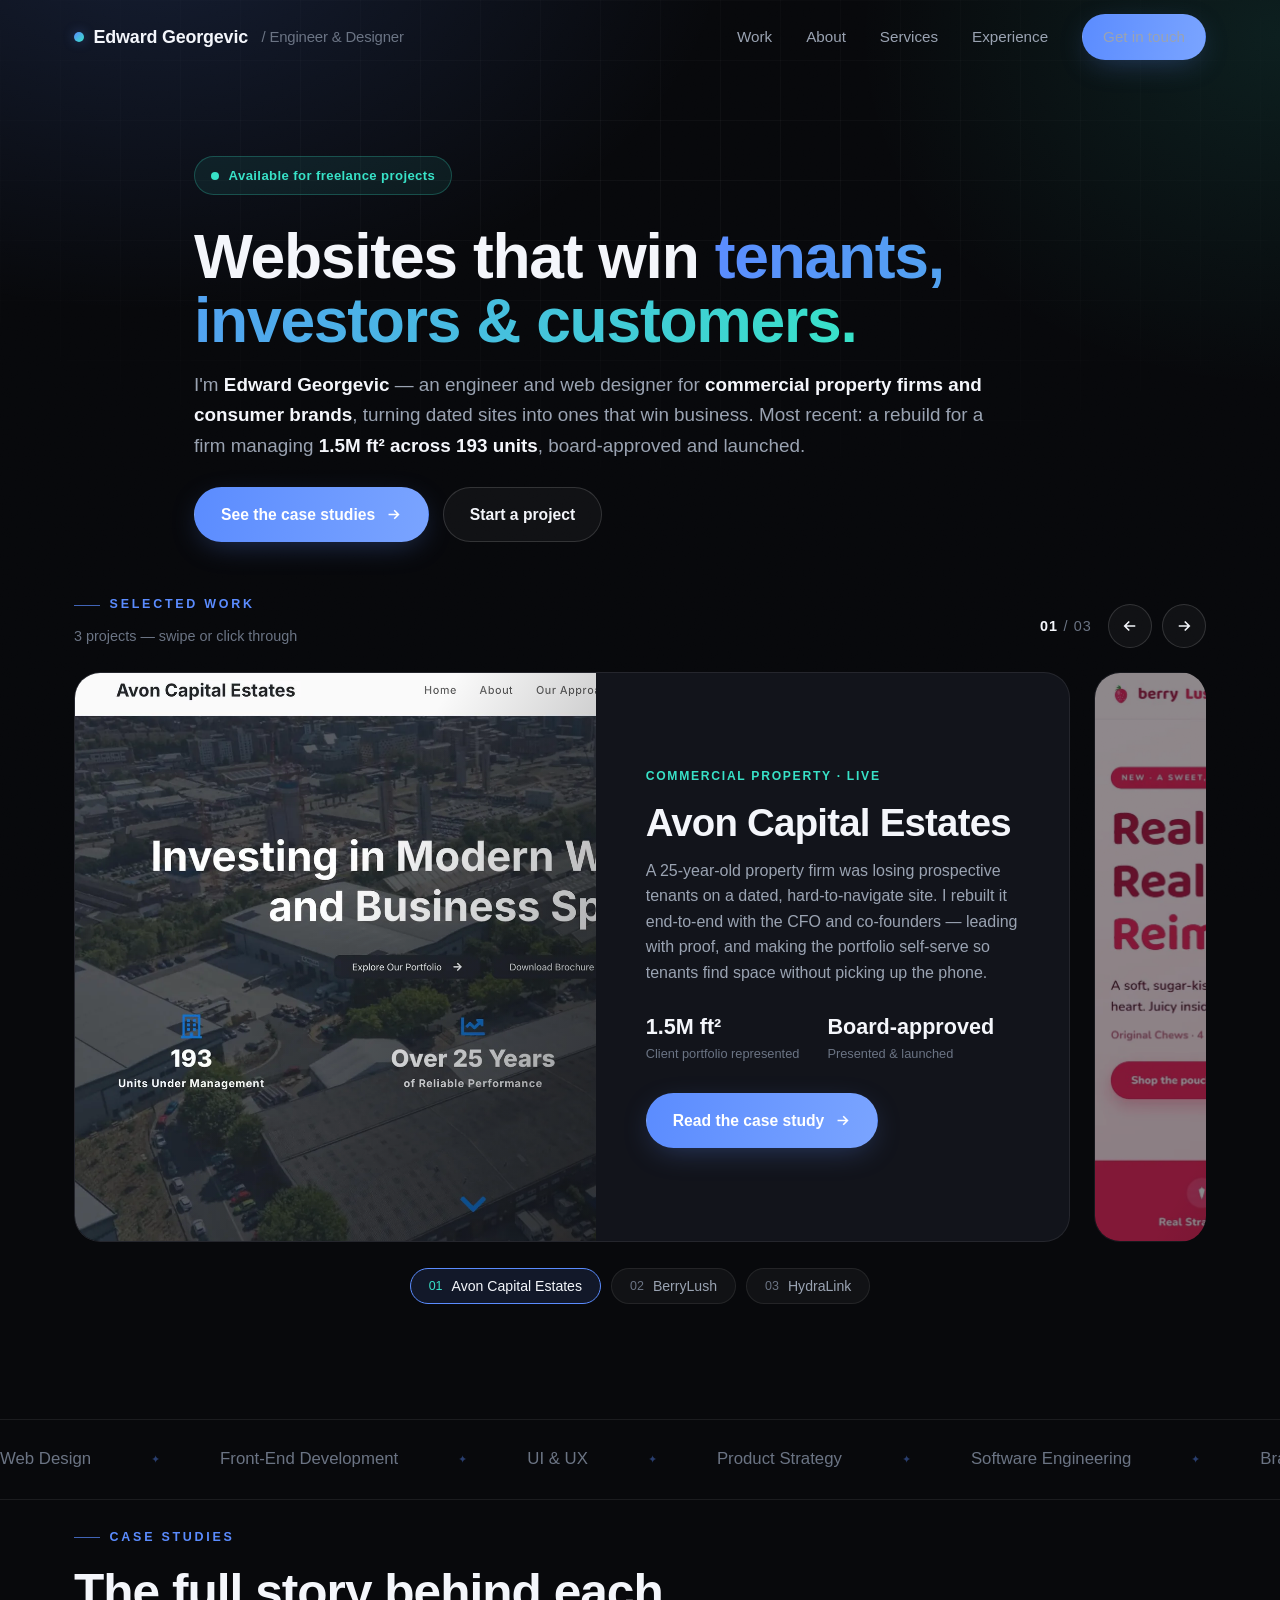
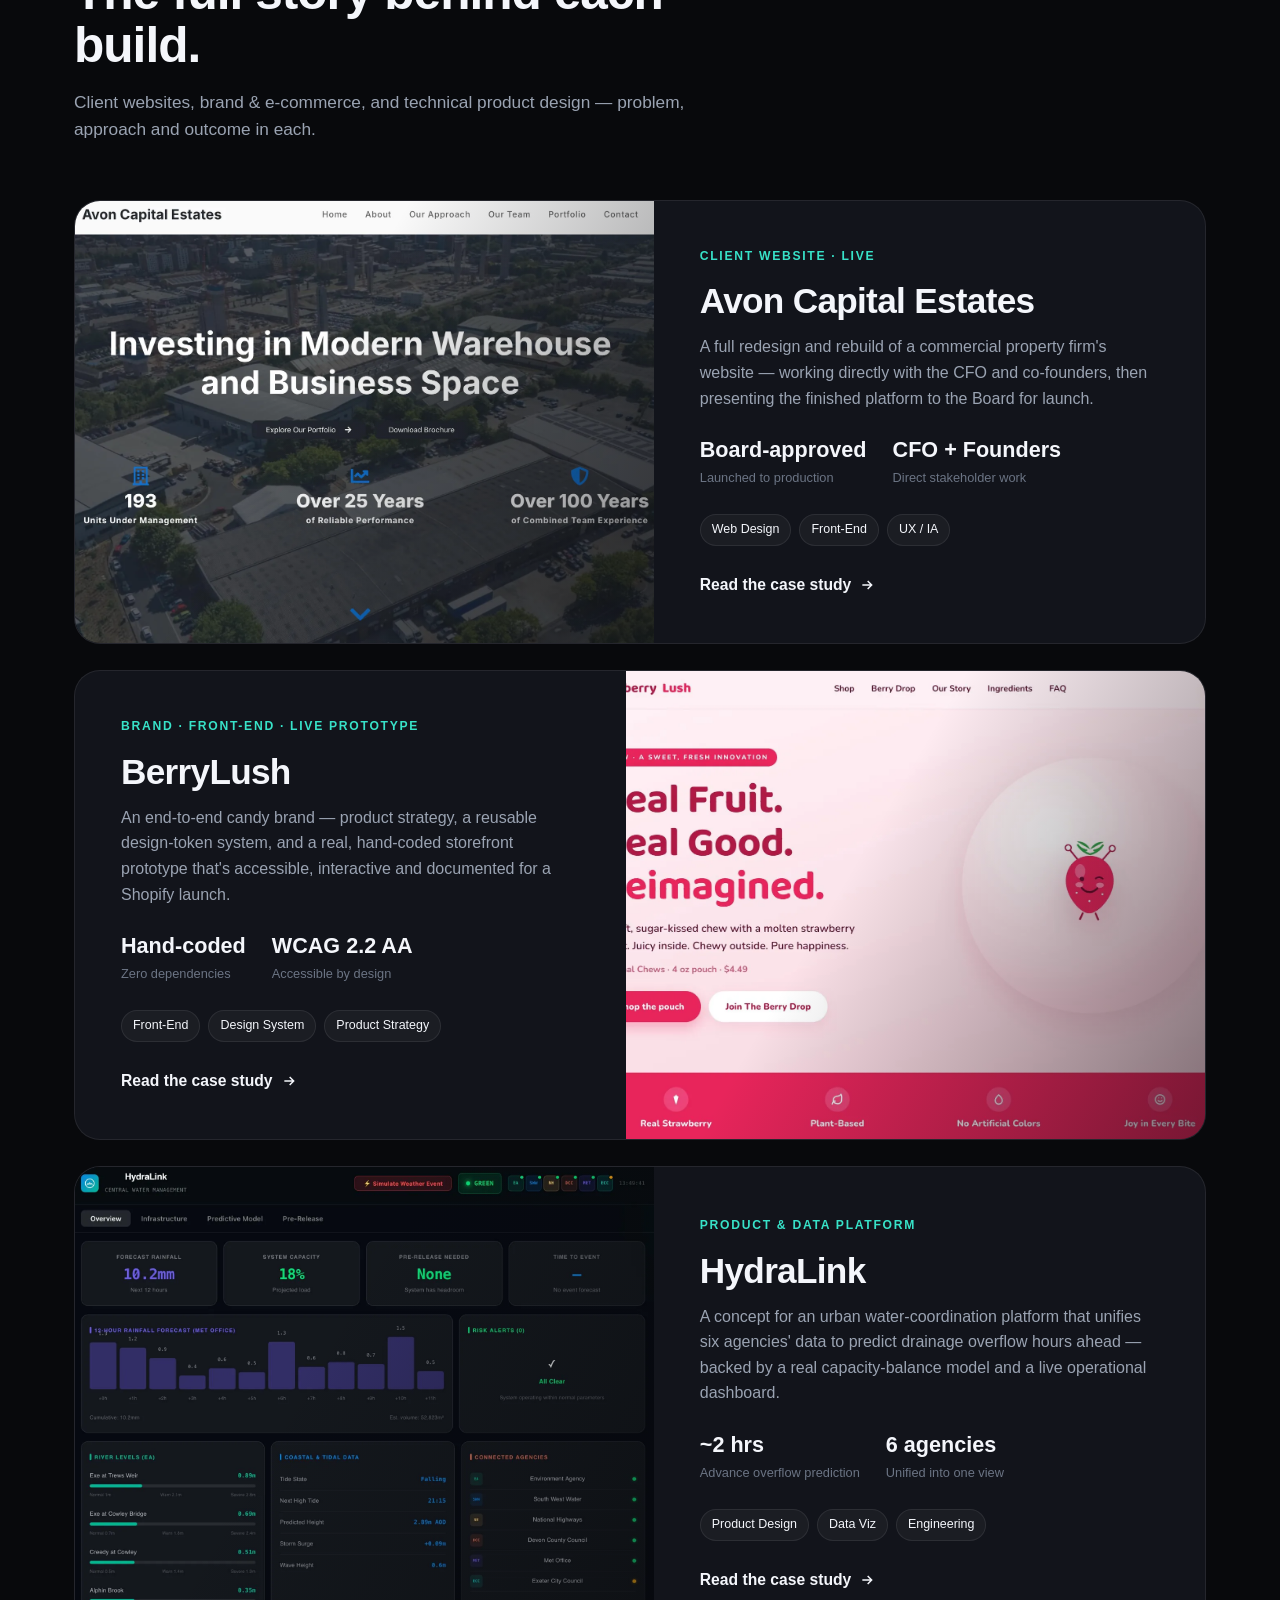
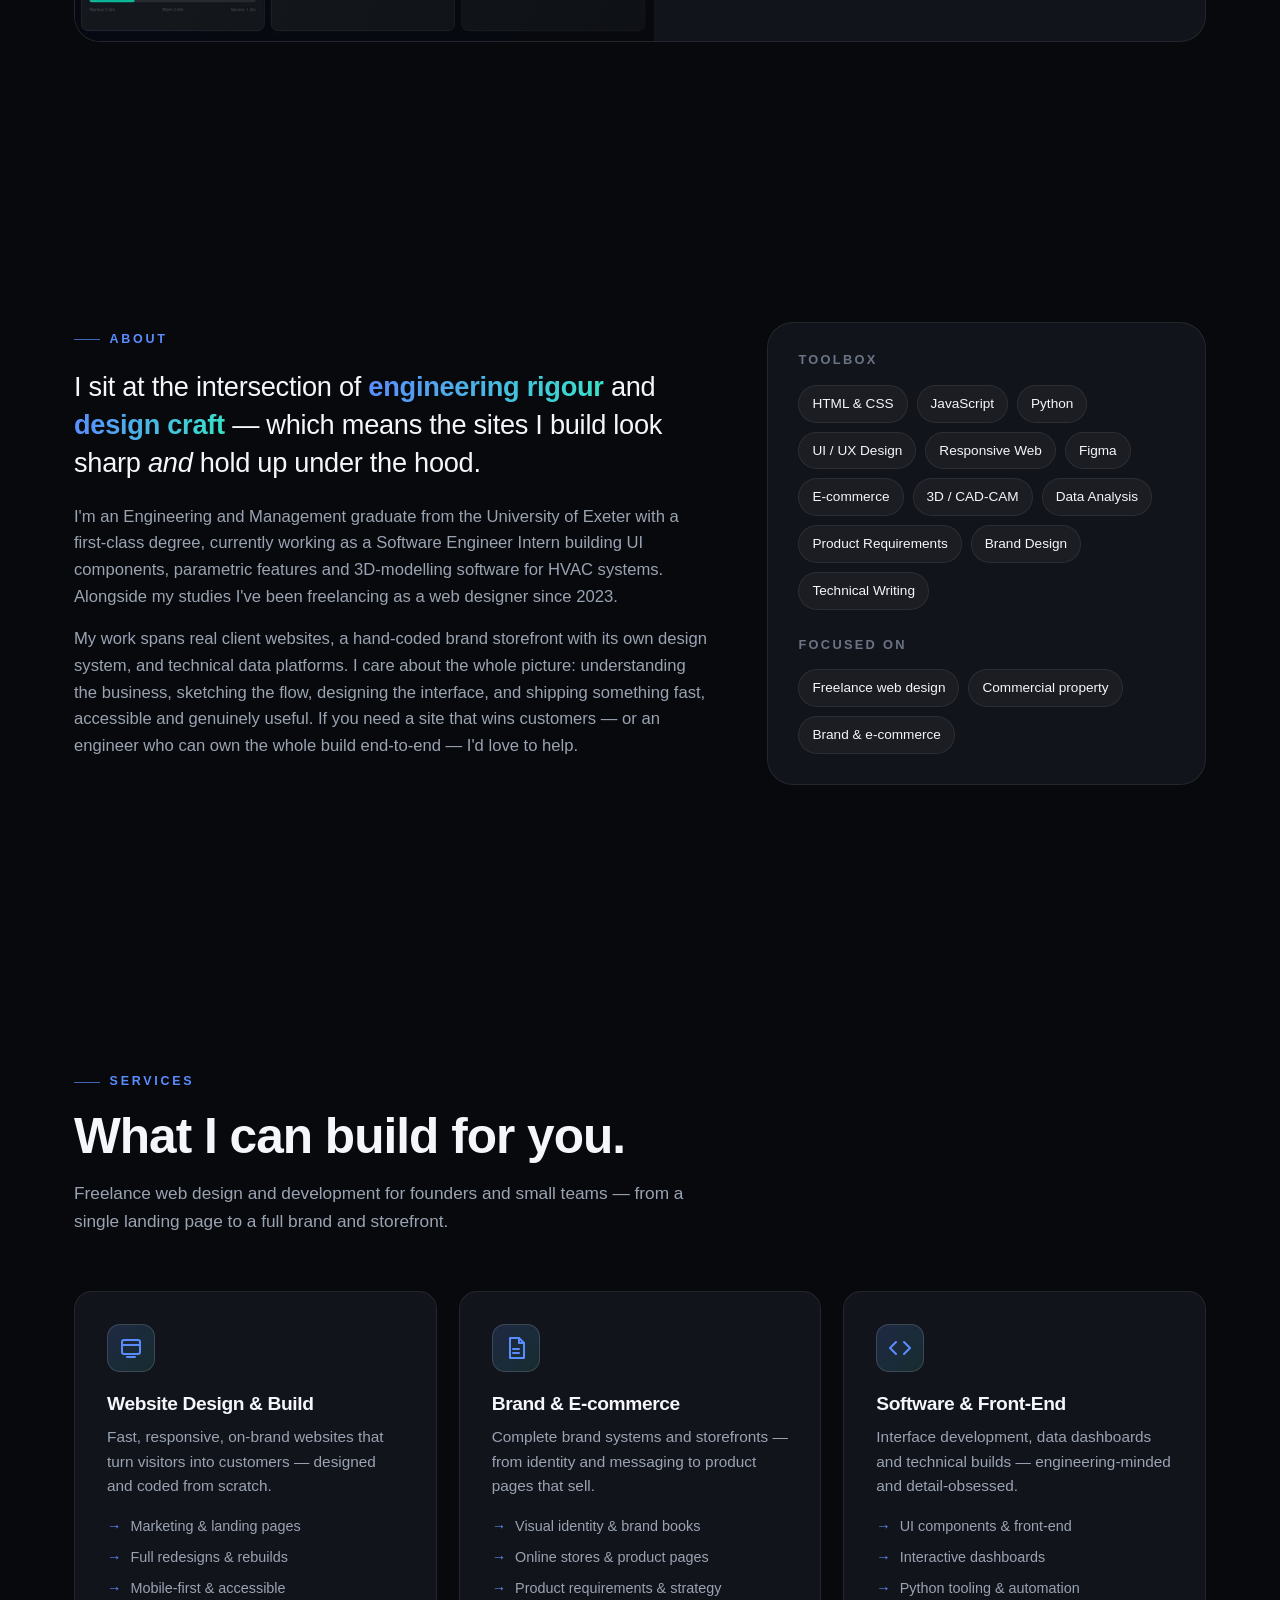
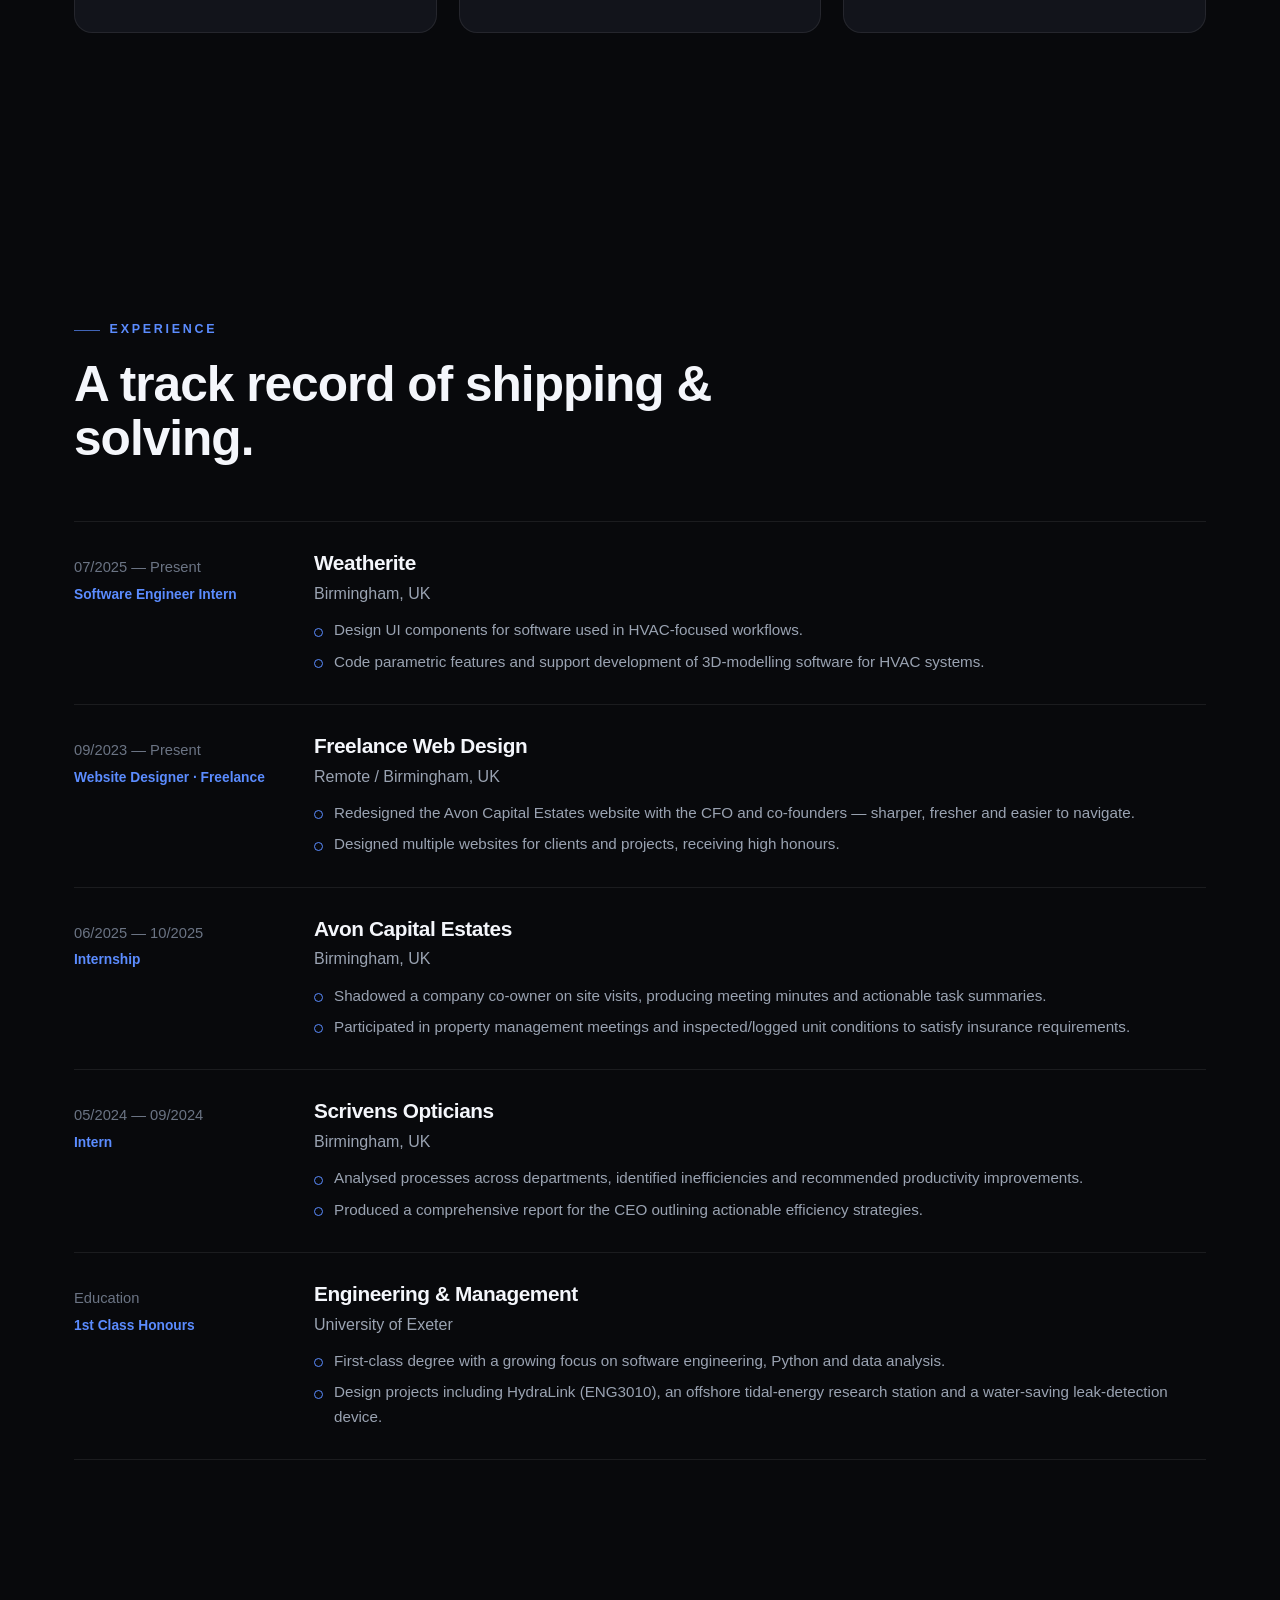
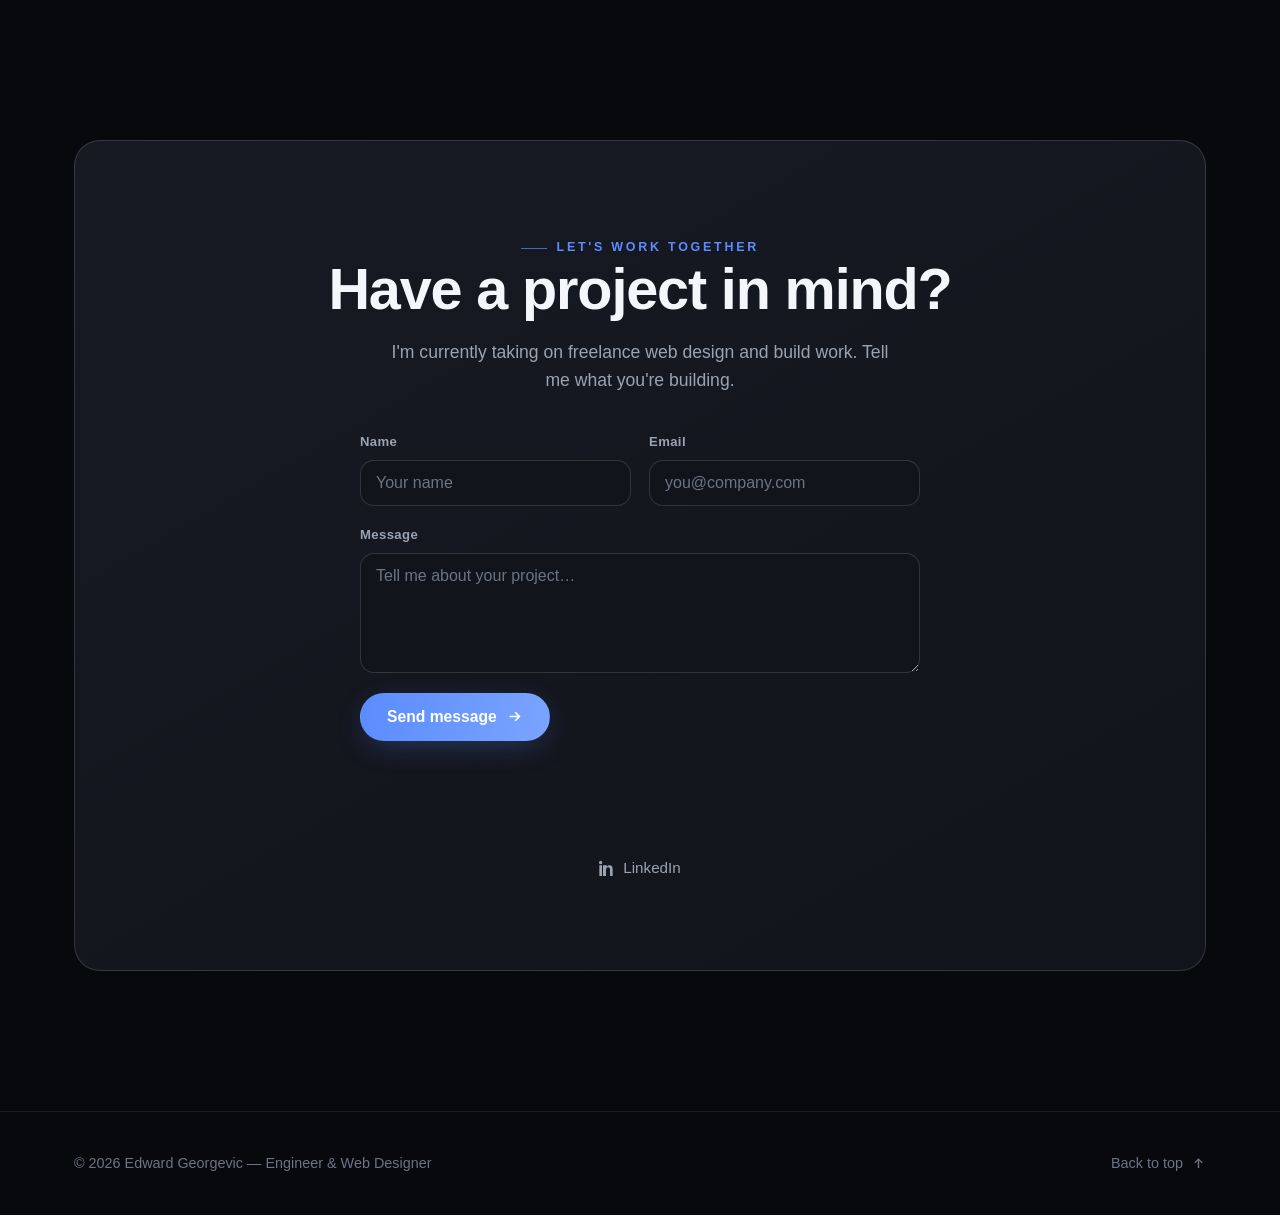
==== index.html @ cfc0affe "Harden the site: strict CSP, self-hosted fonts, security headers The site had no Content-Security-Po" ====
<!DOCTYPE html>
<html lang="en">
<head>
<meta charset="UTF-8">
<meta name="viewport" content="width=device-width, initial-scale=1.0">
<title>Edward Georgevic — Engineer & Web Designer</title>
<meta name="description" content="Edward Georgevic — engineer and web designer for commercial property firms and consumer brands. I rebuild dated, hard-to-navigate sites into ones that win tenants, investors and customers. Recent work includes a board-approved rebuild for a firm managing 1.5M ft² across 193 units.">
<meta name="author" content="Edward Georgevic">
<link rel="canonical" href="https://shlub.org/">
<meta name="theme-color" content="#08090c">
<meta property="og:site_name" content="Edward Georgevic">
<meta property="og:title" content="Edward Georgevic — Engineer & Web Designer">
<meta property="og:description" content="Engineer and web designer for commercial property firms and consumer brands — sites that win tenants, investors and customers.">
<meta property="og:type" content="website">
<meta property="og:url" content="https://shlub.org/">
<meta property="og:image" content="https://shlub.org/assets/og-card.png">
<meta property="og:image:width" content="1200">
<meta property="og:image:height" content="630">
<meta name="twitter:card" content="summary_large_image">
<meta name="twitter:title" content="Edward Georgevic — Engineer & Web Designer">
<meta name="twitter:description" content="Engineer and web designer for commercial property firms and consumer brands — sites that win tenants, investors and customers.">
<meta name="twitter:image" content="https://shlub.org/assets/og-card.png">
<link rel="icon" href="favicon.svg" type="image/svg+xml">
<link rel="apple-touch-icon" href="favicon.svg">
<link rel="stylesheet" href="assets/fonts/fonts.css">
<link rel="stylesheet" href="style.css">
</head>
<body>
<a class="skip-link" href="#work">Skip to content</a>

<!-- NAV -->
<header class="nav">
  <div class="wrap nav-inner">
    <a href="#top" class="brand"><span class="dot"></span>Edward Georgevic <small>&nbsp;/ Engineer &amp; Designer</small></a>
    <nav class="nav-links" aria-label="Primary">
      <a href="#work">Work</a>
      <a href="#about">About</a>
      <a href="#services">Services</a>
      <a href="#experience">Experience</a>
      <a href="#contact" class="btn btn-primary nav-cta">Get in touch</a>
    </nav>
    <button class="nav-toggle" aria-label="Menu" aria-expanded="false"><span></span><span></span><span></span></button>
  </div>
</header>

<!-- HERO — compact: one line on what I do, then straight into the work -->
<section class="hero hero-compact" id="top">
  <div class="hero-grid"></div>
  <div class="wrap hero-inner">
    <span class="avail reveal"><span class="pulse"></span>Available for freelance projects</span>
    <h1 class="reveal d1">Websites that win <span class="gradient-text">tenants, investors&nbsp;&amp; customers.</span></h1>
    <!--
      ONE-LINER: what I do · who for · the problem · why it matters commercially.
      If you get hard numbers from a client (enquiries/month, conversion lift, deals closed),
      swap them into the last sentence — real figures beat adjectives every time.
    -->
    <p class="lead reveal d2">I'm <strong>Edward Georgevic</strong> — an engineer and web designer for <strong>commercial property firms and consumer brands</strong>, turning dated sites into ones that win business. Most recent: a rebuild for a firm managing <strong>1.5M ft² across 193 units</strong>, board-approved and launched.</p>
    <div class="hero-cta reveal d2">
      <a href="#case-studies" class="btn btn-primary">See the case studies
        <svg viewBox="0 0 24 24" fill="none" stroke="currentColor" stroke-width="2.2"><path d="M5 12h14M13 6l6 6-6 6"/></svg>
      </a>
      <a href="#contact" class="btn btn-ghost">Start a project</a>
    </div>
  </div>
</section>

<!-- SHOWCASE — clickable slideshow of the work, first thing after the one-liner -->
<section class="showcase" id="work" aria-roledescription="carousel" aria-label="Selected client work">
  <div class="wrap">
    <div class="sc-head reveal">
      <div class="sc-head-left">
        <span class="eyebrow">Selected work</span>
        <p class="sc-hint">3 projects — swipe or click through</p>
      </div>
      <div class="sc-controls">
        <span class="sc-count" data-sc-count aria-hidden="true"></span>
        <button class="sc-btn" type="button" data-sc-prev aria-label="Previous project">
          <svg viewBox="0 0 24 24" fill="none" stroke="currentColor" stroke-width="2.2"><path d="M19 12H5M11 18l-6-6 6-6"/></svg>
        </button>
        <button class="sc-btn" type="button" data-sc-next aria-label="Next project">
          <svg viewBox="0 0 24 24" fill="none" stroke="currentColor" stroke-width="2.2"><path d="M5 12h14M13 6l6 6-6 6"/></svg>
        </button>
      </div>
    </div>

    <div class="sc-viewport reveal d1" data-sc-viewport tabindex="0" aria-label="Project slides, use arrow keys to browse">

      <!-- SLIDE 1 — Avon Capital Estates -->
      <article class="sc-slide" role="group" aria-roledescription="slide" aria-label="1 of 3 — Avon Capital Estates">
        <a class="sc-media" href="work/avon-capital-estates.html" tabindex="-1" aria-hidden="true">
          <picture><source srcset="assets/ace/ACE1.webp" type="image/webp"><img src="assets/ace/ACE1.jpeg" alt="" loading="eager" decoding="async"></picture>
        </a>
        <div class="sc-info">
          <span class="wc-tag">Commercial property · Live</span>
          <h2>Avon Capital Estates</h2>
          <p>A 25-year-old property firm was losing prospective tenants on a dated, hard-to-navigate site. I rebuilt it end-to-end with the CFO and co-founders — leading with proof, and making the portfolio self-serve so tenants find space without picking up the phone.</p>
          <div class="sc-metrics">
            <div class="m"><div class="n">1.5M ft²</div><div class="t">Client portfolio represented</div></div>
            <div class="m"><div class="n">Board-approved</div><div class="t">Presented &amp; launched</div></div>
          </div>
          <div class="sc-actions">
            <!--
              LIVE SITE: once you have the public URL, swap the href below and delete this comment.
              Deliberately left pointing at the case study so there's no dead link in the meantime.
            -->
            <a class="btn btn-primary" href="work/avon-capital-estates.html">Read the case study
              <svg viewBox="0 0 24 24" fill="none" stroke="currentColor" stroke-width="2.2"><path d="M5 12h14M13 6l6 6-6 6"/></svg>
            </a>
          </div>
        </div>
      </article>

      <!-- SLIDE 2 — BerryLush -->
      <article class="sc-slide" role="group" aria-roledescription="slide" aria-label="2 of 3 — BerryLush">
        <a class="sc-media" href="work/berrylush.html" tabindex="-1" aria-hidden="true">
          <picture><source srcset="assets/berry/Berry1.webp" type="image/webp"><img src="assets/berry/Berry1.jpeg" alt="" loading="lazy" decoding="async"></picture>
        </a>
        <div class="sc-info">
          <span class="wc-tag">Consumer brand &amp; e-commerce · Live prototype</span>
          <h2>BerryLush</h2>
          <p>A consumer brand with nothing to sell against — no identity, no product story, no storefront. I built the lot: brand system, reusable design tokens, and a hand-coded, accessible storefront prototype documented and ready for a Shopify launch.</p>
          <div class="sc-metrics">
            <div class="m"><div class="n">Shopify-ready</div><div class="t">Documented for handover</div></div>
            <div class="m"><div class="n">WCAG 2.2 AA</div><div class="t">Accessible by design</div></div>
          </div>
          <div class="sc-actions">
            <a class="btn btn-primary" href="live/berrylush/index.html">Open the live storefront
              <svg viewBox="0 0 24 24" fill="none" stroke="currentColor" stroke-width="2.2"><path d="M5 12h14M13 6l6 6-6 6"/></svg>
            </a>
            <a class="btn btn-ghost" href="work/berrylush.html">Case study</a>
          </div>
        </div>
      </article>

      <!-- SLIDE 3 — HydraLink -->
      <article class="sc-slide" role="group" aria-roledescription="slide" aria-label="3 of 3 — HydraLink">
        <a class="sc-media" href="work/hydralink.html" tabindex="-1" aria-hidden="true">
          <picture><source srcset="assets/hydra/Hydra1.webp" type="image/webp"><img src="assets/hydra/Hydra1.jpeg" alt="" loading="lazy" decoding="async"></picture>
        </a>
        <div class="sc-info">
          <span class="wc-tag">Infrastructure &amp; data platform</span>
          <h2>HydraLink</h2>
          <p>Six agencies held the data needed to predict urban drainage overflow, but none of them shared a view of it — so the cost of flooding landed after the fact. I designed the platform and capacity-balance model that unifies them and flags overflow hours ahead.</p>
          <div class="sc-metrics">
            <div class="m"><div class="n">~2 hrs</div><div class="t">Advance overflow warning</div></div>
            <div class="m"><div class="n">6 agencies</div><div class="t">Unified into one view</div></div>
          </div>
          <div class="sc-actions">
            <a class="btn btn-primary" href="work/hydralink.html">Read the case study
              <svg viewBox="0 0 24 24" fill="none" stroke="currentColor" stroke-width="2.2"><path d="M5 12h14M13 6l6 6-6 6"/></svg>
            </a>
          </div>
        </div>
      </article>

    </div>

    <div class="sc-tabs" data-sc-dots aria-label="Choose a project"></div>
    <p class="sc-live" data-sc-live role="status" aria-live="polite"></p>
  </div>
</section>

<!-- STRIP -->
<div class="strip">
  <div class="strip-track">
    <span>Web Design</span><span>Front-End Development</span><span>UI &amp; UX</span><span>Product Strategy</span><span>Software Engineering</span><span>Brand &amp; E-commerce</span><span>Data Dashboards</span>
    <span>Web Design</span><span>Front-End Development</span><span>UI &amp; UX</span><span>Product Strategy</span><span>Software Engineering</span><span>Brand &amp; E-commerce</span><span>Data Dashboards</span>
  </div>
</div>

<!-- CASE STUDIES -->
<section class="section" id="case-studies" style="padding-top:20px">
  <div class="wrap">
    <div class="section-head reveal">
      <span class="eyebrow">Case studies</span>
      <h2>The full story behind each build.</h2>
      <p>Client websites, brand &amp; e-commerce, and technical product design — problem, approach and outcome in each.</p>
    </div>

    <div class="work-list">

      <!-- ACE -->
      <article class="work-card reveal">
        <div class="wc-media"><picture><source srcset="assets/ace/ACE1.webp" type="image/webp"><img src="assets/ace/ACE1.jpeg" alt="Avon Capital Estates website homepage" loading="lazy"></picture></div>
        <div class="wc-body">
          <span class="wc-tag">Client Website · Live</span>
          <h3>Avon Capital Estates</h3>
          <p>A full redesign and rebuild of a commercial property firm's website — working directly with the CFO and co-founders, then presenting the finished platform to the Board for launch.</p>
          <div class="wc-metrics">
            <div class="m"><div class="n">Board-approved</div><div class="t">Launched to production</div></div>
            <div class="m"><div class="n">CFO + Founders</div><div class="t">Direct stakeholder work</div></div>
          </div>
          <div class="wc-tags">
            <span class="chip">Web Design</span><span class="chip">Front-End</span><span class="chip">UX / IA</span>
          </div>
          <a class="wc-link" href="work/avon-capital-estates.html">Read the case study
            <svg viewBox="0 0 24 24" fill="none" stroke="currentColor" stroke-width="2.2"><path d="M5 12h14M13 6l6 6-6 6"/></svg>
          </a>
          <a class="stretch" href="work/avon-capital-estates.html" aria-label="Avon Capital Estates case study"></a>
        </div>
      </article>

      <!-- BERRYLUSH -->
      <article class="work-card reveal">
        <div class="wc-media"><picture><source srcset="assets/berry/Berry1.webp" type="image/webp"><img src="assets/berry/Berry1.jpeg" alt="BerryLush brand and e-commerce homepage" loading="lazy"></picture></div>
        <div class="wc-body">
          <span class="wc-tag">Brand · Front-End · Live Prototype</span>
          <h3>BerryLush</h3>
          <p>An end-to-end candy brand — product strategy, a reusable design-token system, and a real, hand-coded storefront prototype that's accessible, interactive and documented for a Shopify launch.</p>
          <div class="wc-metrics">
            <div class="m"><div class="n">Hand-coded</div><div class="t">Zero dependencies</div></div>
            <div class="m"><div class="n">WCAG 2.2 AA</div><div class="t">Accessible by design</div></div>
          </div>
          <div class="wc-tags">
            <span class="chip">Front-End</span><span class="chip">Design System</span><span class="chip">Product Strategy</span>
          </div>
          <a class="wc-link" href="work/berrylush.html">Read the case study
            <svg viewBox="0 0 24 24" fill="none" stroke="currentColor" stroke-width="2.2"><path d="M5 12h14M13 6l6 6-6 6"/></svg>
          </a>
          <a class="stretch" href="work/berrylush.html" aria-label="BerryLush case study"></a>
        </div>
      </article>

      <!-- HYDRALINK -->
      <article class="work-card reveal">
        <div class="wc-media"><picture><source srcset="assets/hydra/Hydra1.webp" type="image/webp"><img src="assets/hydra/Hydra1.jpeg" alt="HydraLink water management dashboard" loading="lazy"></picture></div>
        <div class="wc-body">
          <span class="wc-tag">Product &amp; Data Platform</span>
          <h3>HydraLink</h3>
          <p>A concept for an urban water-coordination platform that unifies six agencies' data to predict drainage overflow hours ahead — backed by a real capacity-balance model and a live operational dashboard.</p>
          <div class="wc-metrics">
            <div class="m"><div class="n">~2 hrs</div><div class="t">Advance overflow prediction</div></div>
            <div class="m"><div class="n">6 agencies</div><div class="t">Unified into one view</div></div>
          </div>
          <div class="wc-tags">
            <span class="chip">Product Design</span><span class="chip">Data Viz</span><span class="chip">Engineering</span>
          </div>
          <a class="wc-link" href="work/hydralink.html">Read the case study
            <svg viewBox="0 0 24 24" fill="none" stroke="currentColor" stroke-width="2.2"><path d="M5 12h14M13 6l6 6-6 6"/></svg>
          </a>
          <a class="stretch" href="work/hydralink.html" aria-label="HydraLink case study"></a>
        </div>
      </article>

    </div>
  </div>
</section>

<!-- ABOUT -->
<section class="section" id="about">
  <div class="wrap">
    <div class="about-grid">
      <div>
        <span class="eyebrow reveal">About</span>
        <p class="about-lead reveal d1" style="margin-top:18px">I sit at the intersection of <span class="gradient-text">engineering rigour</span> and <span class="gradient-text">design craft</span> — which means the sites I build look sharp <em>and</em> hold up under the hood.</p>
        <p class="about-body reveal d1">I'm an Engineering and Management graduate from the University of Exeter with a first-class degree, currently working as a Software Engineer Intern building UI components, parametric features and 3D-modelling software for HVAC systems. Alongside my studies I've been freelancing as a web designer since 2023.</p>
        <p class="about-body reveal d2">My work spans real client websites, a hand-coded brand storefront with its own design system, and technical data platforms. I care about the whole picture: understanding the business, sketching the flow, designing the interface, and shipping something fast, accessible and genuinely useful. If you need a site that wins customers — or an engineer who can own the whole build end-to-end — I'd love to help.</p>
      </div>
      <aside class="about-side reveal d2">
        <h4>Toolbox</h4>
        <div class="chips">
          <span class="chip">HTML &amp; CSS</span>
          <span class="chip">JavaScript</span>
          <span class="chip">Python</span>
          <span class="chip">UI / UX Design</span>
          <span class="chip">Responsive Web</span>
          <span class="chip">Figma</span>
          <span class="chip">E-commerce</span>
          <span class="chip">3D / CAD-CAM</span>
          <span class="chip">Data Analysis</span>
          <span class="chip">Product Requirements</span>
          <span class="chip">Brand Design</span>
          <span class="chip">Technical Writing</span>
        </div>
        <h4 style="margin-top:28px">Focused on</h4>
        <div class="chips">
          <span class="chip">Freelance web design</span>
          <span class="chip">Commercial property</span>
          <span class="chip">Brand &amp; e-commerce</span>
        </div>
      </aside>
    </div>
  </div>
</section>

<!-- SERVICES -->
<section class="section" id="services">
  <div class="wrap">
    <div class="section-head reveal">
      <span class="eyebrow">Services</span>
      <h2>What I can build for you.</h2>
      <p>Freelance web design and development for founders and small teams — from a single landing page to a full brand and storefront.</p>
    </div>
    <div class="svc-grid">
      <div class="svc reveal">
        <div class="ic"><svg viewBox="0 0 24 24" fill="none" stroke-width="2" stroke-linecap="round" stroke-linejoin="round"><rect x="3" y="4" width="18" height="14" rx="2"/><path d="M3 9h18M8 21h8"/></svg></div>
        <h3>Website Design &amp; Build</h3>
        <p>Fast, responsive, on-brand websites that turn visitors into customers — designed and coded from scratch.</p>
        <ul>
          <li>Marketing &amp; landing pages</li>
          <li>Full redesigns &amp; rebuilds</li>
          <li>Mobile-first &amp; accessible</li>
        </ul>
      </div>
      <div class="svc reveal d1">
        <div class="ic"><svg viewBox="0 0 24 24" fill="none" stroke-width="2" stroke-linecap="round" stroke-linejoin="round"><path d="M6 2h9l5 5v15H6z"/><path d="M15 2v5h5"/><path d="M9 13h6M9 17h6"/></svg></div>
        <h3>Brand &amp; E-commerce</h3>
        <p>Complete brand systems and storefronts — from identity and messaging to product pages that sell.</p>
        <ul>
          <li>Visual identity &amp; brand books</li>
          <li>Online stores &amp; product pages</li>
          <li>Product requirements &amp; strategy</li>
        </ul>
      </div>
      <div class="svc reveal d2">
        <div class="ic"><svg viewBox="0 0 24 24" fill="none" stroke-width="2" stroke-linecap="round" stroke-linejoin="round"><polyline points="16 18 22 12 16 6"/><polyline points="8 6 2 12 8 18"/></svg></div>
        <h3>Software &amp; Front-End</h3>
        <p>Interface development, data dashboards and technical builds — engineering-minded and detail-obsessed.</p>
        <ul>
          <li>UI components &amp; front-end</li>
          <li>Interactive dashboards</li>
          <li>Python tooling &amp; automation</li>
        </ul>
      </div>
    </div>
  </div>
</section>

<!-- EXPERIENCE -->
<section class="section" id="experience">
  <div class="wrap">
    <div class="section-head reveal">
      <span class="eyebrow">Experience</span>
      <h2>A track record of shipping &amp; solving.</h2>
    </div>
    <div class="tl">
      <div class="tl-item reveal">
        <div class="tl-when">07/2025 — Present<span class="role">Software Engineer Intern</span></div>
        <div class="tl-what">
          <h3>Weatherite</h3>
          <div class="org">Birmingham, UK</div>
          <ul>
            <li>Design UI components for software used in HVAC-focused workflows.</li>
            <li>Code parametric features and support development of 3D-modelling software for HVAC systems.</li>
          </ul>
        </div>
      </div>
      <div class="tl-item reveal">
        <div class="tl-when">09/2023 — Present<span class="role">Website Designer · Freelance</span></div>
        <div class="tl-what">
          <h3>Freelance Web Design</h3>
          <div class="org">Remote / Birmingham, UK</div>
          <ul>
            <li>Redesigned the Avon Capital Estates website with the CFO and co-founders — sharper, fresher and easier to navigate.</li>
            <li>Designed multiple websites for clients and projects, receiving high honours.</li>
          </ul>
        </div>
      </div>
      <div class="tl-item reveal">
        <div class="tl-when">06/2025 — 10/2025<span class="role">Internship</span></div>
        <div class="tl-what">
          <h3>Avon Capital Estates</h3>
          <div class="org">Birmingham, UK</div>
          <ul>
            <li>Shadowed a company co-owner on site visits, producing meeting minutes and actionable task summaries.</li>
            <li>Participated in property management meetings and inspected/logged unit conditions to satisfy insurance requirements.</li>
          </ul>
        </div>
      </div>
      <div class="tl-item reveal">
        <div class="tl-when">05/2024 — 09/2024<span class="role">Intern</span></div>
        <div class="tl-what">
          <h3>Scrivens Opticians</h3>
          <div class="org">Birmingham, UK</div>
          <ul>
            <li>Analysed processes across departments, identified inefficiencies and recommended productivity improvements.</li>
            <li>Produced a comprehensive report for the CEO outlining actionable efficiency strategies.</li>
          </ul>
        </div>
      </div>
      <div class="tl-item reveal">
        <div class="tl-when">Education<span class="role">1st Class Honours</span></div>
        <div class="tl-what">
          <h3>Engineering &amp; Management</h3>
          <div class="org">University of Exeter</div>
          <ul>
            <li>First-class degree with a growing focus on software engineering, Python and data analysis.</li>
            <li>Design projects including HydraLink (ENG3010), an offshore tidal-energy research station and a water-saving leak-detection device.</li>
          </ul>
        </div>
      </div>
    </div>
  </div>
</section>

<!-- CONTACT -->
<section class="section contact" id="contact">
  <div class="wrap">
    <div class="contact-card reveal">
      <span class="eyebrow" style="justify-content:center">Let's work together</span>
      <h2>Have a project in mind?</h2>
      <p>I'm currently taking on freelance web design and build work. Tell me what you're building.</p>
      <form class="contact-form reveal d1" id="contactForm" action="https://api.web3forms.com/submit" method="POST">
        <input type="hidden" name="access_key" value="YOUR_WEB3FORMS_ACCESS_KEY">
        <input type="hidden" name="subject" value="New enquiry from your portfolio">
        <input type="hidden" name="from_name" value="Edward Georgevic Portfolio">
        <!-- Honeypot spam trap — hidden from real visitors -->
        <input type="checkbox" name="botcheck" class="hp" tabindex="-1" autocomplete="off" aria-hidden="true">
        <div class="cf-row">
          <div class="cf-field">
            <label for="cf-name">Name</label>
            <input id="cf-name" name="name" type="text" autocomplete="name" required placeholder="Your name">
          </div>
          <div class="cf-field">
            <label for="cf-email">Email</label>
            <input id="cf-email" name="email" type="email" autocomplete="email" required placeholder="you@company.com">
          </div>
        </div>
        <div class="cf-field">
          <label for="cf-message">Message</label>
          <textarea id="cf-message" name="message" rows="5" required placeholder="Tell me about your project…"></textarea>
        </div>
        <button type="submit" class="btn btn-primary cf-submit">Send message
          <svg viewBox="0 0 24 24" fill="none" stroke="currentColor" stroke-width="2.2"><path d="M5 12h14M13 6l6 6-6 6"/></svg>
        </button>
        <p class="cf-status" id="cf-status" role="status" aria-live="polite"></p>
      </form>
      <div class="contact-links">
        <a href="https://www.linkedin.com/in/ed-georgevic-9749b9209" target="_blank" rel="noopener"><svg viewBox="0 0 24 24" fill="currentColor"><path d="M4.98 3.5A2.5 2.5 0 1 1 0 3.5a2.5 2.5 0 0 1 4.98 0zM.5 8h4V24h-4zM8 8h3.8v2.2h.1A4.2 4.2 0 0 1 15.7 8c4 0 4.8 2.7 4.8 6.1V24h-4v-8.5c0-2 0-4.6-2.8-4.6s-3.2 2.2-3.2 4.5V24H6V8z"/></svg>LinkedIn</a>
      </div>
    </div>
  </div>
</section>

<!-- FOOTER -->
<footer class="footer">
  <div class="wrap footer-inner">
    <div>© <span id="yr"></span> Edward Georgevic — Engineer &amp; Web Designer</div>
    <a href="#top" class="to-top">Back to top
      <svg viewBox="0 0 24 24" width="15" height="15" fill="none" stroke="currentColor" stroke-width="2.2"><path d="M12 19V5M6 11l6-6 6 6"/></svg>
    </a>
  </div>
</footer>

<script src="script.js"></script>
</body>
</html>
---- assets/fonts/fonts.css ----
/* Self-hosted subset of Google Fonts (latin + latin-ext).
   Keeps visitor IP/UA off Google's servers and removes the last
   third-party origin, so the CSP can stay pinned to 'self'. */
@font-face {
  font-family: 'Inter';
  font-style: normal;
  font-weight: 400;
  font-display: swap;
  src: url(inter-latin-ext.woff2) format('woff2');
  unicode-range: U+0100-02BA, U+02BD-02C5, U+02C7-02CC, U+02CE-02D7, U+02DD-02FF, U+0304, U+0308, U+0329, U+1D00-1DBF, U+1E00-1E9F, U+1EF2-1EFF, U+2020, U+20A0-20AB, U+20AD-20C0, U+2113, U+2C60-2C7F, U+A720-A7FF;
}
@font-face {
  font-family: 'Inter';
  font-style: normal;
  font-weight: 400;
  font-display: swap;
  src: url(inter-latin.woff2) format('woff2');
  unicode-range: U+0000-00FF, U+0131, U+0152-0153, U+02BB-02BC, U+02C6, U+02DA, U+02DC, U+0304, U+0308, U+0329, U+2000-206F, U+20AC, U+2122, U+2191, U+2193, U+2212, U+2215, U+FEFF, U+FFFD;
}
@font-face {
  font-family: 'Inter';
  font-style: normal;
  font-weight: 500;
  font-display: swap;
  src: url(inter-latin-ext.woff2) format('woff2');
  unicode-range: U+0100-02BA, U+02BD-02C5, U+02C7-02CC, U+02CE-02D7, U+02DD-02FF, U+0304, U+0308, U+0329, U+1D00-1DBF, U+1E00-1E9F, U+1EF2-1EFF, U+2020, U+20A0-20AB, U+20AD-20C0, U+2113, U+2C60-2C7F, U+A720-A7FF;
}
@font-face {
  font-family: 'Inter';
  font-style: normal;
  font-weight: 500;
  font-display: swap;
  src: url(inter-latin.woff2) format('woff2');
  unicode-range: U+0000-00FF, U+0131, U+0152-0153, U+02BB-02BC, U+02C6, U+02DA, U+02DC, U+0304, U+0308, U+0329, U+2000-206F, U+20AC, U+2122, U+2191, U+2193, U+2212, U+2215, U+FEFF, U+FFFD;
}
@font-face {
  font-family: 'Inter';
  font-style: normal;
  font-weight: 600;
  font-display: swap;
  src: url(inter-latin-ext.woff2) format('woff2');
  unicode-range: U+0100-02BA, U+02BD-02C5, U+02C7-02CC, U+02CE-02D7, U+02DD-02FF, U+0304, U+0308, U+0329, U+1D00-1DBF, U+1E00-1E9F, U+1EF2-1EFF, U+2020, U+20A0-20AB, U+20AD-20C0, U+2113, U+2C60-2C7F, U+A720-A7FF;
}
@font-face {
  font-family: 'Inter';
  font-style: normal;
  font-weight: 600;
  font-display: swap;
  src: url(inter-latin.woff2) format('woff2');
  unicode-range: U+0000-00FF, U+0131, U+0152-0153, U+02BB-02BC, U+02C6, U+02DA, U+02DC, U+0304, U+0308, U+0329, U+2000-206F, U+20AC, U+2122, U+2191, U+2193, U+2212, U+2215, U+FEFF, U+FFFD;
}
@font-face {
  font-family: 'Inter';
  font-style: normal;
  font-weight: 700;
  font-display: swap;
  src: url(inter-latin-ext.woff2) format('woff2');
  unicode-range: U+0100-02BA, U+02BD-02C5, U+02C7-02CC, U+02CE-02D7, U+02DD-02FF, U+0304, U+0308, U+0329, U+1D00-1DBF, U+1E00-1E9F, U+1EF2-1EFF, U+2020, U+20A0-20AB, U+20AD-20C0, U+2113, U+2C60-2C7F, U+A720-A7FF;
}
@font-face {
  font-family: 'Inter';
  font-style: normal;
  font-weight: 700;
  font-display: swap;
  src: url(inter-latin.woff2) format('woff2');
  unicode-range: U+0000-00FF, U+0131, U+0152-0153, U+02BB-02BC, U+02C6, U+02DA, U+02DC, U+0304, U+0308, U+0329, U+2000-206F, U+20AC, U+2122, U+2191, U+2193, U+2212, U+2215, U+FEFF, U+FFFD;
}
@font-face {
  font-family: 'Space Grotesk';
  font-style: normal;
  font-weight: 400;
  font-display: swap;
  src: url(space-grotesk-latin-ext.woff2) format('woff2');
  unicode-range: U+0100-02BA, U+02BD-02C5, U+02C7-02CC, U+02CE-02D7, U+02DD-02FF, U+0304, U+0308, U+0329, U+1D00-1DBF, U+1E00-1E9F, U+1EF2-1EFF, U+2020, U+20A0-20AB, U+20AD-20C0, U+2113, U+2C60-2C7F, U+A720-A7FF;
}
@font-face {
  font-family: 'Space Grotesk';
  font-style: normal;
  font-weight: 400;
  font-display: swap;
  src: url(space-grotesk-latin.woff2) format('woff2');
  unicode-range: U+0000-00FF, U+0131, U+0152-0153, U+02BB-02BC, U+02C6, U+02DA, U+02DC, U+0304, U+0308, U+0329, U+2000-206F, U+20AC, U+2122, U+2191, U+2193, U+2212, U+2215, U+FEFF, U+FFFD;
}
@font-face {
  font-family: 'Space Grotesk';
  font-style: normal;
  font-weight: 500;
  font-display: swap;
  src: url(space-grotesk-latin-ext.woff2) format('woff2');
  unicode-range: U+0100-02BA, U+02BD-02C5, U+02C7-02CC, U+02CE-02D7, U+02DD-02FF, U+0304, U+0308, U+0329, U+1D00-1DBF, U+1E00-1E9F, U+1EF2-1EFF, U+2020, U+20A0-20AB, U+20AD-20C0, U+2113, U+2C60-2C7F, U+A720-A7FF;
}
@font-face {
  font-family: 'Space Grotesk';
  font-style: normal;
  font-weight: 500;
  font-display: swap;
  src: url(space-grotesk-latin.woff2) format('woff2');
  unicode-range: U+0000-00FF, U+0131, U+0152-0153, U+02BB-02BC, U+02C6, U+02DA, U+02DC, U+0304, U+0308, U+0329, U+2000-206F, U+20AC, U+2122, U+2191, U+2193, U+2212, U+2215, U+FEFF, U+FFFD;
}
@font-face {
  font-family: 'Space Grotesk';
  font-style: normal;
  font-weight: 600;
  font-display: swap;
  src: url(space-grotesk-latin-ext.woff2) format('woff2');
  unicode-range: U+0100-02BA, U+02BD-02C5, U+02C7-02CC, U+02CE-02D7, U+02DD-02FF, U+0304, U+0308, U+0329, U+1D00-1DBF, U+1E00-1E9F, U+1EF2-1EFF, U+2020, U+20A0-20AB, U+20AD-20C0, U+2113, U+2C60-2C7F, U+A720-A7FF;
}
@font-face {
  font-family: 'Space Grotesk';
  font-style: normal;
  font-weight: 600;
  font-display: swap;
  src: url(space-grotesk-latin.woff2) format('woff2');
  unicode-range: U+0000-00FF, U+0131, U+0152-0153, U+02BB-02BC, U+02C6, U+02DA, U+02DC, U+0304, U+0308, U+0329, U+2000-206F, U+20AC, U+2122, U+2191, U+2193, U+2212, U+2215, U+FEFF, U+FFFD;
}
@font-face {
  font-family: 'Space Grotesk';
  font-style: normal;
  font-weight: 700;
  font-display: swap;
  src: url(space-grotesk-latin-ext.woff2) format('woff2');
  unicode-range: U+0100-02BA, U+02BD-02C5, U+02C7-02CC, U+02CE-02D7, U+02DD-02FF, U+0304, U+0308, U+0329, U+1D00-1DBF, U+1E00-1E9F, U+1EF2-1EFF, U+2020, U+20A0-20AB, U+20AD-20C0, U+2113, U+2C60-2C7F, U+A720-A7FF;
}
@font-face {
  font-family: 'Space Grotesk';
  font-style: normal;
  font-weight: 700;
  font-display: swap;
  src: url(space-grotesk-latin.woff2) format('woff2');
  unicode-range: U+0000-00FF, U+0131, U+0152-0153, U+02BB-02BC, U+02C6, U+02DA, U+02DC, U+0304, U+0308, U+0329, U+2000-206F, U+20AC, U+2122, U+2191, U+2193, U+2212, U+2215, U+FEFF, U+FFFD;
}
---- style.css ----
/* ==========================================================================
   Edward Georgevic — Portfolio
   Design system + components (dark premium)
   ========================================================================== */

:root {
  --bg:        #08090c;
  --bg-2:      #0c0e13;
  --surface:   #12141b;
  --surface-2: #171a23;
  --line:      rgba(255,255,255,.08);
  --line-2:    rgba(255,255,255,.14);
  --text:      #f4f6fb;
  --muted:     #9aa3b2;
  --muted-2:   #6b7484;
  --accent:    #5b8cff;
  --accent-2:  #38e2c8;
  --accent-ink:#0a1020;
  --glow:      rgba(91,140,255,.35);
  --radius:    18px;
  --radius-lg: 26px;
  --maxw:      1180px;
  --ease:      cubic-bezier(.22,.61,.36,1);
  --font-sans: "Inter", -apple-system, BlinkMacSystemFont, "Segoe UI", Roboto, sans-serif;
  --font-disp: "Space Grotesk", var(--font-sans);
}

* { box-sizing: border-box; margin: 0; padding: 0; }
html { scroll-behavior: smooth; -webkit-text-size-adjust: 100%; }
@media (prefers-reduced-motion: reduce) { html { scroll-behavior: auto; } }

body {
  font-family: var(--font-sans);
  background: var(--bg);
  color: var(--text);
  line-height: 1.6;
  overflow-x: hidden;
  -webkit-font-smoothing: antialiased;
  text-rendering: optimizeLegibility;
}

/* Ambient background glow */
body::before {
  content: "";
  position: fixed;
  inset: 0;
  z-index: -2;
  background:
    radial-gradient(60rem 40rem at 12% -8%, rgba(91,140,255,.16), transparent 60%),
    radial-gradient(48rem 40rem at 100% 4%, rgba(56,226,200,.10), transparent 55%),
    var(--bg);
}
body::after {
  content: "";
  position: fixed;
  inset: 0;
  z-index: -1;
  pointer-events: none;
  background-image: url("data:image/svg+xml,%3Csvg xmlns='http://www.w3.org/2000/svg' width='140' height='140'%3E%3Cfilter id='n'%3E%3CfeTurbulence type='fractalNoise' baseFrequency='.85' numOctaves='2'/%3E%3C/filter%3E%3Crect width='100%25' height='100%25' filter='url(%23n)' opacity='.4'/%3E%3C/svg%3E");
  opacity: .022;
}

a { color: inherit; text-decoration: none; }
img { max-width: 100%; display: block; }
::selection { background: var(--accent); color: #fff; }

/* Keyboard focus + skip link (a11y) */
:focus-visible { outline: 2px solid var(--accent); outline-offset: 3px; border-radius: 4px; }
.skip-link {
  position: absolute; left: 16px; top: -60px; z-index: 300;
  background: var(--accent); color: #fff; padding: 10px 18px; border-radius: 10px;
  font-family: var(--font-disp); font-weight: 600; font-size: .9rem;
  transition: top .25s var(--ease);
}
.skip-link:focus { top: 16px; }

.wrap { width: 100%; max-width: var(--maxw); margin: 0 auto; padding: 0 24px; }

/* ---------- Typography ---------- */
h1,h2,h3,h4 { font-family: var(--font-disp); font-weight: 600; line-height: 1.08; letter-spacing: -.02em; }
.eyebrow {
  font-family: var(--font-disp);
  font-size: .78rem; font-weight: 600; letter-spacing: .22em;
  text-transform: uppercase; color: var(--accent);
  display: inline-flex; align-items: center; gap: .6rem;
}
.eyebrow::before { content:""; width: 26px; height: 1px; background: var(--accent); opacity:.7; }

.section { padding: clamp(70px, 11vw, 140px) 0; position: relative; }
.section-head { max-width: 640px; margin-bottom: 56px; }
.section-head h2 { font-size: clamp(2rem, 4.6vw, 3.1rem); margin: 18px 0 16px; }
.section-head p { color: var(--muted); font-size: 1.08rem; }

.gradient-text {
  background: linear-gradient(100deg, var(--accent) 0%, var(--accent-2) 100%);
  -webkit-background-clip: text; background-clip: text; color: transparent;
}

/* ---------- Buttons ---------- */
.btn {
  display: inline-flex; align-items: center; gap: .6rem;
  font-family: var(--font-disp); font-weight: 600; font-size: .98rem;
  padding: 14px 26px; border-radius: 100px; border: 1px solid transparent;
  cursor: pointer; transition: transform .3s var(--ease), box-shadow .3s var(--ease), background .3s var(--ease), border-color .3s;
  white-space: nowrap;
}
.btn svg { width: 17px; height: 17px; transition: transform .3s var(--ease); }
.btn-primary {
  background: linear-gradient(100deg, var(--accent), #7aa4ff);
  color: #fff; box-shadow: 0 8px 30px -8px var(--glow);
}
.btn-primary:hover { transform: translateY(-3px); box-shadow: 0 16px 40px -10px var(--glow); }
.btn-primary:hover svg { transform: translateX(4px); }
.btn-ghost { background: rgba(255,255,255,.04); border-color: var(--line-2); color: var(--text); }
.btn-ghost:hover { background: rgba(255,255,255,.09); transform: translateY(-3px); }

/* ---------- Nav ---------- */
.nav {
  position: fixed; top: 0; left: 0; right: 0; z-index: 100;
  transition: background .4s var(--ease), border-color .4s, backdrop-filter .4s;
  border-bottom: 1px solid transparent;
}
.nav.scrolled {
  background: rgba(8,9,12,.72); backdrop-filter: blur(18px) saturate(140%);
  border-bottom-color: var(--line);
}
.nav-inner { display: flex; align-items: center; justify-content: space-between; height: 74px; }
.brand { font-family: var(--font-disp); font-weight: 700; font-size: 1.12rem; letter-spacing: -.01em; display:flex; align-items:center; gap:.6rem; }
.brand .dot { width: 10px; height: 10px; border-radius: 50%; background: linear-gradient(135deg, var(--accent), var(--accent-2)); box-shadow: 0 0 12px var(--glow); }
.brand small { color: var(--muted-2); font-weight: 500; }
.nav-links { display: flex; align-items: center; gap: 34px; }
.nav-links a { font-size: .95rem; color: var(--muted); font-weight: 500; transition: color .25s; position: relative; }
.nav-links a::after { content:""; position:absolute; left:0; bottom:-6px; height:1px; width:0; background: var(--accent); transition: width .3s var(--ease); }
.nav-links a:hover { color: var(--text); }
.nav-links a:hover::after { width: 100%; }
.nav-cta { padding: 10px 20px; }
.nav-toggle { display: none; background: none; border: 0; cursor: pointer; padding: 8px; }
.nav-toggle span { display: block; width: 24px; height: 2px; background: var(--text); margin: 5px 0; transition: .3s var(--ease); border-radius: 2px; }

/* ---------- Hero ---------- */
.hero { position: relative; min-height: 100vh; display: flex; align-items: center; padding-top: 90px; overflow: hidden; }
.hero-grid { position:absolute; inset:0; z-index:-1;
  background-image: linear-gradient(var(--line) 1px, transparent 1px), linear-gradient(90deg, var(--line) 1px, transparent 1px);
  background-size: 60px 60px; mask-image: radial-gradient(70% 60% at 50% 30%, #000 0%, transparent 100%);
  opacity: .5;
}
.hero-inner { max-width: 940px; }
.hero .avail {
  display:inline-flex; align-items:center; gap:.6rem; padding: 8px 16px; border-radius:100px;
  background: rgba(56,226,200,.08); border:1px solid rgba(56,226,200,.25); color: var(--accent-2);
  font-size:.82rem; font-weight:600; font-family:var(--font-disp); letter-spacing:.03em; margin-bottom: 30px;
}
.avail .pulse { width:8px; height:8px; border-radius:50%; background: var(--accent-2); box-shadow: 0 0 0 0 rgba(56,226,200,.6); animation: pulse 2s infinite; }
@keyframes pulse { 0%{ box-shadow:0 0 0 0 rgba(56,226,200,.5);} 70%{ box-shadow:0 0 0 10px rgba(56,226,200,0);} 100%{ box-shadow:0 0 0 0 rgba(56,226,200,0);} }
.hero h1 { font-size: clamp(2.7rem, 8vw, 5.6rem); line-height: 1.02; margin-bottom: 26px; }
.hero h1 .line { display:block; overflow: hidden; }
.hero p.lead { font-size: clamp(1.1rem, 2.2vw, 1.4rem); color: var(--muted); max-width: 640px; margin-bottom: 40px; }
.hero p.lead strong { color: var(--text); font-weight: 600; }
.hero-cta { display:flex; gap: 14px; flex-wrap: wrap; margin-bottom: 56px; }
.hero-meta { display:flex; gap: 40px; flex-wrap: wrap; }
.hero-meta .item { }
.hero-meta .k { font-family: var(--font-disp); font-size: 1.9rem; font-weight: 600; }
.hero-meta .l { color: var(--muted-2); font-size: .86rem; }
.scroll-hint { position:absolute; bottom: 30px; left: 50%; transform: translateX(-50%); color: var(--muted-2); font-size:.78rem; letter-spacing:.2em; text-transform:uppercase; display:flex; flex-direction:column; align-items:center; gap:8px; }
.scroll-hint .bar { width:1px; height:40px; background: linear-gradient(var(--accent), transparent); animation: drop 1.8s infinite; }
@keyframes drop { 0%{ transform: scaleY(0); transform-origin: top;} 45%{ transform: scaleY(1); transform-origin: top;} 55%{ transform: scaleY(1); transform-origin: bottom;} 100%{ transform: scaleY(0); transform-origin: bottom;} }

/* ---------- Marquee / logos ---------- */
.strip { border-top:1px solid var(--line); border-bottom:1px solid var(--line); padding: 26px 0; overflow: hidden; }
.strip-track { display:flex; gap: 60px; align-items:center; white-space: nowrap; animation: scroll 28s linear infinite; width: max-content; }
.strip:hover .strip-track { animation-play-state: paused; }
.strip-track span { font-family: var(--font-disp); font-weight: 500; color: var(--muted-2); font-size: 1.05rem; display:flex; align-items:center; gap: 60px; }
.strip-track span::after { content:"✦"; color: var(--accent); opacity:.4; font-size:.7rem; }
@keyframes scroll { to { transform: translateX(-50%); } }

/* ---------- Showcase carousel (work-first) ---------- */
.hero-compact { min-height: 0; padding-top: clamp(120px, 14vw, 156px); padding-bottom: clamp(28px, 4vw, 46px); }
.hero-compact h1 { font-size: clamp(2.2rem, 5.2vw, 3.9rem); margin-bottom: 18px; }
.hero-compact p.lead { max-width: 820px; font-size: clamp(1.02rem, 1.55vw, 1.18rem); margin-bottom: 26px; }
.hero-compact .hero-cta { margin-bottom: 0; }

.showcase { padding: 0 0 clamp(60px, 9vw, 120px); }
.sc-head { display: flex; align-items: flex-end; justify-content: space-between; gap: 20px; margin-bottom: 24px; }
.sc-hint { color: var(--muted-2); font-size: .9rem; margin-top: 10px; }
.sc-controls { display: flex; align-items: center; gap: 10px; }
.sc-count { font-family: var(--font-disp); font-size: .9rem; letter-spacing: .08em; color: var(--muted-2); margin-right: 6px; font-variant-numeric: tabular-nums; }
.sc-count b { color: var(--text); font-weight: 600; }
.sc-btn {
  width: 44px; height: 44px; flex: 0 0 auto; display: inline-flex; align-items: center; justify-content: center;
  border-radius: 50%; background: rgba(255,255,255,.04); border: 1px solid var(--line-2); color: var(--text);
  cursor: pointer; transition: background .25s var(--ease), border-color .25s var(--ease), transform .25s var(--ease);
}
.sc-btn svg { width: 18px; height: 18px; }
.sc-btn:hover { background: rgba(91,140,255,.12); border-color: var(--accent); transform: translateY(-2px); }
.sc-btn[disabled] { opacity: .3; cursor: default; transform: none; background: rgba(255,255,255,.04); border-color: var(--line); }

.sc-viewport {
  display: flex; gap: 24px; overflow-x: auto; overscroll-behavior-x: contain;
  scroll-snap-type: x mandatory; scrollbar-width: none; -ms-overflow-style: none;
  border-radius: var(--radius-lg);
}
.sc-viewport::-webkit-scrollbar { display: none; }
.sc-viewport:focus-visible { outline: 2px solid var(--accent); outline-offset: 4px; }

/* Slides sit under 100% width so the NEXT card always peeks in from the right —
   the clearest possible signal that this is a deck, not a single case study. */
.sc-slide {
  flex: 0 0 88%; scroll-snap-align: start; display: grid; grid-template-columns: 1.1fr 1fr;
  background: var(--surface); border: 1px solid var(--line); border-radius: var(--radius-lg); overflow: hidden;
  transition: opacity .45s var(--ease), transform .45s var(--ease);
}
/* Off-centre slides recede, so the active one reads as the one in focus */
.sc-slide:not(.is-current) { opacity: .55; }
@media (prefers-reduced-motion: reduce) { .sc-slide { transition: none; } }
.sc-media { position: relative; display: block; overflow: hidden; background: var(--bg-2); min-height: 440px; }
.sc-media picture { display: block; width: 100%; height: 100%; }
.sc-media img { width: 100%; height: 100%; object-fit: cover; object-position: top left; transition: transform .8s var(--ease); }
.sc-slide:hover .sc-media img { transform: scale(1.04); }
.sc-media::after { content: ""; position: absolute; inset: 0; background: linear-gradient(120deg, transparent 45%, rgba(8,9,12,.5)); }

.sc-info { padding: clamp(28px, 4vw, 50px); display: flex; flex-direction: column; justify-content: center; }
.sc-info h2 { font-size: clamp(1.7rem, 3.1vw, 2.4rem); margin-bottom: 14px; }
.sc-info p { color: var(--muted); margin-bottom: 24px; }
.sc-metrics { display: flex; gap: 28px; flex-wrap: wrap; margin-bottom: 28px; }
.sc-metrics .m .n { font-family: var(--font-disp); font-size: 1.35rem; font-weight: 600; color: var(--text); }
.sc-metrics .m .t { font-size: .8rem; color: var(--muted-2); }
.sc-actions { display: flex; gap: 12px; flex-wrap: wrap; }

/* Named tabs, not anonymous dots — the visitor can see there are three
   projects and what they are, without having to click to find out. */
.sc-tabs { display: flex; justify-content: center; flex-wrap: wrap; gap: 10px; margin-top: 26px; }
.sc-dot {
  display: inline-flex; align-items: center; gap: 9px;
  font-family: var(--font-sans); font-size: .88rem; line-height: 1;
  padding: 10px 18px; border-radius: 100px; cursor: pointer;
  background: rgba(255,255,255,.04); border: 1px solid var(--line); color: var(--muted);
  transition: background .3s var(--ease), border-color .3s var(--ease), color .3s var(--ease), transform .3s var(--ease);
}
.sc-dot .num { font-family: var(--font-disp); font-size: .78rem; color: var(--muted-2); font-variant-numeric: tabular-nums; }
.sc-dot:hover { border-color: var(--line-2); color: var(--text); transform: translateY(-2px); }
.sc-dot.is-active { color: var(--text); border-color: var(--accent); background: rgba(91,140,255,.12); }
.sc-dot.is-active .num { color: var(--accent-2); }
.sc-dot:focus-visible { outline: 2px solid var(--accent); outline-offset: 3px; }

/* Screen-reader-only slide announcer */
.sc-live { position: absolute; width: 1px; height: 1px; overflow: hidden; clip: rect(0 0 0 0); clip-path: inset(50%); white-space: nowrap; }

@media (max-width: 900px) {
  .sc-slide { grid-template-columns: 1fr; flex-basis: 90%; }
  .sc-media { min-height: 240px; }
  .sc-viewport { gap: 16px; }
  .sc-head { align-items: center; }
}
@media (max-width: 560px) {
  .sc-metrics { gap: 20px; }
  .hero-compact { padding-top: 104px; }
  .hero-compact .avail { margin-bottom: 20px; }
  .sc-actions .btn { width: 100%; justify-content: center; }
  /* Keep the peek + arrows on mobile: they are the affordance.
     The counter is dropped here — at 390px it collides with the hint,
     and the numbered tabs already communicate position. */
  .sc-slide { flex-basis: 87%; }
  .sc-count { display: none; }
  .sc-head { align-items: center; gap: 12px; }
  .sc-btn { width: 40px; height: 40px; }
  .sc-hint { font-size: .84rem; margin-top: 8px; }
  .sc-tabs { gap: 8px; }
  .sc-dot { font-size: .8rem; padding: 9px 14px; }
}

/* ---------- About ---------- */
.about-grid { display:grid; grid-template-columns: 1.3fr .9fr; gap: 60px; align-items: start; }
.about-lead { font-size: clamp(1.3rem,2.4vw,1.7rem); font-family: var(--font-disp); font-weight: 500; line-height: 1.4; letter-spacing: -.01em; }
.about-lead .gradient-text { font-weight: 600; }
.about-body { color: var(--muted); margin-top: 22px; font-size: 1.04rem; }
.about-body + .about-body { margin-top: 16px; }
.about-side { background: var(--surface); border:1px solid var(--line); border-radius: var(--radius-lg); padding: 30px; }
.about-side h4 { font-size: .8rem; letter-spacing:.18em; text-transform:uppercase; color: var(--muted-2); margin-bottom: 18px; }
.chips { display:flex; flex-wrap: wrap; gap: 9px; }
.chip { font-size:.85rem; padding: 7px 13px; border-radius: 100px; background: rgba(255,255,255,.04); border:1px solid var(--line); color: var(--text); transition: border-color .25s, background .25s, transform .25s; }
.chip:hover { border-color: var(--accent); background: rgba(91,140,255,.08); transform: translateY(-2px); }

/* ---------- Work ---------- */
.work-list { display: flex; flex-direction: column; gap: 26px; }
.work-card {
  position: relative; display: grid; grid-template-columns: 1.05fr 1fr; gap: 0;
  background: var(--surface); border:1px solid var(--line); border-radius: var(--radius-lg);
  overflow: hidden; transition: border-color .4s var(--ease), transform .4s var(--ease), box-shadow .4s var(--ease);
}
.work-card:hover { border-color: var(--line-2); transform: translateY(-4px); box-shadow: 0 30px 60px -30px rgba(0,0,0,.8); }
.work-card:nth-child(even) { grid-template-columns: 1fr 1.05fr; }
.work-card:nth-child(even) .wc-media { order: 2; }
.wc-media { position: relative; overflow: hidden; background: var(--bg-2); min-height: 340px; }
.wc-media picture { display: block; width: 100%; height: 100%; }
.wc-media img { width: 100%; height: 100%; object-fit: cover; object-position: top center; transition: transform .8s var(--ease); }
.work-card:hover .wc-media img { transform: scale(1.04); }
.wc-media::after { content:""; position:absolute; inset:0; background: linear-gradient(120deg, transparent 40%, rgba(8,9,12,.5)); }
.wc-body { padding: clamp(28px, 4vw, 46px); display:flex; flex-direction: column; justify-content: center; }
.wc-tag { display:inline-flex; align-items:center; gap:.5rem; font-size:.76rem; font-weight:600; letter-spacing:.14em; text-transform:uppercase; color: var(--accent-2); margin-bottom: 16px; }
.wc-body h3 { font-size: clamp(1.6rem, 3vw, 2.2rem); margin-bottom: 14px; }
.wc-body p { color: var(--muted); margin-bottom: 22px; }
.wc-metrics { display:flex; gap: 26px; margin-bottom: 26px; flex-wrap: wrap; }
.wc-metrics .m .n { font-family: var(--font-disp); font-size: 1.35rem; font-weight: 600; color: var(--text); }
.wc-metrics .m .t { font-size: .8rem; color: var(--muted-2); }
.wc-tags { display:flex; flex-wrap:wrap; gap: 8px; margin-bottom: 26px; }
.wc-tags .chip { font-size:.78rem; padding: 5px 11px; }
.wc-link { display:inline-flex; align-items:center; gap:.5rem; font-family: var(--font-disp); font-weight:600; color: var(--text); font-size:.98rem; align-self: flex-start; }
.wc-link svg { width:16px; height:16px; transition: transform .3s var(--ease); }
.work-card:hover .wc-link svg { transform: translateX(5px); }
.wc-link { position: relative; }
.stretch { position:absolute; inset:0; z-index: 2; }

/* ---------- Services ---------- */
.svc-grid { display:grid; grid-template-columns: repeat(3, 1fr); gap: 22px; }
.svc {
  background: var(--surface); border:1px solid var(--line); border-radius: var(--radius); padding: 32px;
  transition: border-color .35s, transform .35s var(--ease), background .35s;
}
.svc:hover { border-color: var(--line-2); transform: translateY(-5px); background: var(--surface-2); }
.svc .ic { width: 48px; height: 48px; border-radius: 13px; display:grid; place-items:center;
  background: linear-gradient(135deg, rgba(91,140,255,.18), rgba(56,226,200,.12));
  border:1px solid var(--line-2); margin-bottom: 22px; }
.svc .ic svg { width: 24px; height: 24px; stroke: var(--accent); }
.svc h3 { font-size: 1.2rem; margin-bottom: 10px; }
.svc p { color: var(--muted); font-size: .96rem; }
.svc ul { list-style:none; margin-top: 16px; display:flex; flex-direction:column; gap: 8px; }
.svc ul li { color: var(--muted); font-size: .9rem; display:flex; gap: 9px; align-items:flex-start; }
.svc ul li::before { content:"→"; color: var(--accent); font-weight: 700; }

/* ---------- Timeline ---------- */
.tl { display:grid; grid-template-columns: 1fr; gap: 0; position: relative; }
.tl-item { display:grid; grid-template-columns: 200px 1fr; gap: 40px; padding: 30px 0; border-top:1px solid var(--line); transition: background .3s; }
.tl-item:hover { background: linear-gradient(90deg, rgba(91,140,255,.04), transparent 40%); }
.tl-item:last-child { border-bottom: 1px solid var(--line); }
.tl-when { color: var(--muted-2); font-family: var(--font-disp); font-size: .92rem; padding-top: 4px; }
.tl-when .role { display:block; color: var(--accent); font-weight: 600; margin-top: 4px; font-size:.86rem; }
.tl-what h3 { font-size: 1.3rem; margin-bottom: 6px; }
.tl-what .org { color: var(--muted); font-weight: 500; margin-bottom: 12px; }
.tl-what ul { list-style:none; display:flex; flex-direction:column; gap:7px; }
.tl-what ul li { color: var(--muted); font-size: .95rem; padding-left: 20px; position: relative; }
.tl-what ul li::before { content:""; position:absolute; left:0; top:.6em; width:7px; height:7px; border-radius:50%; border:1.5px solid var(--accent); }

/* ---------- Contact ---------- */
.contact { text-align: center; }
.contact-card {
  position: relative; background: linear-gradient(150deg, var(--surface-2), var(--surface));
  border:1px solid var(--line-2); border-radius: var(--radius-lg); padding: clamp(46px, 7vw, 90px) 30px; overflow: hidden;
}
.contact-card::before { content:""; position:absolute; inset:0; z-index:0;
  background: radial-gradient(40rem 26rem at 50% -30%, var(--glow), transparent 60%); opacity:.5; }
.contact-card > * { position: relative; z-index: 1; }
.contact-card h2 { font-size: clamp(2.1rem, 5vw, 3.6rem); margin-bottom: 18px; }
.contact-card p { color: var(--muted); font-size: 1.1rem; max-width: 520px; margin: 0 auto 36px; }
.contact-cta { display:flex; gap: 14px; justify-content:center; flex-wrap: wrap; }
.contact-links { display:flex; gap: 28px; justify-content:center; flex-wrap:wrap; margin-top: 40px; color: var(--muted); font-size:.95rem; }
.contact-links a { display:inline-flex; align-items:center; gap:.5rem; transition: color .25s; }
.contact-links a:hover { color: var(--text); }
.contact-links svg { width:16px; height:16px; }

/* Contact form */
.contact-form { max-width: 560px; margin: 8px auto 0; text-align: left; display: flex; flex-direction: column; gap: 18px; }
.cf-row { display: grid; grid-template-columns: 1fr 1fr; gap: 18px; }
.cf-field { display: flex; flex-direction: column; gap: 8px; }
.cf-field label { font-size: .82rem; font-weight: 600; letter-spacing: .03em; color: var(--muted); }
.contact-form input, .contact-form textarea {
  width: 100%; font-family: var(--font-sans); font-size: 1rem; color: var(--text);
  background: var(--surface); border: 1px solid var(--line-2); border-radius: 14px;
  padding: 13px 15px; transition: border-color .25s, box-shadow .25s, background .25s;
}
.contact-form input::placeholder, .contact-form textarea::placeholder { color: var(--muted-2); }
.contact-form input:focus, .contact-form textarea:focus {
  outline: none; border-color: var(--accent); background: var(--surface-2);
  box-shadow: 0 0 0 3px rgba(91,140,255,.18);
}
.contact-form textarea { resize: vertical; min-height: 120px; }
.cf-submit { align-self: flex-start; justify-content: center; margin-top: 2px; }
.cf-submit:disabled { opacity: .6; cursor: default; transform: none; }
.cf-status { font-size: .92rem; color: var(--muted); min-height: 1.2em; margin: 0; }
.cf-status.ok { color: var(--accent-2); }
.cf-status.err { color: #ff7a7a; }
.contact-form .hp { position: absolute; left: -9999px; opacity: 0; width: 0; height: 0; }
@media (max-width: 560px) { .cf-row { grid-template-columns: 1fr; } .cf-submit { align-self: stretch; } }

/* ---------- Footer ---------- */
.footer { border-top: 1px solid var(--line); padding: 40px 0; }
.footer-inner { display:flex; justify-content: space-between; align-items:center; flex-wrap: wrap; gap: 16px; color: var(--muted-2); font-size:.9rem; }
.footer-inner a:hover { color: var(--text); }
.to-top { display:inline-flex; align-items:center; gap:.5rem; }

/* ---------- Reveal animation ---------- */
.reveal { opacity: 0; transform: translateY(28px); transition: opacity .8s var(--ease), transform .8s var(--ease); }
.reveal.in { opacity: 1; transform: none; }
.reveal.d1 { transition-delay: .08s; }
.reveal.d2 { transition-delay: .16s; }
.reveal.d3 { transition-delay: .24s; }
@media (prefers-reduced-motion: reduce) { .reveal { opacity:1; transform:none; transition:none; } .strip-track { animation:none; } }

/* ==========================================================================
   Case study pages
   ========================================================================== */
.cs-hero { padding: 150px 0 60px; position: relative; }
.back-link { display:inline-flex; align-items:center; gap:.5rem; color: var(--muted); font-size:.92rem; margin-bottom: 34px; transition: color .25s, gap .25s; }
.back-link:hover { color: var(--text); gap:.8rem; }
.back-link svg { width:16px; height:16px; }
.cs-hero .tag { color: var(--accent-2); }
.cs-hero h1 { font-size: clamp(2.4rem, 6vw, 4.2rem); margin: 16px 0 20px; max-width: 900px; }
.cs-hero .sub { font-size: clamp(1.1rem,2vw,1.35rem); color: var(--muted); max-width: 720px; }
.cs-facts { display:flex; flex-wrap:wrap; gap: 44px; margin-top: 44px; padding-top: 34px; border-top: 1px solid var(--line); }
.cs-facts .f .l { font-size:.78rem; text-transform:uppercase; letter-spacing:.14em; color: var(--muted-2); margin-bottom: 6px; }
.cs-facts .f .v { font-family: var(--font-disp); font-weight:600; font-size: 1.05rem; }
.cs-facts .f .v a { color: var(--accent); }

.cs-figure { border-radius: var(--radius-lg); overflow: hidden; border:1px solid var(--line); margin: 0 0 8px; background: var(--bg-2); }
.cs-figure picture { display: block; }
.cs-figure img { width: 100%; display: block; cursor: zoom-in; transition: transform .5s var(--ease); }
.cs-figure:hover img { transform: scale(1.015); }
figcaption { color: var(--muted-2); font-size:.86rem; padding: 12px 4px 0; }

.cs-cols { display:grid; grid-template-columns: 1fr 1fr; gap: 60px; }
.cs-block h2 { font-size: clamp(1.6rem, 3vw, 2.2rem); margin-bottom: 18px; }
.cs-block p { color: var(--muted); font-size: 1.06rem; margin-bottom: 16px; }
.cs-block p strong, .cs-block li strong { color: var(--text); font-weight: 600; }
.cs-block code, figcaption code, .cs-list code {
  font-family: ui-monospace, "SF Mono", Menlo, Consolas, monospace;
  font-size: .88em; background: rgba(91,140,255,.12); color: #cdd9ff;
  padding: 2px 7px; border-radius: 6px; border: 1px solid var(--line);
}
.cs-list { list-style:none; display:flex; flex-direction:column; gap: 14px; margin: 8px 0; }
.cs-list li { color: var(--muted); padding-left: 30px; position: relative; font-size: 1.02rem; }
.cs-list li::before { content:"✓"; position:absolute; left:0; top:0; color: var(--accent-2); font-weight:700; }

.cs-gallery { display:grid; grid-template-columns: repeat(2, 1fr); gap: 18px; }
.cs-gallery .cs-figure { margin: 0; }
.cs-gallery .span-2 { grid-column: 1 / -1; }

.cs-quote { border-left: 3px solid var(--accent); padding: 8px 0 8px 28px; margin: 10px 0; }
.cs-quote p { font-family: var(--font-disp); font-size: clamp(1.2rem,2.4vw,1.6rem); color: var(--text); font-weight: 500; line-height: 1.4; }
.cs-quote cite { color: var(--muted-2); font-style: normal; font-size:.95rem; display:block; margin-top: 12px; }

.cs-next { border-top:1px solid var(--line); }
.cs-next a { display:flex; justify-content: space-between; align-items:center; gap: 20px; padding: 40px 0; transition: padding .3s var(--ease); flex-wrap: wrap; }
.cs-next a:hover { padding-left: 10px; }
.cs-next .lbl { color: var(--muted-2); font-size:.8rem; text-transform:uppercase; letter-spacing:.16em; }
.cs-next h3 { font-size: clamp(1.6rem, 3.4vw, 2.4rem); }
.cs-next .arw { width: 54px; height:54px; border-radius:50%; border:1px solid var(--line-2); display:grid; place-items:center; transition: background .3s, transform .3s; }
.cs-next a:hover .arw { background: var(--accent); transform: translateX(6px); }
.cs-next .arw svg { width:22px; height:22px; }

/* ---------- Lightbox ---------- */
.lightbox { position: fixed; inset:0; z-index: 200; background: rgba(4,5,7,.92); backdrop-filter: blur(8px); display:none; align-items:center; justify-content:center; padding: 30px; cursor: zoom-out; opacity:0; transition: opacity .3s; }
.lightbox.open { display:flex; opacity:1; }
.lightbox img { max-width: 94vw; max-height: 90vh; border-radius: 12px; box-shadow: 0 40px 100px rgba(0,0,0,.6); }
.lightbox .close { position:absolute; top: 24px; right: 30px; color:#fff; font-size: 2rem; background:none; border:0; cursor:pointer; line-height:1; }

/* ---------- Responsive ---------- */
@media (max-width: 900px) {
  .nav-links { position: fixed; inset: 0 0 0 auto; width: min(78vw, 320px); flex-direction: column; align-items: flex-start; justify-content: center; gap: 26px; padding: 40px; background: var(--bg-2); border-left:1px solid var(--line); transform: translateX(100%); transition: transform .4s var(--ease); }
  .nav-links.open { transform: none; }
  .nav-links a { font-size: 1.2rem; }
  .nav-toggle { display: block; z-index: 101; }
  .nav-toggle.open span:nth-child(1){ transform: translateY(7px) rotate(45deg);}
  .nav-toggle.open span:nth-child(2){ opacity:0;}
  .nav-toggle.open span:nth-child(3){ transform: translateY(-7px) rotate(-45deg);}
  .about-grid { grid-template-columns: 1fr; gap: 34px; }
  .work-card, .work-card:nth-child(even) { grid-template-columns: 1fr; }
  .work-card:nth-child(even) .wc-media { order: 0; }
  .wc-media { min-height: 240px; }
  .svc-grid { grid-template-columns: 1fr; }
  .cs-cols { grid-template-columns: 1fr; gap: 34px; }
  .tl-item { grid-template-columns: 1fr; gap: 12px; }
}
@media (max-width: 560px) {
  .hero-meta { gap: 26px; }
  .cs-gallery { grid-template-columns: 1fr; }
  .hero-cta .btn, .contact-cta .btn { width: 100%; justify-content: center; }
}

/* ---- 404 page ---- */
.nf { min-height: 100vh; display: grid; place-items: center; text-align: center; padding: 40px 24px; }
  .nf .code { font-family: var(--font-disp); font-weight: 700; font-size: clamp(5rem, 20vw, 12rem); line-height: 1; }
  .nf h1 { font-size: clamp(1.6rem, 4vw, 2.4rem); margin: 8px 0 14px; }
  .nf p { color: var(--muted); max-width: 440px; margin: 0 auto 32px; }
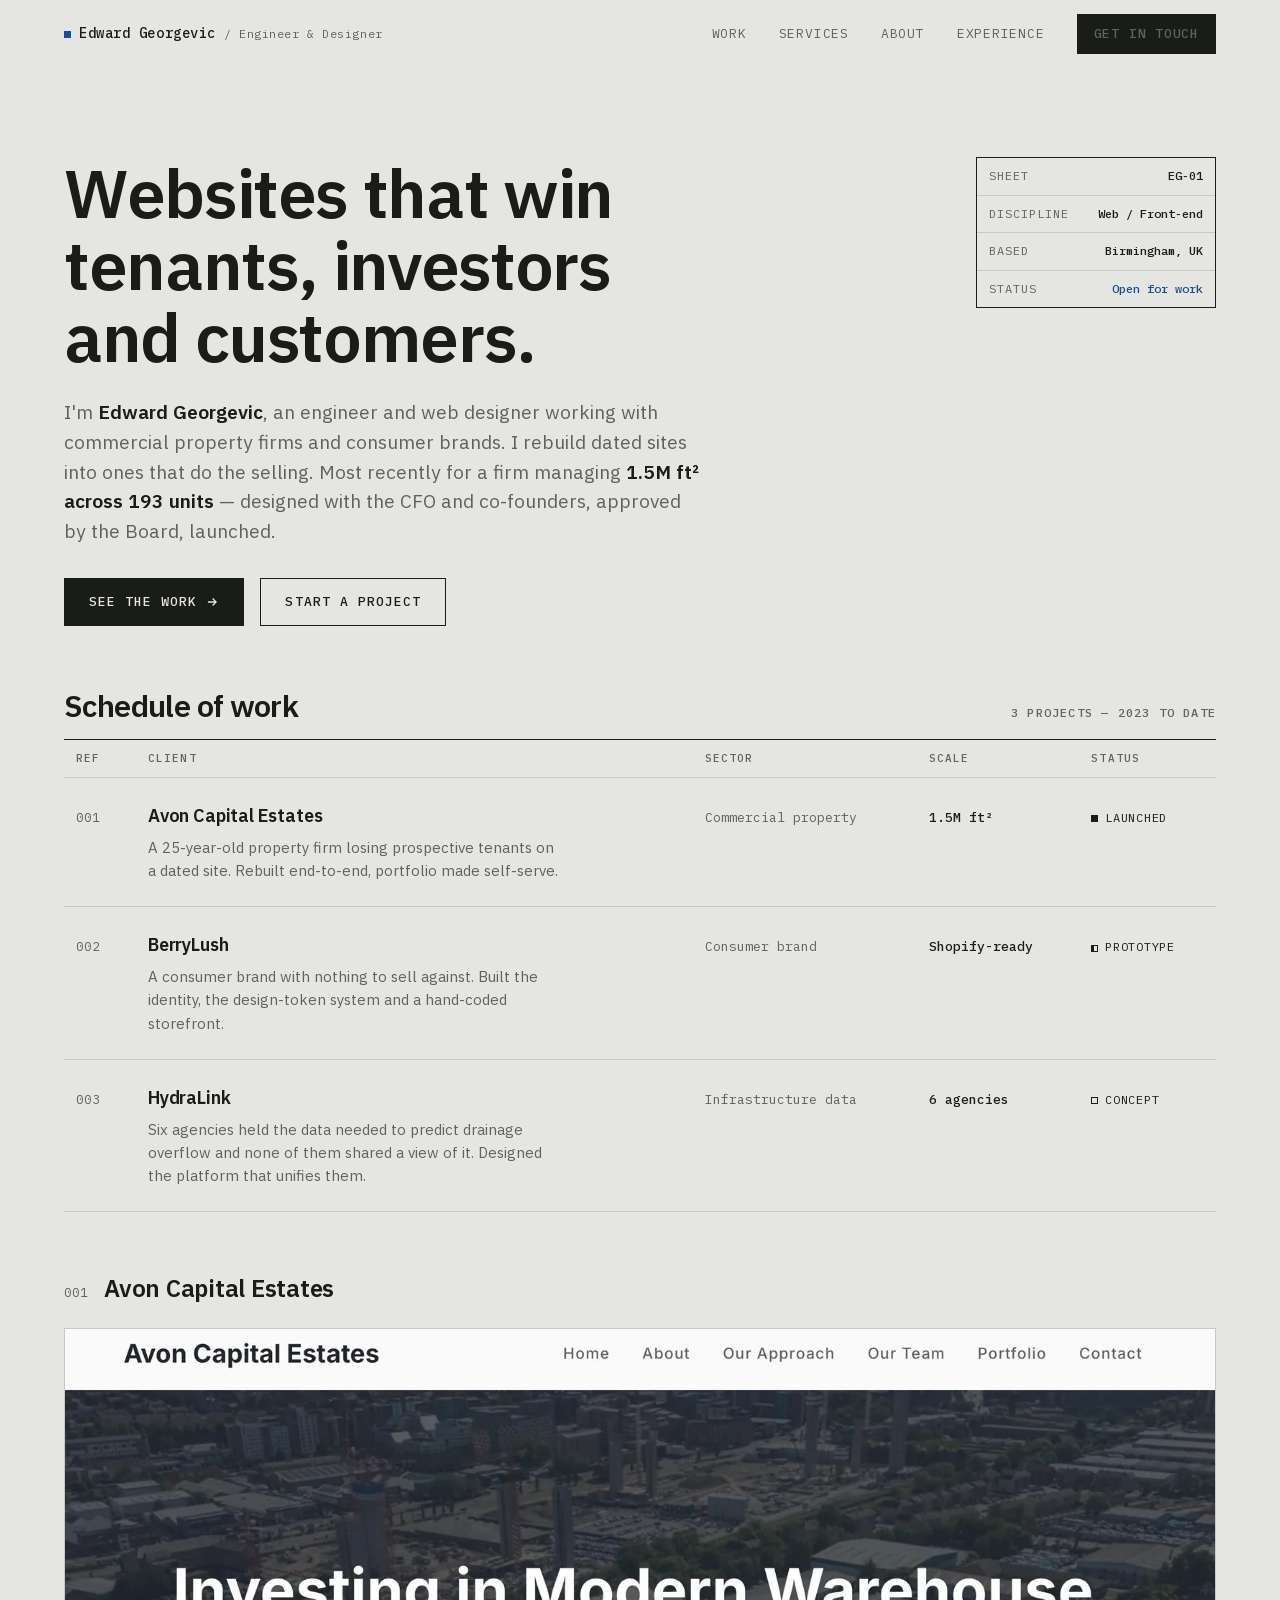
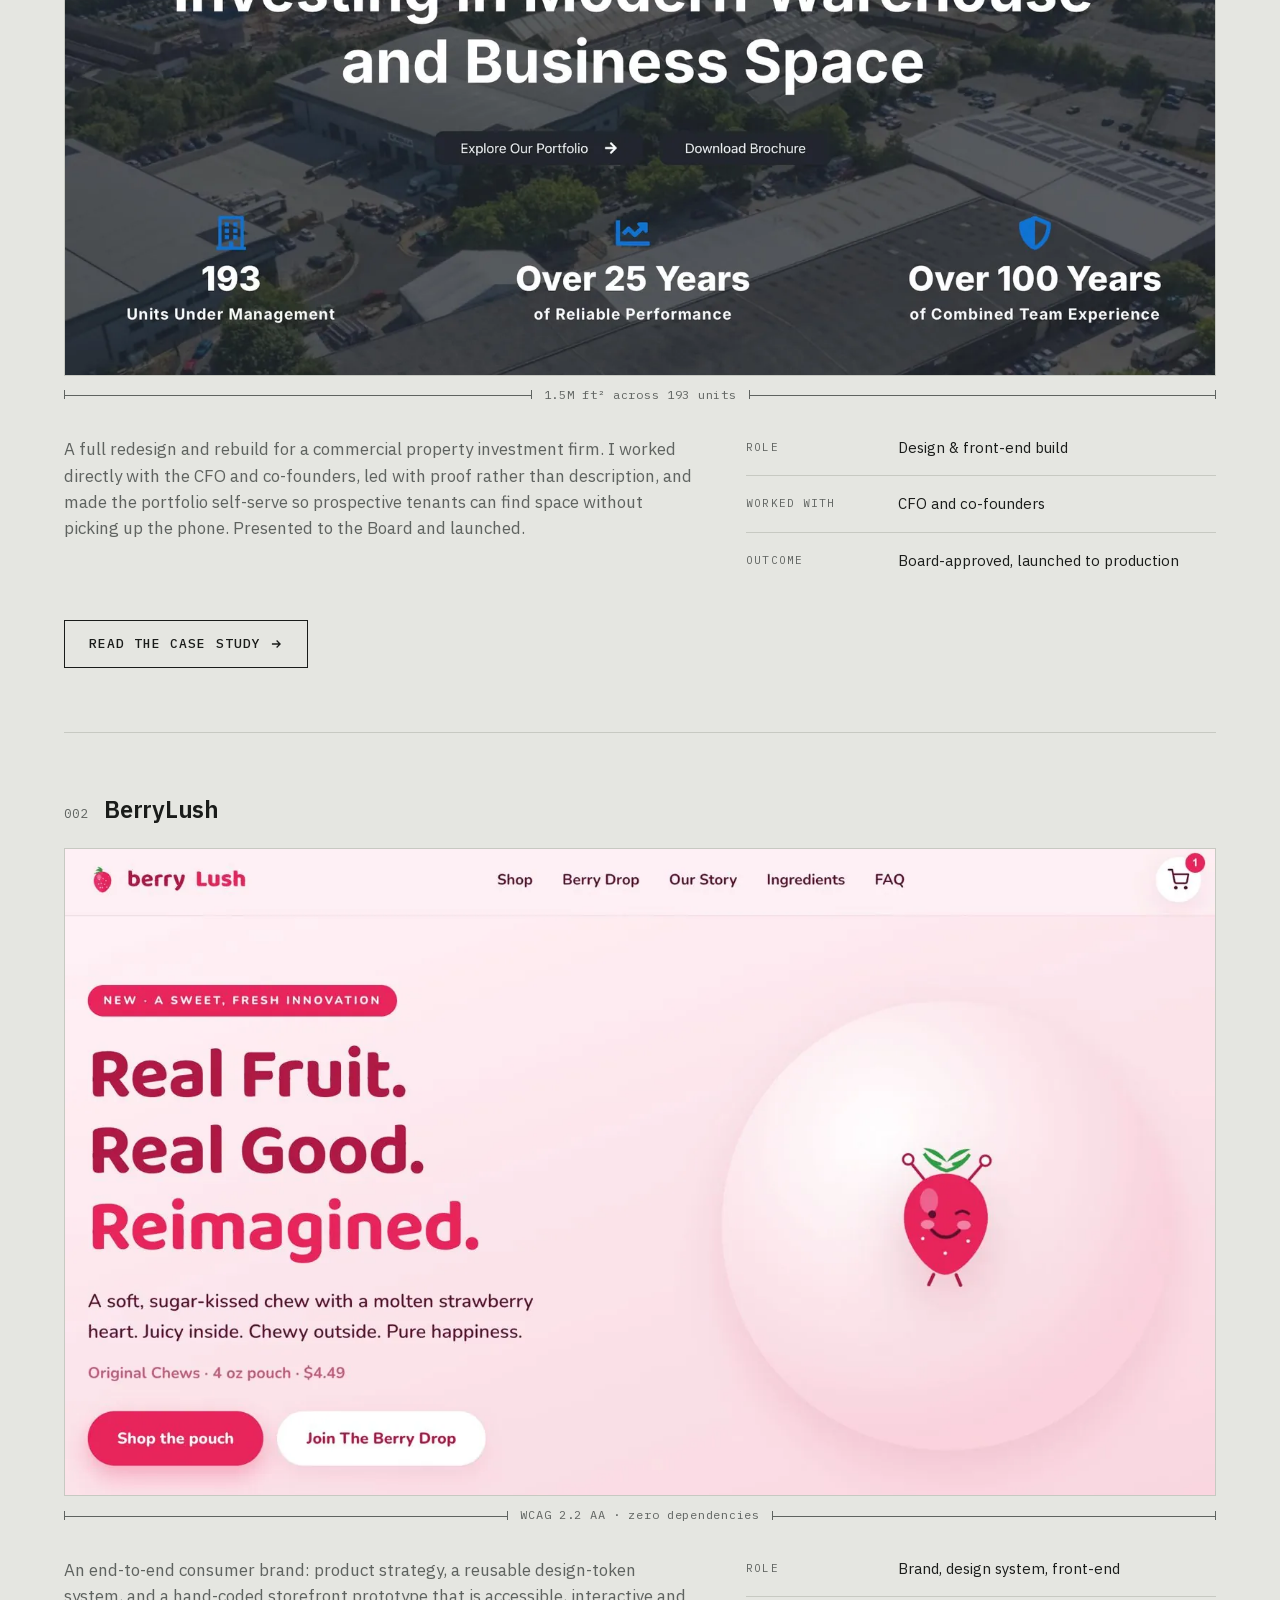
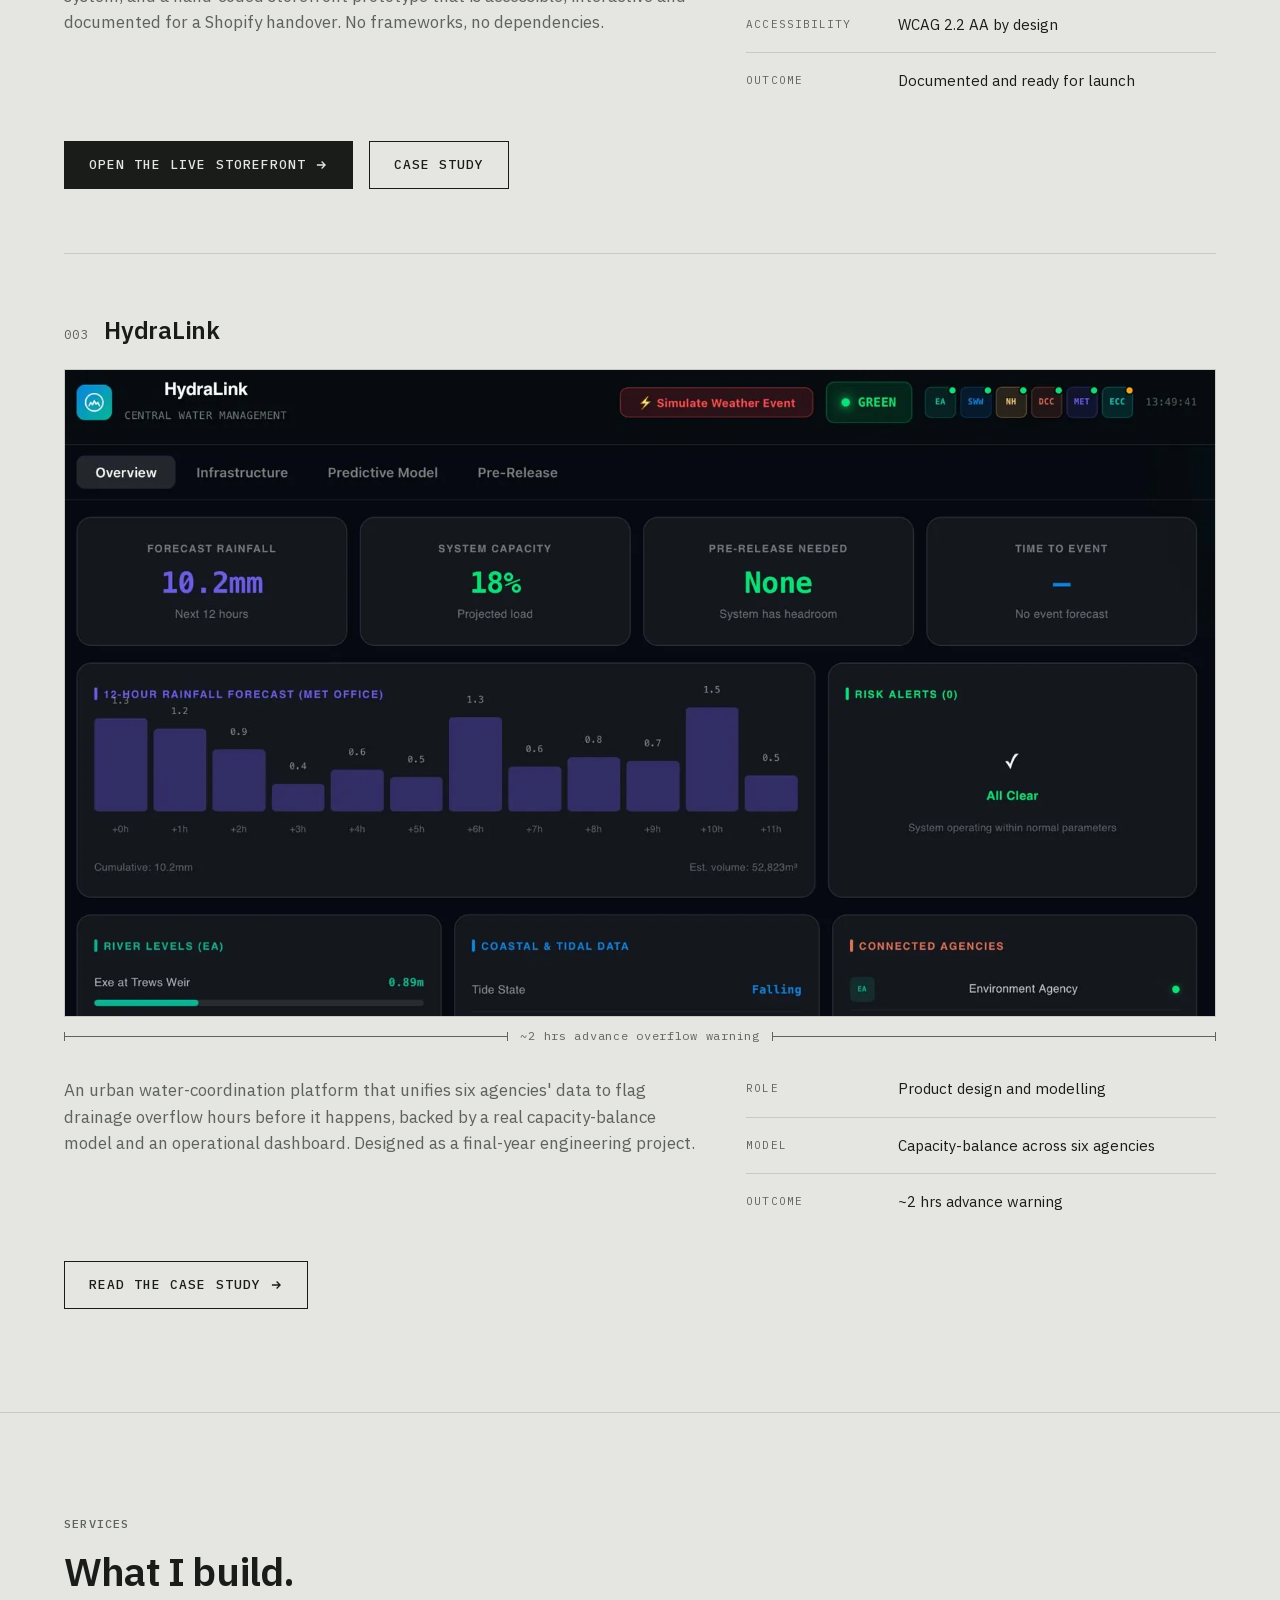
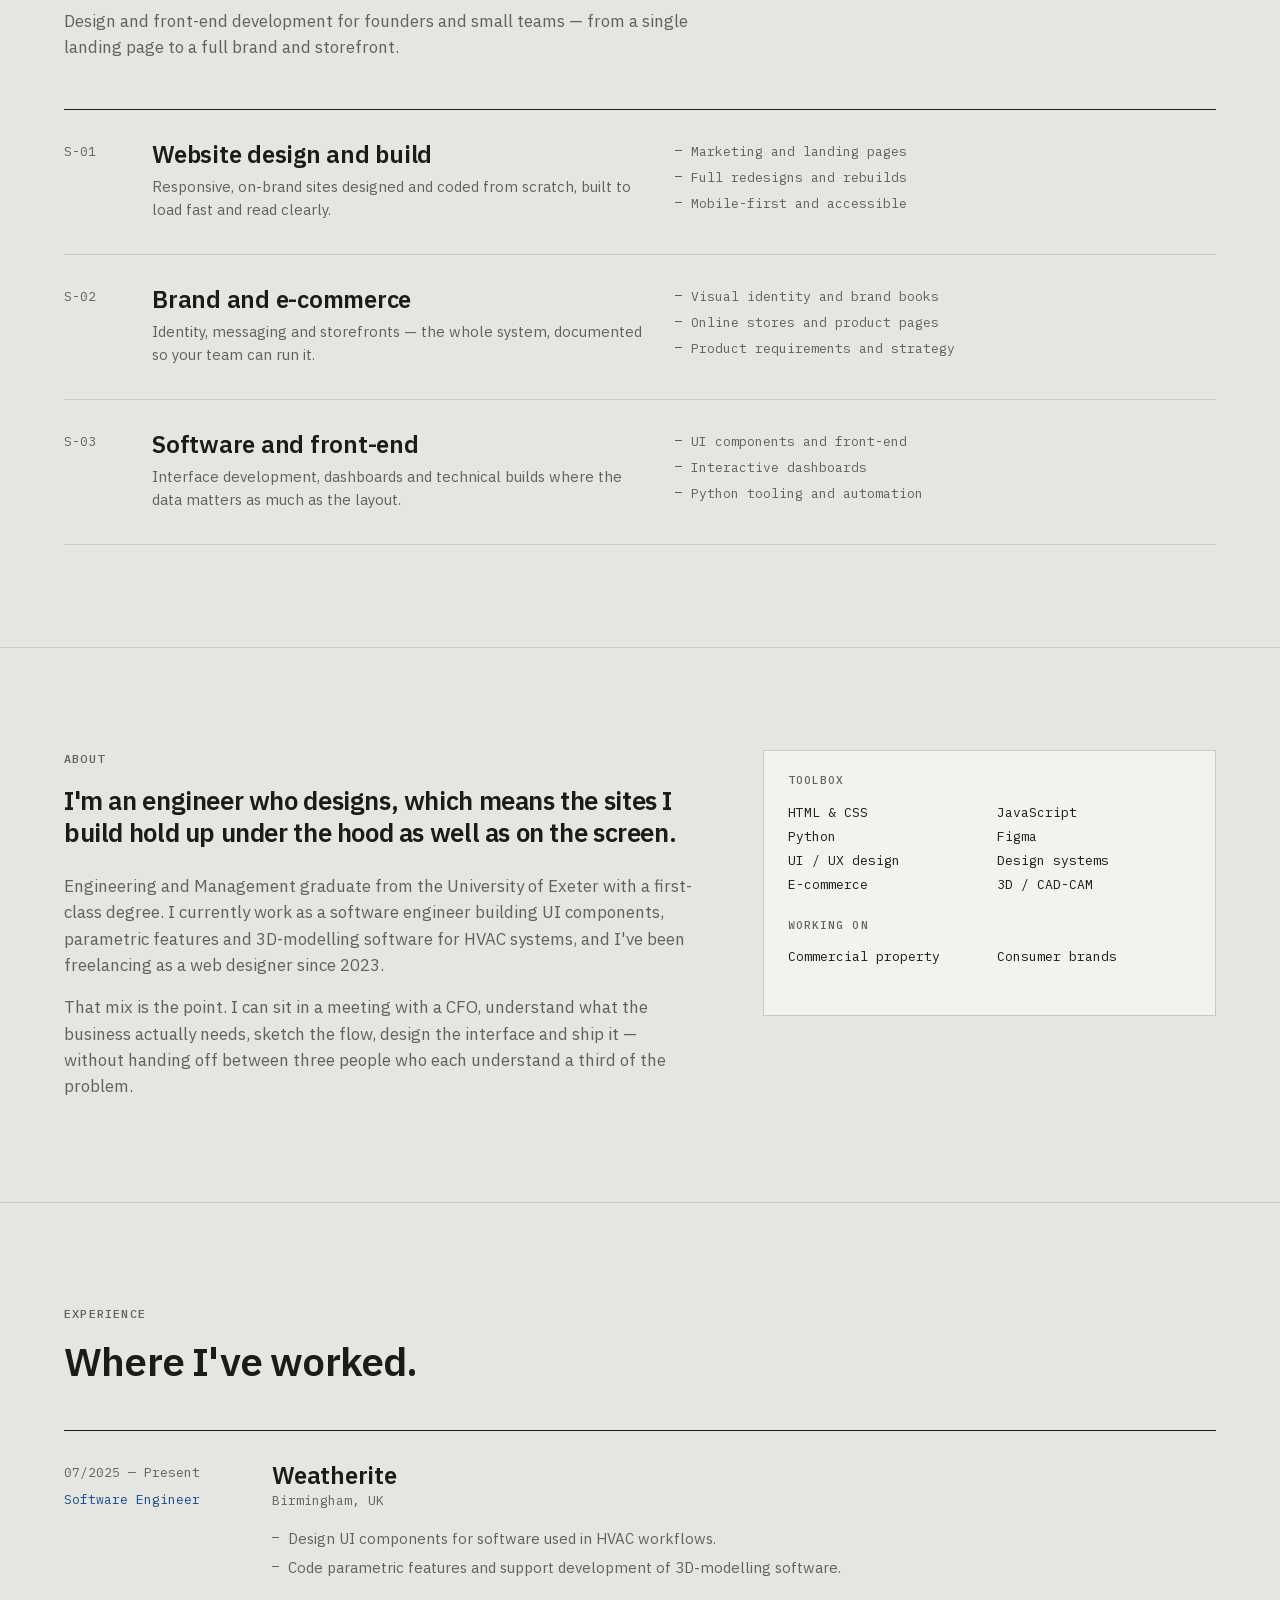
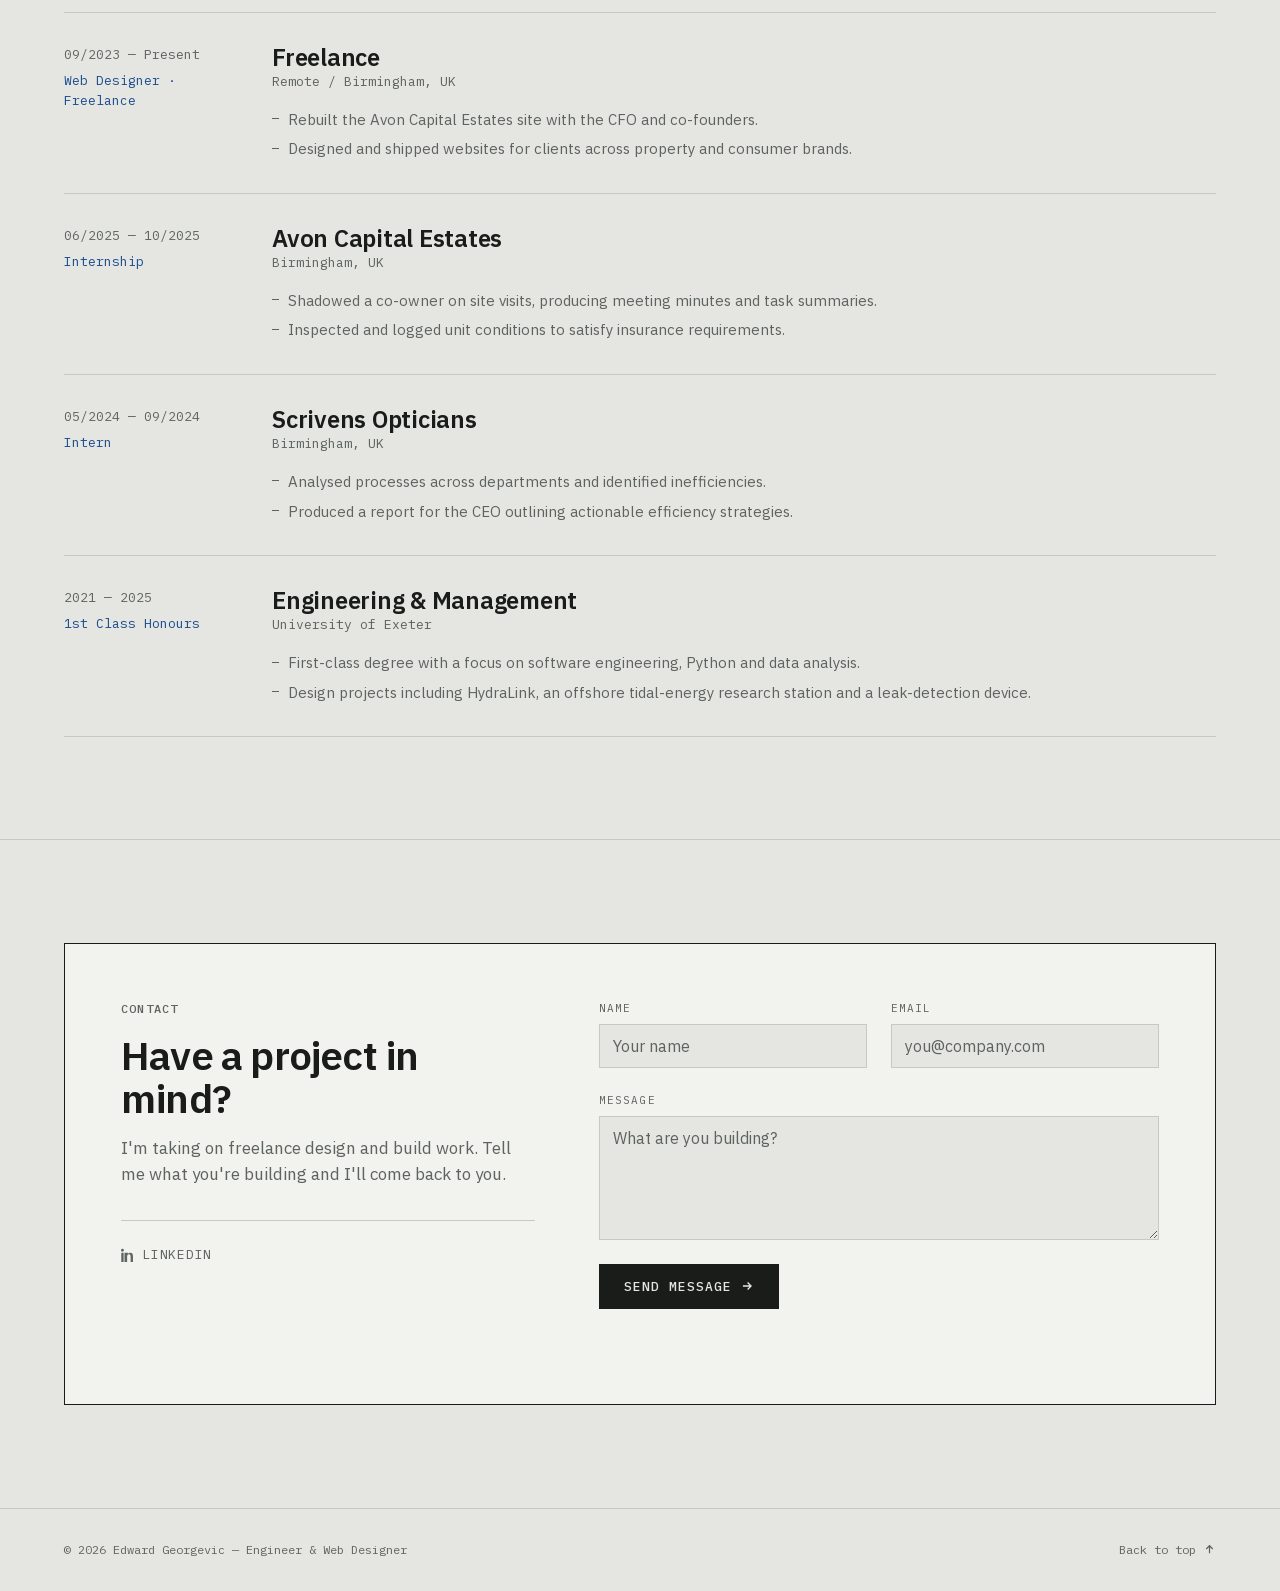
==== commit 6b29262c: "Redesign: replace the templated dark theme with a schedule-led system The previous design was the ge" ====
--- a/index.html
+++ b/index.html
@@ -3,13 +3,13 @@
 <head>
 <meta charset="UTF-8">
 <meta name="viewport" content="width=device-width, initial-scale=1.0">
-<title>Edward Georgevic — Engineer & Web Designer</title>
+<title>Edward Georgevic — Engineer &amp; Web Designer</title>
 <meta name="description" content="Edward Georgevic — engineer and web designer for commercial property firms and consumer brands. I rebuild dated, hard-to-navigate sites into ones that win tenants, investors and customers. Recent work includes a board-approved rebuild for a firm managing 1.5M ft² across 193 units.">
 <meta name="author" content="Edward Georgevic">
 <link rel="canonical" href="https://shlub.org/">
-<meta name="theme-color" content="#08090c">
+<meta name="theme-color" content="#E5E6E1">
 <meta property="og:site_name" content="Edward Georgevic">
-<meta property="og:title" content="Edward Georgevic — Engineer & Web Designer">
+<meta property="og:title" content="Edward Georgevic — Engineer &amp; Web Designer">
 <meta property="og:description" content="Engineer and web designer for commercial property firms and consumer brands — sites that win tenants, investors and customers.">
 <meta property="og:type" content="website">
 <meta property="og:url" content="https://shlub.org/">
@@ -17,7 +17,7 @@
 <meta property="og:image:width" content="1200">
 <meta property="og:image:height" content="630">
 <meta name="twitter:card" content="summary_large_image">
-<meta name="twitter:title" content="Edward Georgevic — Engineer & Web Designer">
+<meta name="twitter:title" content="Edward Georgevic — Engineer &amp; Web Designer">
 <meta name="twitter:description" content="Engineer and web designer for commercial property firms and consumer brands — sites that win tenants, investors and customers.">
 <meta name="twitter:image" content="https://shlub.org/assets/og-card.png">
 <link rel="icon" href="favicon.svg" type="image/svg+xml">
@@ -31,11 +31,11 @@
 <!-- NAV -->
 <header class="nav">
   <div class="wrap nav-inner">
-    <a href="#top" class="brand"><span class="dot"></span>Edward Georgevic <small>&nbsp;/ Engineer &amp; Designer</small></a>
+    <a href="#top" class="brand"><span class="dot"></span>Edward Georgevic <small>/ Engineer &amp; Designer</small></a>
     <nav class="nav-links" aria-label="Primary">
       <a href="#work">Work</a>
+      <a href="#services">Services</a>
       <a href="#about">About</a>
-      <a href="#services">Services</a>
       <a href="#experience">Experience</a>
       <a href="#contact" class="btn btn-primary nav-cta">Get in touch</a>
     </nav>
@@ -43,349 +43,295 @@
   </div>
 </header>
 
-<!-- HERO — compact: one line on what I do, then straight into the work -->
-<section class="hero hero-compact" id="top">
-  <div class="hero-grid"></div>
-  <div class="wrap hero-inner">
-    <span class="avail reveal"><span class="pulse"></span>Available for freelance projects</span>
-    <h1 class="reveal d1">Websites that win <span class="gradient-text">tenants, investors&nbsp;&amp; customers.</span></h1>
-    <!--
-      ONE-LINER: what I do · who for · the problem · why it matters commercially.
-      If you get hard numbers from a client (enquiries/month, conversion lift, deals closed),
-      swap them into the last sentence — real figures beat adjectives every time.
-    -->
-    <p class="lead reveal d2">I'm <strong>Edward Georgevic</strong> — an engineer and web designer for <strong>commercial property firms and consumer brands</strong>, turning dated sites into ones that win business. Most recent: a rebuild for a firm managing <strong>1.5M ft² across 193 units</strong>, board-approved and launched.</p>
-    <div class="hero-cta reveal d2">
-      <a href="#case-studies" class="btn btn-primary">See the case studies
-        <svg viewBox="0 0 24 24" fill="none" stroke="currentColor" stroke-width="2.2"><path d="M5 12h14M13 6l6 6-6 6"/></svg>
-      </a>
-      <a href="#contact" class="btn btn-ghost">Start a project</a>
-    </div>
-  </div>
-</section>
-
-<!-- SHOWCASE — clickable slideshow of the work, first thing after the one-liner -->
-<section class="showcase" id="work" aria-roledescription="carousel" aria-label="Selected client work">
+<!-- HERO -->
+<section class="hero" id="top">
+  <div class="wrap hero-grid">
+    <div>
+      <h1 class="reveal">Websites that win tenants, investors and customers.</h1>
+      <p class="lead reveal d1">I'm <strong>Edward Georgevic</strong>, an engineer and web designer working with commercial property firms and consumer brands. I rebuild dated sites into ones that do the selling. Most recently for a firm managing <strong>1.5M ft² across 193 units</strong> — designed with the CFO and co-founders, approved by the Board, launched.</p>
+      <div class="hero-cta reveal d2">
+        <a href="#work" class="btn btn-primary">See the work
+          <svg viewBox="0 0 24 24" fill="none" stroke="currentColor" stroke-width="2.2" aria-hidden="true"><path d="M5 12h14M13 6l6 6-6 6"/></svg>
+        </a>
+        <a href="#contact" class="btn btn-ghost">Start a project</a>
+      </div>
+    </div>
+
+    <!-- Title block: the drawing-sheet motif, carrying real metadata -->
+    <dl class="titleblock reveal d2">
+      <div class="tb-row"><dt>Sheet</dt><dd>EG&#8209;01</dd></div>
+      <div class="tb-row"><dt>Discipline</dt><dd>Web / Front&#8209;end</dd></div>
+      <div class="tb-row"><dt>Based</dt><dd>Birmingham, UK</dd></div>
+      <div class="tb-row"><dt>Status</dt><dd class="open">Open for work</dd></div>
+    </dl>
+  </div>
+</section>
+
+<!-- WORK — schedule -->
+<section class="section section-tight" id="work">
   <div class="wrap">
-    <div class="sc-head reveal">
-      <div class="sc-head-left">
-        <span class="eyebrow">Selected work</span>
-        <p class="sc-hint">3 projects — swipe or click through</p>
-      </div>
-      <div class="sc-controls">
-        <span class="sc-count" data-sc-count aria-hidden="true"></span>
-        <button class="sc-btn" type="button" data-sc-prev aria-label="Previous project">
-          <svg viewBox="0 0 24 24" fill="none" stroke="currentColor" stroke-width="2.2"><path d="M19 12H5M11 18l-6-6 6-6"/></svg>
-        </button>
-        <button class="sc-btn" type="button" data-sc-next aria-label="Next project">
-          <svg viewBox="0 0 24 24" fill="none" stroke="currentColor" stroke-width="2.2"><path d="M5 12h14M13 6l6 6-6 6"/></svg>
-        </button>
-      </div>
-    </div>
-
-    <div class="sc-viewport reveal d1" data-sc-viewport tabindex="0" aria-label="Project slides, use arrow keys to browse">
-
-      <!-- SLIDE 1 — Avon Capital Estates -->
-      <article class="sc-slide" role="group" aria-roledescription="slide" aria-label="1 of 3 — Avon Capital Estates">
-        <a class="sc-media" href="work/avon-capital-estates.html" tabindex="-1" aria-hidden="true">
-          <picture><source srcset="assets/ace/ACE1.webp" type="image/webp"><img src="assets/ace/ACE1.jpeg" alt="" loading="eager" decoding="async"></picture>
+    <div class="schedule-head reveal">
+      <h2>Schedule of work</h2>
+      <span class="label">3 projects — 2023 to date</span>
+    </div>
+
+    <table class="schedule reveal d1">
+      <caption class="vh">Selected projects with sector, scale and status</caption>
+      <thead>
+        <tr>
+          <th scope="col">Ref</th>
+          <th scope="col">Client</th>
+          <th scope="col">Sector</th>
+          <th scope="col">Scale</th>
+          <th scope="col">Status</th>
+        </tr>
+      </thead>
+      <tbody>
+        <tr>
+          <td class="sc-ref">001</td>
+          <td class="sc-client"><a href="#dwg-001">Avon Capital Estates</a>
+            <span class="sc-note">A 25-year-old property firm losing prospective tenants on a dated site. Rebuilt end-to-end, portfolio made self-serve.</span>
+          </td>
+          <td class="sc-sector" data-label="Sector">Commercial property</td>
+          <td class="sc-scale" data-label="Scale">1.5M ft²</td>
+          <td class="sc-status" data-label="Status"><span class="mk mk-filled" aria-hidden="true"></span>Launched</td>
+        </tr>
+        <tr>
+          <td class="sc-ref">002</td>
+          <td class="sc-client"><a href="#dwg-002">BerryLush</a>
+            <span class="sc-note">A consumer brand with nothing to sell against. Built the identity, the design-token system and a hand-coded storefront.</span>
+          </td>
+          <td class="sc-sector" data-label="Sector">Consumer brand</td>
+          <td class="sc-scale" data-label="Scale">Shopify-ready</td>
+          <td class="sc-status" data-label="Status"><span class="mk mk-half" aria-hidden="true"></span>Prototype</td>
+        </tr>
+        <tr>
+          <td class="sc-ref">003</td>
+          <td class="sc-client"><a href="#dwg-003">HydraLink</a>
+            <span class="sc-note">Six agencies held the data needed to predict drainage overflow and none of them shared a view of it. Designed the platform that unifies them.</span>
+          </td>
+          <td class="sc-sector" data-label="Sector">Infrastructure data</td>
+          <td class="sc-scale" data-label="Scale">6 agencies</td>
+          <td class="sc-status" data-label="Status"><span class="mk" aria-hidden="true"></span>Concept</td>
+        </tr>
+      </tbody>
+    </table>
+
+    <!-- DRAWINGS — one presentation per project -->
+    <article class="drawing" id="dwg-001">
+      <div class="dwg-head">
+        <span class="ref">001</span>
+        <h3>Avon Capital Estates</h3>
+      </div>
+      <div class="dwg-media reveal">
+        <picture><source srcset="assets/ace/ACE1.webp" type="image/webp"><img src="assets/ace/ACE1.jpeg" alt="The rebuilt Avon Capital Estates homepage, showing the portfolio search above the fold" loading="lazy" decoding="async" width="1600" height="1127"></picture>
+      </div>
+      <div class="dim" aria-hidden="true"><span class="dim-line"></span><span class="dim-val">1.5M ft² across 193 units</span><span class="dim-line"></span></div>
+      <div class="dwg-body">
+        <p>A full redesign and rebuild for a commercial property investment firm. I worked directly with the CFO and co-founders, led with proof rather than description, and made the portfolio self-serve so prospective tenants can find space without picking up the phone. Presented to the Board and launched.</p>
+        <dl class="dwg-facts">
+          <div class="f"><dt>Role</dt><dd>Design &amp; front-end build</dd></div>
+          <div class="f"><dt>Worked with</dt><dd>CFO and co-founders</dd></div>
+          <div class="f"><dt>Outcome</dt><dd>Board-approved, launched to production</dd></div>
+        </dl>
+      </div>
+      <div class="dwg-actions">
+        <a class="btn btn-ghost" href="work/avon-capital-estates.html">Read the case study
+          <svg viewBox="0 0 24 24" fill="none" stroke="currentColor" stroke-width="2.2" aria-hidden="true"><path d="M5 12h14M13 6l6 6-6 6"/></svg>
         </a>
-        <div class="sc-info">
-          <span class="wc-tag">Commercial property · Live</span>
-          <h2>Avon Capital Estates</h2>
-          <p>A 25-year-old property firm was losing prospective tenants on a dated, hard-to-navigate site. I rebuilt it end-to-end with the CFO and co-founders — leading with proof, and making the portfolio self-serve so tenants find space without picking up the phone.</p>
-          <div class="sc-metrics">
-            <div class="m"><div class="n">1.5M ft²</div><div class="t">Client portfolio represented</div></div>
-            <div class="m"><div class="n">Board-approved</div><div class="t">Presented &amp; launched</div></div>
-          </div>
-          <div class="sc-actions">
-            <!--
-              LIVE SITE: once you have the public URL, swap the href below and delete this comment.
-              Deliberately left pointing at the case study so there's no dead link in the meantime.
-            -->
-            <a class="btn btn-primary" href="work/avon-capital-estates.html">Read the case study
-              <svg viewBox="0 0 24 24" fill="none" stroke="currentColor" stroke-width="2.2"><path d="M5 12h14M13 6l6 6-6 6"/></svg>
-            </a>
-          </div>
-        </div>
-      </article>
-
-      <!-- SLIDE 2 — BerryLush -->
-      <article class="sc-slide" role="group" aria-roledescription="slide" aria-label="2 of 3 — BerryLush">
-        <a class="sc-media" href="work/berrylush.html" tabindex="-1" aria-hidden="true">
-          <picture><source srcset="assets/berry/Berry1.webp" type="image/webp"><img src="assets/berry/Berry1.jpeg" alt="" loading="lazy" decoding="async"></picture>
+      </div>
+    </article>
+
+    <article class="drawing" id="dwg-002">
+      <div class="dwg-head">
+        <span class="ref">002</span>
+        <h3>BerryLush</h3>
+      </div>
+      <div class="dwg-media reveal">
+        <picture><source srcset="assets/berry/Berry1.webp" type="image/webp"><img src="assets/berry/Berry1.jpeg" alt="The BerryLush storefront prototype homepage" loading="lazy" decoding="async" width="1600" height="1143"></picture>
+      </div>
+      <div class="dim" aria-hidden="true"><span class="dim-line"></span><span class="dim-val">WCAG 2.2 AA · zero dependencies</span><span class="dim-line"></span></div>
+      <div class="dwg-body">
+        <p>An end-to-end consumer brand: product strategy, a reusable design-token system, and a hand-coded storefront prototype that is accessible, interactive and documented for a Shopify handover. No frameworks, no dependencies.</p>
+        <dl class="dwg-facts">
+          <div class="f"><dt>Role</dt><dd>Brand, design system, front-end</dd></div>
+          <div class="f"><dt>Accessibility</dt><dd>WCAG 2.2 AA by design</dd></div>
+          <div class="f"><dt>Outcome</dt><dd>Documented and ready for launch</dd></div>
+        </dl>
+      </div>
+      <div class="dwg-actions">
+        <a class="btn btn-primary" href="live/berrylush/index.html">Open the live storefront
+          <svg viewBox="0 0 24 24" fill="none" stroke="currentColor" stroke-width="2.2" aria-hidden="true"><path d="M5 12h14M13 6l6 6-6 6"/></svg>
         </a>
-        <div class="sc-info">
-          <span class="wc-tag">Consumer brand &amp; e-commerce · Live prototype</span>
-          <h2>BerryLush</h2>
-          <p>A consumer brand with nothing to sell against — no identity, no product story, no storefront. I built the lot: brand system, reusable design tokens, and a hand-coded, accessible storefront prototype documented and ready for a Shopify launch.</p>
-          <div class="sc-metrics">
-            <div class="m"><div class="n">Shopify-ready</div><div class="t">Documented for handover</div></div>
-            <div class="m"><div class="n">WCAG 2.2 AA</div><div class="t">Accessible by design</div></div>
-          </div>
-          <div class="sc-actions">
-            <a class="btn btn-primary" href="live/berrylush/index.html">Open the live storefront
-              <svg viewBox="0 0 24 24" fill="none" stroke="currentColor" stroke-width="2.2"><path d="M5 12h14M13 6l6 6-6 6"/></svg>
-            </a>
-            <a class="btn btn-ghost" href="work/berrylush.html">Case study</a>
-          </div>
-        </div>
-      </article>
-
-      <!-- SLIDE 3 — HydraLink -->
-      <article class="sc-slide" role="group" aria-roledescription="slide" aria-label="3 of 3 — HydraLink">
-        <a class="sc-media" href="work/hydralink.html" tabindex="-1" aria-hidden="true">
-          <picture><source srcset="assets/hydra/Hydra1.webp" type="image/webp"><img src="assets/hydra/Hydra1.jpeg" alt="" loading="lazy" decoding="async"></picture>
+        <a class="btn btn-ghost" href="work/berrylush.html">Case study</a>
+      </div>
+    </article>
+
+    <article class="drawing" id="dwg-003">
+      <div class="dwg-head">
+        <span class="ref">003</span>
+        <h3>HydraLink</h3>
+      </div>
+      <div class="dwg-media reveal">
+        <picture><source srcset="assets/hydra/Hydra1.webp" type="image/webp"><img src="assets/hydra/Hydra1.jpeg" alt="The HydraLink operational dashboard showing drainage capacity across agencies" loading="lazy" decoding="async" width="1600" height="1310"></picture>
+      </div>
+      <div class="dim" aria-hidden="true"><span class="dim-line"></span><span class="dim-val">~2 hrs advance overflow warning</span><span class="dim-line"></span></div>
+      <div class="dwg-body">
+        <p>An urban water-coordination platform that unifies six agencies' data to flag drainage overflow hours before it happens, backed by a real capacity-balance model and an operational dashboard. Designed as a final-year engineering project.</p>
+        <dl class="dwg-facts">
+          <div class="f"><dt>Role</dt><dd>Product design and modelling</dd></div>
+          <div class="f"><dt>Model</dt><dd>Capacity-balance across six agencies</dd></div>
+          <div class="f"><dt>Outcome</dt><dd>~2 hrs advance warning</dd></div>
+        </dl>
+      </div>
+      <div class="dwg-actions">
+        <a class="btn btn-ghost" href="work/hydralink.html">Read the case study
+          <svg viewBox="0 0 24 24" fill="none" stroke="currentColor" stroke-width="2.2" aria-hidden="true"><path d="M5 12h14M13 6l6 6-6 6"/></svg>
         </a>
-        <div class="sc-info">
-          <span class="wc-tag">Infrastructure &amp; data platform</span>
-          <h2>HydraLink</h2>
-          <p>Six agencies held the data needed to predict urban drainage overflow, but none of them shared a view of it — so the cost of flooding landed after the fact. I designed the platform and capacity-balance model that unifies them and flags overflow hours ahead.</p>
-          <div class="sc-metrics">
-            <div class="m"><div class="n">~2 hrs</div><div class="t">Advance overflow warning</div></div>
-            <div class="m"><div class="n">6 agencies</div><div class="t">Unified into one view</div></div>
-          </div>
-          <div class="sc-actions">
-            <a class="btn btn-primary" href="work/hydralink.html">Read the case study
-              <svg viewBox="0 0 24 24" fill="none" stroke="currentColor" stroke-width="2.2"><path d="M5 12h14M13 6l6 6-6 6"/></svg>
-            </a>
-          </div>
-        </div>
-      </article>
-
-    </div>
-
-    <div class="sc-tabs" data-sc-dots aria-label="Choose a project"></div>
-    <p class="sc-live" data-sc-live role="status" aria-live="polite"></p>
-  </div>
-</section>
-
-<!-- STRIP -->
-<div class="strip">
-  <div class="strip-track">
-    <span>Web Design</span><span>Front-End Development</span><span>UI &amp; UX</span><span>Product Strategy</span><span>Software Engineering</span><span>Brand &amp; E-commerce</span><span>Data Dashboards</span>
-    <span>Web Design</span><span>Front-End Development</span><span>UI &amp; UX</span><span>Product Strategy</span><span>Software Engineering</span><span>Brand &amp; E-commerce</span><span>Data Dashboards</span>
-  </div>
-</div>
-
-<!-- CASE STUDIES -->
-<section class="section" id="case-studies" style="padding-top:20px">
-  <div class="wrap">
-    <div class="section-head reveal">
-      <span class="eyebrow">Case studies</span>
-      <h2>The full story behind each build.</h2>
-      <p>Client websites, brand &amp; e-commerce, and technical product design — problem, approach and outcome in each.</p>
-    </div>
-
-    <div class="work-list">
-
-      <!-- ACE -->
-      <article class="work-card reveal">
-        <div class="wc-media"><picture><source srcset="assets/ace/ACE1.webp" type="image/webp"><img src="assets/ace/ACE1.jpeg" alt="Avon Capital Estates website homepage" loading="lazy"></picture></div>
-        <div class="wc-body">
-          <span class="wc-tag">Client Website · Live</span>
-          <h3>Avon Capital Estates</h3>
-          <p>A full redesign and rebuild of a commercial property firm's website — working directly with the CFO and co-founders, then presenting the finished platform to the Board for launch.</p>
-          <div class="wc-metrics">
-            <div class="m"><div class="n">Board-approved</div><div class="t">Launched to production</div></div>
-            <div class="m"><div class="n">CFO + Founders</div><div class="t">Direct stakeholder work</div></div>
-          </div>
-          <div class="wc-tags">
-            <span class="chip">Web Design</span><span class="chip">Front-End</span><span class="chip">UX / IA</span>
-          </div>
-          <a class="wc-link" href="work/avon-capital-estates.html">Read the case study
-            <svg viewBox="0 0 24 24" fill="none" stroke="currentColor" stroke-width="2.2"><path d="M5 12h14M13 6l6 6-6 6"/></svg>
-          </a>
-          <a class="stretch" href="work/avon-capital-estates.html" aria-label="Avon Capital Estates case study"></a>
-        </div>
-      </article>
-
-      <!-- BERRYLUSH -->
-      <article class="work-card reveal">
-        <div class="wc-media"><picture><source srcset="assets/berry/Berry1.webp" type="image/webp"><img src="assets/berry/Berry1.jpeg" alt="BerryLush brand and e-commerce homepage" loading="lazy"></picture></div>
-        <div class="wc-body">
-          <span class="wc-tag">Brand · Front-End · Live Prototype</span>
-          <h3>BerryLush</h3>
-          <p>An end-to-end candy brand — product strategy, a reusable design-token system, and a real, hand-coded storefront prototype that's accessible, interactive and documented for a Shopify launch.</p>
-          <div class="wc-metrics">
-            <div class="m"><div class="n">Hand-coded</div><div class="t">Zero dependencies</div></div>
-            <div class="m"><div class="n">WCAG 2.2 AA</div><div class="t">Accessible by design</div></div>
-          </div>
-          <div class="wc-tags">
-            <span class="chip">Front-End</span><span class="chip">Design System</span><span class="chip">Product Strategy</span>
-          </div>
-          <a class="wc-link" href="work/berrylush.html">Read the case study
-            <svg viewBox="0 0 24 24" fill="none" stroke="currentColor" stroke-width="2.2"><path d="M5 12h14M13 6l6 6-6 6"/></svg>
-          </a>
-          <a class="stretch" href="work/berrylush.html" aria-label="BerryLush case study"></a>
-        </div>
-      </article>
-
-      <!-- HYDRALINK -->
-      <article class="work-card reveal">
-        <div class="wc-media"><picture><source srcset="assets/hydra/Hydra1.webp" type="image/webp"><img src="assets/hydra/Hydra1.jpeg" alt="HydraLink water management dashboard" loading="lazy"></picture></div>
-        <div class="wc-body">
-          <span class="wc-tag">Product &amp; Data Platform</span>
-          <h3>HydraLink</h3>
-          <p>A concept for an urban water-coordination platform that unifies six agencies' data to predict drainage overflow hours ahead — backed by a real capacity-balance model and a live operational dashboard.</p>
-          <div class="wc-metrics">
-            <div class="m"><div class="n">~2 hrs</div><div class="t">Advance overflow prediction</div></div>
-            <div class="m"><div class="n">6 agencies</div><div class="t">Unified into one view</div></div>
-          </div>
-          <div class="wc-tags">
-            <span class="chip">Product Design</span><span class="chip">Data Viz</span><span class="chip">Engineering</span>
-          </div>
-          <a class="wc-link" href="work/hydralink.html">Read the case study
-            <svg viewBox="0 0 24 24" fill="none" stroke="currentColor" stroke-width="2.2"><path d="M5 12h14M13 6l6 6-6 6"/></svg>
-          </a>
-          <a class="stretch" href="work/hydralink.html" aria-label="HydraLink case study"></a>
-        </div>
-      </article>
-
-    </div>
-  </div>
-</section>
-
-<!-- ABOUT -->
-<section class="section" id="about">
-  <div class="wrap">
-    <div class="about-grid">
-      <div>
-        <span class="eyebrow reveal">About</span>
-        <p class="about-lead reveal d1" style="margin-top:18px">I sit at the intersection of <span class="gradient-text">engineering rigour</span> and <span class="gradient-text">design craft</span> — which means the sites I build look sharp <em>and</em> hold up under the hood.</p>
-        <p class="about-body reveal d1">I'm an Engineering and Management graduate from the University of Exeter with a first-class degree, currently working as a Software Engineer Intern building UI components, parametric features and 3D-modelling software for HVAC systems. Alongside my studies I've been freelancing as a web designer since 2023.</p>
-        <p class="about-body reveal d2">My work spans real client websites, a hand-coded brand storefront with its own design system, and technical data platforms. I care about the whole picture: understanding the business, sketching the flow, designing the interface, and shipping something fast, accessible and genuinely useful. If you need a site that wins customers — or an engineer who can own the whole build end-to-end — I'd love to help.</p>
-      </div>
-      <aside class="about-side reveal d2">
-        <h4>Toolbox</h4>
-        <div class="chips">
-          <span class="chip">HTML &amp; CSS</span>
-          <span class="chip">JavaScript</span>
-          <span class="chip">Python</span>
-          <span class="chip">UI / UX Design</span>
-          <span class="chip">Responsive Web</span>
-          <span class="chip">Figma</span>
-          <span class="chip">E-commerce</span>
-          <span class="chip">3D / CAD-CAM</span>
-          <span class="chip">Data Analysis</span>
-          <span class="chip">Product Requirements</span>
-          <span class="chip">Brand Design</span>
-          <span class="chip">Technical Writing</span>
-        </div>
-        <h4 style="margin-top:28px">Focused on</h4>
-        <div class="chips">
-          <span class="chip">Freelance web design</span>
-          <span class="chip">Commercial property</span>
-          <span class="chip">Brand &amp; e-commerce</span>
-        </div>
-      </aside>
-    </div>
+      </div>
+    </article>
   </div>
 </section>
 
 <!-- SERVICES -->
-<section class="section" id="services">
+<section class="section section-rule" id="services">
   <div class="wrap">
     <div class="section-head reveal">
       <span class="eyebrow">Services</span>
-      <h2>What I can build for you.</h2>
-      <p>Freelance web design and development for founders and small teams — from a single landing page to a full brand and storefront.</p>
-    </div>
-    <div class="svc-grid">
-      <div class="svc reveal">
-        <div class="ic"><svg viewBox="0 0 24 24" fill="none" stroke-width="2" stroke-linecap="round" stroke-linejoin="round"><rect x="3" y="4" width="18" height="14" rx="2"/><path d="M3 9h18M8 21h8"/></svg></div>
-        <h3>Website Design &amp; Build</h3>
-        <p>Fast, responsive, on-brand websites that turn visitors into customers — designed and coded from scratch.</p>
+      <h2>What I build.</h2>
+      <p>Design and front-end development for founders and small teams — from a single landing page to a full brand and storefront.</p>
+    </div>
+    <div class="svc-list reveal d1">
+      <div class="svc">
+        <span class="ref">S-01</span>
+        <div>
+          <h3>Website design and build</h3>
+          <p>Responsive, on-brand sites designed and coded from scratch, built to load fast and read clearly.</p>
+        </div>
         <ul>
-          <li>Marketing &amp; landing pages</li>
-          <li>Full redesigns &amp; rebuilds</li>
-          <li>Mobile-first &amp; accessible</li>
+          <li>Marketing and landing pages</li>
+          <li>Full redesigns and rebuilds</li>
+          <li>Mobile-first and accessible</li>
         </ul>
       </div>
-      <div class="svc reveal d1">
-        <div class="ic"><svg viewBox="0 0 24 24" fill="none" stroke-width="2" stroke-linecap="round" stroke-linejoin="round"><path d="M6 2h9l5 5v15H6z"/><path d="M15 2v5h5"/><path d="M9 13h6M9 17h6"/></svg></div>
-        <h3>Brand &amp; E-commerce</h3>
-        <p>Complete brand systems and storefronts — from identity and messaging to product pages that sell.</p>
+      <div class="svc">
+        <span class="ref">S-02</span>
+        <div>
+          <h3>Brand and e-commerce</h3>
+          <p>Identity, messaging and storefronts — the whole system, documented so your team can run it.</p>
+        </div>
         <ul>
-          <li>Visual identity &amp; brand books</li>
-          <li>Online stores &amp; product pages</li>
-          <li>Product requirements &amp; strategy</li>
+          <li>Visual identity and brand books</li>
+          <li>Online stores and product pages</li>
+          <li>Product requirements and strategy</li>
         </ul>
       </div>
-      <div class="svc reveal d2">
-        <div class="ic"><svg viewBox="0 0 24 24" fill="none" stroke-width="2" stroke-linecap="round" stroke-linejoin="round"><polyline points="16 18 22 12 16 6"/><polyline points="8 6 2 12 8 18"/></svg></div>
-        <h3>Software &amp; Front-End</h3>
-        <p>Interface development, data dashboards and technical builds — engineering-minded and detail-obsessed.</p>
+      <div class="svc">
+        <span class="ref">S-03</span>
+        <div>
+          <h3>Software and front-end</h3>
+          <p>Interface development, dashboards and technical builds where the data matters as much as the layout.</p>
+        </div>
         <ul>
-          <li>UI components &amp; front-end</li>
+          <li>UI components and front-end</li>
           <li>Interactive dashboards</li>
-          <li>Python tooling &amp; automation</li>
+          <li>Python tooling and automation</li>
         </ul>
       </div>
     </div>
   </div>
 </section>
 
+<!-- ABOUT -->
+<section class="section section-rule" id="about">
+  <div class="wrap about-grid">
+    <div>
+      <span class="eyebrow reveal">About</span>
+      <p class="about-lead reveal">I'm an engineer who designs, which means the sites I build hold up under the hood as well as on the screen.</p>
+      <p class="about-body reveal d1">Engineering and Management graduate from the University of Exeter with a first-class degree. I currently work as a software engineer building UI components, parametric features and 3D-modelling software for HVAC systems, and I've been freelancing as a web designer since 2023.</p>
+      <p class="about-body reveal d1">That mix is the point. I can sit in a meeting with a CFO, understand what the business actually needs, sketch the flow, design the interface and ship it — without handing off between three people who each understand a third of the problem.</p>
+    </div>
+    <aside class="about-side reveal d2">
+      <h4>Toolbox</h4>
+      <div class="tool-list">
+        <span>HTML &amp; CSS</span>
+        <span>JavaScript</span>
+        <span>Python</span>
+        <span>Figma</span>
+        <span>UI / UX design</span>
+        <span>Design systems</span>
+        <span>E-commerce</span>
+        <span>3D / CAD-CAM</span>
+      </div>
+      <h4>Working on</h4>
+      <div class="tool-list">
+        <span>Commercial property</span>
+        <span>Consumer brands</span>
+      </div>
+    </aside>
+  </div>
+</section>
+
 <!-- EXPERIENCE -->
-<section class="section" id="experience">
+<section class="section section-rule" id="experience">
   <div class="wrap">
     <div class="section-head reveal">
       <span class="eyebrow">Experience</span>
-      <h2>A track record of shipping &amp; solving.</h2>
-    </div>
-    <div class="tl">
-      <div class="tl-item reveal">
-        <div class="tl-when">07/2025 — Present<span class="role">Software Engineer Intern</span></div>
+      <h2>Where I've worked.</h2>
+    </div>
+    <div class="tl reveal d1">
+      <div class="tl-item">
+        <div class="tl-when">07/2025 — Present<span class="role">Software Engineer</span></div>
         <div class="tl-what">
           <h3>Weatherite</h3>
           <div class="org">Birmingham, UK</div>
           <ul>
-            <li>Design UI components for software used in HVAC-focused workflows.</li>
-            <li>Code parametric features and support development of 3D-modelling software for HVAC systems.</li>
-          </ul>
-        </div>
-      </div>
-      <div class="tl-item reveal">
-        <div class="tl-when">09/2023 — Present<span class="role">Website Designer · Freelance</span></div>
-        <div class="tl-what">
-          <h3>Freelance Web Design</h3>
+            <li>Design UI components for software used in HVAC workflows.</li>
+            <li>Code parametric features and support development of 3D-modelling software.</li>
+          </ul>
+        </div>
+      </div>
+      <div class="tl-item">
+        <div class="tl-when">09/2023 — Present<span class="role">Web Designer · Freelance</span></div>
+        <div class="tl-what">
+          <h3>Freelance</h3>
           <div class="org">Remote / Birmingham, UK</div>
           <ul>
-            <li>Redesigned the Avon Capital Estates website with the CFO and co-founders — sharper, fresher and easier to navigate.</li>
-            <li>Designed multiple websites for clients and projects, receiving high honours.</li>
-          </ul>
-        </div>
-      </div>
-      <div class="tl-item reveal">
+            <li>Rebuilt the Avon Capital Estates site with the CFO and co-founders.</li>
+            <li>Designed and shipped websites for clients across property and consumer brands.</li>
+          </ul>
+        </div>
+      </div>
+      <div class="tl-item">
         <div class="tl-when">06/2025 — 10/2025<span class="role">Internship</span></div>
         <div class="tl-what">
           <h3>Avon Capital Estates</h3>
           <div class="org">Birmingham, UK</div>
           <ul>
-            <li>Shadowed a company co-owner on site visits, producing meeting minutes and actionable task summaries.</li>
-            <li>Participated in property management meetings and inspected/logged unit conditions to satisfy insurance requirements.</li>
-          </ul>
-        </div>
-      </div>
-      <div class="tl-item reveal">
+            <li>Shadowed a co-owner on site visits, producing meeting minutes and task summaries.</li>
+            <li>Inspected and logged unit conditions to satisfy insurance requirements.</li>
+          </ul>
+        </div>
+      </div>
+      <div class="tl-item">
         <div class="tl-when">05/2024 — 09/2024<span class="role">Intern</span></div>
         <div class="tl-what">
           <h3>Scrivens Opticians</h3>
           <div class="org">Birmingham, UK</div>
           <ul>
-            <li>Analysed processes across departments, identified inefficiencies and recommended productivity improvements.</li>
-            <li>Produced a comprehensive report for the CEO outlining actionable efficiency strategies.</li>
-          </ul>
-        </div>
-      </div>
-      <div class="tl-item reveal">
-        <div class="tl-when">Education<span class="role">1st Class Honours</span></div>
+            <li>Analysed processes across departments and identified inefficiencies.</li>
+            <li>Produced a report for the CEO outlining actionable efficiency strategies.</li>
+          </ul>
+        </div>
+      </div>
+      <div class="tl-item">
+        <div class="tl-when">2021 — 2025<span class="role">1st Class Honours</span></div>
         <div class="tl-what">
           <h3>Engineering &amp; Management</h3>
           <div class="org">University of Exeter</div>
           <ul>
-            <li>First-class degree with a growing focus on software engineering, Python and data analysis.</li>
-            <li>Design projects including HydraLink (ENG3010), an offshore tidal-energy research station and a water-saving leak-detection device.</li>
+            <li>First-class degree with a focus on software engineering, Python and data analysis.</li>
+            <li>Design projects including HydraLink, an offshore tidal-energy research station and a leak-detection device.</li>
           </ul>
         </div>
       </div>
@@ -394,14 +340,19 @@
 </section>
 
 <!-- CONTACT -->
-<section class="section contact" id="contact">
+<section class="section section-rule" id="contact">
   <div class="wrap">
     <div class="contact-card reveal">
-      <span class="eyebrow" style="justify-content:center">Let's work together</span>
-      <h2>Have a project in mind?</h2>
-      <p>I'm currently taking on freelance web design and build work. Tell me what you're building.</p>
-      <form class="contact-form reveal d1" id="contactForm" action="https://api.web3forms.com/submit" method="POST">
-        <input type="hidden" name="access_key" value="YOUR_WEB3FORMS_ACCESS_KEY">
+      <div class="contact-intro">
+        <span class="eyebrow">Contact</span>
+        <h2>Have a project in mind?</h2>
+        <p>I'm taking on freelance design and build work. Tell me what you're building and I'll come back to you.</p>
+        <div class="contact-links">
+          <a href="https://www.linkedin.com/in/ed-georgevic-9749b9209" target="_blank" rel="noopener"><svg viewBox="0 0 24 24" fill="currentColor" aria-hidden="true"><path d="M4.98 3.5A2.5 2.5 0 1 1 0 3.5a2.5 2.5 0 0 1 4.98 0zM.5 8h4V24h-4zM8 8h3.8v2.2h.1A4.2 4.2 0 0 1 15.7 8c4 0 4.8 2.7 4.8 6.1V24h-4v-8.5c0-2 0-4.6-2.8-4.6s-3.2 2.2-3.2 4.5V24H6V8z"/></svg>LinkedIn</a>
+        </div>
+      </div>
+      <form class="contact-form" id="contactForm" action="https://api.web3forms.com/submit" method="POST">
+        <input type="hidden" name="access_key" value="6cb2dff6-10b2-4cf9-9973-848a6272bb07">
         <input type="hidden" name="subject" value="New enquiry from your portfolio">
         <input type="hidden" name="from_name" value="Edward Georgevic Portfolio">
         <!-- Honeypot spam trap — hidden from real visitors -->
@@ -418,16 +369,13 @@
         </div>
         <div class="cf-field">
           <label for="cf-message">Message</label>
-          <textarea id="cf-message" name="message" rows="5" required placeholder="Tell me about your project…"></textarea>
+          <textarea id="cf-message" name="message" rows="5" required placeholder="What are you building?"></textarea>
         </div>
         <button type="submit" class="btn btn-primary cf-submit">Send message
-          <svg viewBox="0 0 24 24" fill="none" stroke="currentColor" stroke-width="2.2"><path d="M5 12h14M13 6l6 6-6 6"/></svg>
+          <svg viewBox="0 0 24 24" fill="none" stroke="currentColor" stroke-width="2.2" aria-hidden="true"><path d="M5 12h14M13 6l6 6-6 6"/></svg>
         </button>
         <p class="cf-status" id="cf-status" role="status" aria-live="polite"></p>
       </form>
-      <div class="contact-links">
-        <a href="https://www.linkedin.com/in/ed-georgevic-9749b9209" target="_blank" rel="noopener"><svg viewBox="0 0 24 24" fill="currentColor"><path d="M4.98 3.5A2.5 2.5 0 1 1 0 3.5a2.5 2.5 0 0 1 4.98 0zM.5 8h4V24h-4zM8 8h3.8v2.2h.1A4.2 4.2 0 0 1 15.7 8c4 0 4.8 2.7 4.8 6.1V24h-4v-8.5c0-2 0-4.6-2.8-4.6s-3.2 2.2-3.2 4.5V24H6V8z"/></svg>LinkedIn</a>
-      </div>
     </div>
   </div>
 </section>
@@ -437,7 +385,7 @@
   <div class="wrap footer-inner">
     <div>© <span id="yr"></span> Edward Georgevic — Engineer &amp; Web Designer</div>
     <a href="#top" class="to-top">Back to top
-      <svg viewBox="0 0 24 24" width="15" height="15" fill="none" stroke="currentColor" stroke-width="2.2"><path d="M12 19V5M6 11l6-6 6 6"/></svg>
+      <svg viewBox="0 0 24 24" width="13" height="13" fill="none" stroke="currentColor" stroke-width="2.2" aria-hidden="true"><path d="M12 19V5M6 11l6-6 6 6"/></svg>
     </a>
   </div>
 </footer>
--- a/assets/fonts/fonts.css
+++ b/assets/fonts/fonts.css
@@ -1,131 +1,38 @@
-/* Self-hosted subset of Google Fonts (latin + latin-ext).
-   Keeps visitor IP/UA off Google's servers and removes the last
-   third-party origin, so the CSP can stay pinned to 'self'. */
+/* Self-hosted IBM Plex (SIL Open Font License 1.1), latin subset only.
+   Self-hosting keeps visitor IP/UA off Google's servers and lets the CSP
+   stay pinned to font-src 'self'.
+
+   Three files total:
+     plex-sans-latin.woff2      variable, covers 400-600
+     plex-mono-400-latin.woff2  figures and labels
+     plex-mono-500-latin.woff2  figures and labels, emphasis
+
+   The latin subset covers U+0000-00FF plus general punctuation, which
+   includes the superscript 2 in "ft²" and the em dash. */
+
 @font-face {
-  font-family: 'Inter';
+  font-family: 'IBM Plex Sans';
+  font-style: normal;
+  font-weight: 400 600;
+  font-display: swap;
+  src: url(plex-sans-latin.woff2) format('woff2');
+  unicode-range: U+0000-00FF, U+0131, U+0152-0153, U+02BB-02BC, U+02C6, U+02DA, U+02DC, U+0304, U+0308, U+0329, U+2000-206F, U+20AC, U+2122, U+2191, U+2193, U+2212, U+2215, U+FEFF, U+FFFD;
+}
+
+@font-face {
+  font-family: 'IBM Plex Mono';
   font-style: normal;
   font-weight: 400;
   font-display: swap;
-  src: url(inter-latin-ext.woff2) format('woff2');
-  unicode-range: U+0100-02BA, U+02BD-02C5, U+02C7-02CC, U+02CE-02D7, U+02DD-02FF, U+0304, U+0308, U+0329, U+1D00-1DBF, U+1E00-1E9F, U+1EF2-1EFF, U+2020, U+20A0-20AB, U+20AD-20C0, U+2113, U+2C60-2C7F, U+A720-A7FF;
-}
-@font-face {
-  font-family: 'Inter';
-  font-style: normal;
-  font-weight: 400;
-  font-display: swap;
-  src: url(inter-latin.woff2) format('woff2');
+  src: url(plex-mono-400-latin.woff2) format('woff2');
   unicode-range: U+0000-00FF, U+0131, U+0152-0153, U+02BB-02BC, U+02C6, U+02DA, U+02DC, U+0304, U+0308, U+0329, U+2000-206F, U+20AC, U+2122, U+2191, U+2193, U+2212, U+2215, U+FEFF, U+FFFD;
 }
+
 @font-face {
-  font-family: 'Inter';
+  font-family: 'IBM Plex Mono';
   font-style: normal;
   font-weight: 500;
   font-display: swap;
-  src: url(inter-latin-ext.woff2) format('woff2');
-  unicode-range: U+0100-02BA, U+02BD-02C5, U+02C7-02CC, U+02CE-02D7, U+02DD-02FF, U+0304, U+0308, U+0329, U+1D00-1DBF, U+1E00-1E9F, U+1EF2-1EFF, U+2020, U+20A0-20AB, U+20AD-20C0, U+2113, U+2C60-2C7F, U+A720-A7FF;
-}
-@font-face {
-  font-family: 'Inter';
-  font-style: normal;
-  font-weight: 500;
-  font-display: swap;
-  src: url(inter-latin.woff2) format('woff2');
+  src: url(plex-mono-500-latin.woff2) format('woff2');
   unicode-range: U+0000-00FF, U+0131, U+0152-0153, U+02BB-02BC, U+02C6, U+02DA, U+02DC, U+0304, U+0308, U+0329, U+2000-206F, U+20AC, U+2122, U+2191, U+2193, U+2212, U+2215, U+FEFF, U+FFFD;
 }
-@font-face {
-  font-family: 'Inter';
-  font-style: normal;
-  font-weight: 600;
-  font-display: swap;
-  src: url(inter-latin-ext.woff2) format('woff2');
-  unicode-range: U+0100-02BA, U+02BD-02C5, U+02C7-02CC, U+02CE-02D7, U+02DD-02FF, U+0304, U+0308, U+0329, U+1D00-1DBF, U+1E00-1E9F, U+1EF2-1EFF, U+2020, U+20A0-20AB, U+20AD-20C0, U+2113, U+2C60-2C7F, U+A720-A7FF;
-}
-@font-face {
-  font-family: 'Inter';
-  font-style: normal;
-  font-weight: 600;
-  font-display: swap;
-  src: url(inter-latin.woff2) format('woff2');
-  unicode-range: U+0000-00FF, U+0131, U+0152-0153, U+02BB-02BC, U+02C6, U+02DA, U+02DC, U+0304, U+0308, U+0329, U+2000-206F, U+20AC, U+2122, U+2191, U+2193, U+2212, U+2215, U+FEFF, U+FFFD;
-}
-@font-face {
-  font-family: 'Inter';
-  font-style: normal;
-  font-weight: 700;
-  font-display: swap;
-  src: url(inter-latin-ext.woff2) format('woff2');
-  unicode-range: U+0100-02BA, U+02BD-02C5, U+02C7-02CC, U+02CE-02D7, U+02DD-02FF, U+0304, U+0308, U+0329, U+1D00-1DBF, U+1E00-1E9F, U+1EF2-1EFF, U+2020, U+20A0-20AB, U+20AD-20C0, U+2113, U+2C60-2C7F, U+A720-A7FF;
-}
-@font-face {
-  font-family: 'Inter';
-  font-style: normal;
-  font-weight: 700;
-  font-display: swap;
-  src: url(inter-latin.woff2) format('woff2');
-  unicode-range: U+0000-00FF, U+0131, U+0152-0153, U+02BB-02BC, U+02C6, U+02DA, U+02DC, U+0304, U+0308, U+0329, U+2000-206F, U+20AC, U+2122, U+2191, U+2193, U+2212, U+2215, U+FEFF, U+FFFD;
-}
-@font-face {
-  font-family: 'Space Grotesk';
-  font-style: normal;
-  font-weight: 400;
-  font-display: swap;
-  src: url(space-grotesk-latin-ext.woff2) format('woff2');
-  unicode-range: U+0100-02BA, U+02BD-02C5, U+02C7-02CC, U+02CE-02D7, U+02DD-02FF, U+0304, U+0308, U+0329, U+1D00-1DBF, U+1E00-1E9F, U+1EF2-1EFF, U+2020, U+20A0-20AB, U+20AD-20C0, U+2113, U+2C60-2C7F, U+A720-A7FF;
-}
-@font-face {
-  font-family: 'Space Grotesk';
-  font-style: normal;
-  font-weight: 400;
-  font-display: swap;
-  src: url(space-grotesk-latin.woff2) format('woff2');
-  unicode-range: U+0000-00FF, U+0131, U+0152-0153, U+02BB-02BC, U+02C6, U+02DA, U+02DC, U+0304, U+0308, U+0329, U+2000-206F, U+20AC, U+2122, U+2191, U+2193, U+2212, U+2215, U+FEFF, U+FFFD;
-}
-@font-face {
-  font-family: 'Space Grotesk';
-  font-style: normal;
-  font-weight: 500;
-  font-display: swap;
-  src: url(space-grotesk-latin-ext.woff2) format('woff2');
-  unicode-range: U+0100-02BA, U+02BD-02C5, U+02C7-02CC, U+02CE-02D7, U+02DD-02FF, U+0304, U+0308, U+0329, U+1D00-1DBF, U+1E00-1E9F, U+1EF2-1EFF, U+2020, U+20A0-20AB, U+20AD-20C0, U+2113, U+2C60-2C7F, U+A720-A7FF;
-}
-@font-face {
-  font-family: 'Space Grotesk';
-  font-style: normal;
-  font-weight: 500;
-  font-display: swap;
-  src: url(space-grotesk-latin.woff2) format('woff2');
-  unicode-range: U+0000-00FF, U+0131, U+0152-0153, U+02BB-02BC, U+02C6, U+02DA, U+02DC, U+0304, U+0308, U+0329, U+2000-206F, U+20AC, U+2122, U+2191, U+2193, U+2212, U+2215, U+FEFF, U+FFFD;
-}
-@font-face {
-  font-family: 'Space Grotesk';
-  font-style: normal;
-  font-weight: 600;
-  font-display: swap;
-  src: url(space-grotesk-latin-ext.woff2) format('woff2');
-  unicode-range: U+0100-02BA, U+02BD-02C5, U+02C7-02CC, U+02CE-02D7, U+02DD-02FF, U+0304, U+0308, U+0329, U+1D00-1DBF, U+1E00-1E9F, U+1EF2-1EFF, U+2020, U+20A0-20AB, U+20AD-20C0, U+2113, U+2C60-2C7F, U+A720-A7FF;
-}
-@font-face {
-  font-family: 'Space Grotesk';
-  font-style: normal;
-  font-weight: 600;
-  font-display: swap;
-  src: url(space-grotesk-latin.woff2) format('woff2');
-  unicode-range: U+0000-00FF, U+0131, U+0152-0153, U+02BB-02BC, U+02C6, U+02DA, U+02DC, U+0304, U+0308, U+0329, U+2000-206F, U+20AC, U+2122, U+2191, U+2193, U+2212, U+2215, U+FEFF, U+FFFD;
-}
-@font-face {
-  font-family: 'Space Grotesk';
-  font-style: normal;
-  font-weight: 700;
-  font-display: swap;
-  src: url(space-grotesk-latin-ext.woff2) format('woff2');
-  unicode-range: U+0100-02BA, U+02BD-02C5, U+02C7-02CC, U+02CE-02D7, U+02DD-02FF, U+0304, U+0308, U+0329, U+1D00-1DBF, U+1E00-1E9F, U+1EF2-1EFF, U+2020, U+20A0-20AB, U+20AD-20C0, U+2113, U+2C60-2C7F, U+A720-A7FF;
-}
-@font-face {
-  font-family: 'Space Grotesk';
-  font-style: normal;
-  font-weight: 700;
-  font-display: swap;
-  src: url(space-grotesk-latin.woff2) format('woff2');
-  unicode-range: U+0000-00FF, U+0131, U+0152-0153, U+02BB-02BC, U+02C6, U+02DA, U+02DC, U+0304, U+0308, U+0329, U+2000-206F, U+20AC, U+2122, U+2191, U+2193, U+2212, U+2215, U+FEFF, U+FFFD;
-}
--- a/style.css
+++ b/style.css
@@ -1,482 +1,449 @@
 /* ==========================================================================
    Edward Georgevic — Portfolio
-   Design system + components (dark premium)
+   Direction: "Schedule of Areas"
+
+   The property world reads its own assets as schedules: reference, unit,
+   area, status. The strongest proof on this site (1.5M ft² across 193
+   units) is already a schedule line, so the work is presented as one.
+
+   Design decisions, held throughout:
+     Palette   6 values, one accent (blueprint blue). No gradients.
+     Type      IBM Plex Sans for text, IBM Plex Mono for every figure,
+               reference and label. 17px base, 1.333 scale.
+     Shape     Zero radius everywhere. Hairline rules, no shadows.
+     Motion    Two: a reveal fade, and single-property hover transitions.
    ========================================================================== */
 
+/* ---------- Tokens ---------- */
 :root {
-  --bg:        #08090c;
-  --bg-2:      #0c0e13;
-  --surface:   #12141b;
-  --surface-2: #171a23;
-  --line:      rgba(255,255,255,.08);
-  --line-2:    rgba(255,255,255,.14);
-  --text:      #f4f6fb;
-  --muted:     #9aa3b2;
-  --muted-2:   #6b7484;
-  --accent:    #5b8cff;
-  --accent-2:  #38e2c8;
-  --accent-ink:#0a1020;
-  --glow:      rgba(91,140,255,.35);
-  --radius:    18px;
-  --radius-lg: 26px;
-  --maxw:      1180px;
-  --ease:      cubic-bezier(.22,.61,.36,1);
-  --font-sans: "Inter", -apple-system, BlinkMacSystemFont, "Segoe UI", Roboto, sans-serif;
-  --font-disp: "Space Grotesk", var(--font-sans);
-}
-
-* { box-sizing: border-box; margin: 0; padding: 0; }
-html { scroll-behavior: smooth; -webkit-text-size-adjust: 100%; }
-@media (prefers-reduced-motion: reduce) { html { scroll-behavior: auto; } }
+  /* Colour — roles, not names */
+  --paper:    #E5E6E1;  /* ground: cool drafting stock */
+  --paper-2:  #F2F3EF;  /* raised surface */
+  --ink:      #1A1C1A;  /* primary text          13.8:1 on paper */
+  --ink-2:    #5F6360;  /* secondary text         4.7:1 on paper */
+  --rule:     #C7C9C2;  /* hairlines */
+  --blue:     #1B4D8F;  /* the only accent        7.2:1 on paper */
+
+  /* Type */
+  --font: 'IBM Plex Sans', system-ui, -apple-system, "Segoe UI", sans-serif;
+  --mono: 'IBM Plex Mono', ui-monospace, "SF Mono", Menlo, monospace;
+
+  /* Space — 8px base */
+  --s1:  8px;
+  --s2: 16px;
+  --s3: 24px;
+  --s4: 32px;
+  --s5: 48px;
+  --s6: 64px;
+  --s7: 96px;
+  --s8: 128px;
+
+  --maxw: 1200px;
+  --ease: cubic-bezier(.2, .6, .35, 1);
+}
+
+/* ---------- Reset ---------- */
+*, *::before, *::after { box-sizing: border-box; margin: 0; padding: 0; }
+
+html { -webkit-text-size-adjust: 100%; scroll-behavior: smooth; }
+
+/* Anchor targets clear the sticky nav */
+:target, [id] { scroll-margin-top: 88px; }
 
 body {
-  font-family: var(--font-sans);
-  background: var(--bg);
-  color: var(--text);
-  line-height: 1.6;
+  font-family: var(--font);
+  font-size: 1.0625rem;         /* 17px */
+  line-height: 1.55;
+  color: var(--ink);
+  background: var(--paper);
+  -webkit-font-smoothing: antialiased;
   overflow-x: hidden;
-  -webkit-font-smoothing: antialiased;
-  text-rendering: optimizeLegibility;
-}
-
-/* Ambient background glow */
-body::before {
-  content: "";
-  position: fixed;
-  inset: 0;
-  z-index: -2;
-  background:
-    radial-gradient(60rem 40rem at 12% -8%, rgba(91,140,255,.16), transparent 60%),
-    radial-gradient(48rem 40rem at 100% 4%, rgba(56,226,200,.10), transparent 55%),
-    var(--bg);
-}
-body::after {
-  content: "";
-  position: fixed;
-  inset: 0;
-  z-index: -1;
-  pointer-events: none;
-  background-image: url("data:image/svg+xml,%3Csvg xmlns='http://www.w3.org/2000/svg' width='140' height='140'%3E%3Cfilter id='n'%3E%3CfeTurbulence type='fractalNoise' baseFrequency='.85' numOctaves='2'/%3E%3C/filter%3E%3Crect width='100%25' height='100%25' filter='url(%23n)' opacity='.4'/%3E%3C/svg%3E");
-  opacity: .022;
 }
 
 a { color: inherit; text-decoration: none; }
 img { max-width: 100%; display: block; }
-::selection { background: var(--accent); color: #fff; }
-
-/* Keyboard focus + skip link (a11y) */
-:focus-visible { outline: 2px solid var(--accent); outline-offset: 3px; border-radius: 4px; }
+ul { list-style: none; }
+::selection { background: var(--blue); color: var(--paper); }
+
+:focus-visible { outline: 2px solid var(--blue); outline-offset: 2px; }
+
 .skip-link {
-  position: absolute; left: 16px; top: -60px; z-index: 300;
-  background: var(--accent); color: #fff; padding: 10px 18px; border-radius: 10px;
-  font-family: var(--font-disp); font-weight: 600; font-size: .9rem;
-  transition: top .25s var(--ease);
-}
-.skip-link:focus { top: 16px; }
-
-.wrap { width: 100%; max-width: var(--maxw); margin: 0 auto; padding: 0 24px; }
+  position: absolute; left: var(--s2); top: -60px; z-index: 300;
+  background: var(--blue); color: var(--paper);
+  padding: var(--s1) var(--s3);
+  font-family: var(--mono); font-size: .8125rem;
+  letter-spacing: .06em; text-transform: uppercase;
+  transition: top .2s var(--ease);
+}
+.skip-link:focus { top: var(--s2); }
+
+/* Visually hidden, still read by screen readers */
+.vh { position: absolute; width: 1px; height: 1px; overflow: hidden; clip-path: inset(50%); white-space: nowrap; }
+
+.wrap { width: 100%; max-width: var(--maxw); margin: 0 auto; padding: 0 var(--s3); }
 
 /* ---------- Typography ---------- */
-h1,h2,h3,h4 { font-family: var(--font-disp); font-weight: 600; line-height: 1.08; letter-spacing: -.02em; }
-.eyebrow {
-  font-family: var(--font-disp);
-  font-size: .78rem; font-weight: 600; letter-spacing: .22em;
-  text-transform: uppercase; color: var(--accent);
-  display: inline-flex; align-items: center; gap: .6rem;
-}
-.eyebrow::before { content:""; width: 26px; height: 1px; background: var(--accent); opacity:.7; }
-
-.section { padding: clamp(70px, 11vw, 140px) 0; position: relative; }
-.section-head { max-width: 640px; margin-bottom: 56px; }
-.section-head h2 { font-size: clamp(2rem, 4.6vw, 3.1rem); margin: 18px 0 16px; }
-.section-head p { color: var(--muted); font-size: 1.08rem; }
-
-.gradient-text {
-  background: linear-gradient(100deg, var(--accent) 0%, var(--accent-2) 100%);
-  -webkit-background-clip: text; background-clip: text; color: transparent;
-}
+h1, h2, h3, h4 { font-weight: 600; line-height: 1.06; letter-spacing: -.02em; }
+h1 { font-size: clamp(2.35rem, 5.5vw, 4.25rem); }
+h2 { font-size: clamp(1.75rem, 3.2vw, 2.5rem); }
+h3 { font-size: clamp(1.2rem, 1.9vw, 1.5rem); letter-spacing: -.01em; }
+
+/* Mono label — replaces the old all-caps eyebrow with its dash */
+.eyebrow,
+.label {
+  display: block;
+  font-family: var(--mono);
+  font-size: .75rem; font-weight: 500;
+  letter-spacing: .1em; text-transform: uppercase;
+  color: var(--ink-2);
+}
+.eyebrow { margin-bottom: var(--s2); }
+
+.section { padding: clamp(56px, 8vw, 112px) 0; }
+.section-tight { padding-top: 0; }
+.section-rule { border-top: 1px solid var(--rule); }
+
+.section-head { max-width: 42rem; margin-bottom: var(--s5); }
+.section-head p { color: var(--ink-2); margin-top: var(--s2); }
+
+.lead {
+  font-size: clamp(1.0625rem, 1.5vw, 1.25rem);
+  color: var(--ink-2);
+  max-width: 40rem;
+}
+.lead strong { color: var(--ink); font-weight: 600; }
+
+/* Solid accent. Retained because the case-study pages still carry this
+   class; there is no gradient anywhere in this stylesheet. */
+.gradient-text { color: var(--blue); }
+
+.num { font-family: var(--mono); font-variant-numeric: tabular-nums; }
 
 /* ---------- Buttons ---------- */
 .btn {
-  display: inline-flex; align-items: center; gap: .6rem;
-  font-family: var(--font-disp); font-weight: 600; font-size: .98rem;
-  padding: 14px 26px; border-radius: 100px; border: 1px solid transparent;
-  cursor: pointer; transition: transform .3s var(--ease), box-shadow .3s var(--ease), background .3s var(--ease), border-color .3s;
-  white-space: nowrap;
-}
-.btn svg { width: 17px; height: 17px; transition: transform .3s var(--ease); }
-.btn-primary {
-  background: linear-gradient(100deg, var(--accent), #7aa4ff);
-  color: #fff; box-shadow: 0 8px 30px -8px var(--glow);
-}
-.btn-primary:hover { transform: translateY(-3px); box-shadow: 0 16px 40px -10px var(--glow); }
-.btn-primary:hover svg { transform: translateX(4px); }
-.btn-ghost { background: rgba(255,255,255,.04); border-color: var(--line-2); color: var(--text); }
-.btn-ghost:hover { background: rgba(255,255,255,.09); transform: translateY(-3px); }
+  display: inline-flex; align-items: center; gap: var(--s1);
+  font-family: var(--mono); font-size: .8125rem; font-weight: 500;
+  letter-spacing: .08em; text-transform: uppercase;
+  padding: 13px var(--s3);
+  border: 1px solid var(--ink);
+  background: transparent; color: var(--ink);
+  cursor: pointer;
+  transition: background .18s var(--ease);
+}
+.btn svg { width: 14px; height: 14px; }
+.btn-primary { background: var(--ink); color: var(--paper); border-color: var(--ink); }
+.btn-primary:hover { background: var(--blue); border-color: var(--blue); }
+.btn-ghost:hover { background: var(--paper-2); }
 
 /* ---------- Nav ---------- */
 .nav {
-  position: fixed; top: 0; left: 0; right: 0; z-index: 100;
-  transition: background .4s var(--ease), border-color .4s, backdrop-filter .4s;
+  position: sticky; top: 0; z-index: 100;
+  background: var(--paper);
   border-bottom: 1px solid transparent;
-}
-.nav.scrolled {
-  background: rgba(8,9,12,.72); backdrop-filter: blur(18px) saturate(140%);
-  border-bottom-color: var(--line);
-}
-.nav-inner { display: flex; align-items: center; justify-content: space-between; height: 74px; }
-.brand { font-family: var(--font-disp); font-weight: 700; font-size: 1.12rem; letter-spacing: -.01em; display:flex; align-items:center; gap:.6rem; }
-.brand .dot { width: 10px; height: 10px; border-radius: 50%; background: linear-gradient(135deg, var(--accent), var(--accent-2)); box-shadow: 0 0 12px var(--glow); }
-.brand small { color: var(--muted-2); font-weight: 500; }
-.nav-links { display: flex; align-items: center; gap: 34px; }
-.nav-links a { font-size: .95rem; color: var(--muted); font-weight: 500; transition: color .25s; position: relative; }
-.nav-links a::after { content:""; position:absolute; left:0; bottom:-6px; height:1px; width:0; background: var(--accent); transition: width .3s var(--ease); }
-.nav-links a:hover { color: var(--text); }
-.nav-links a:hover::after { width: 100%; }
-.nav-cta { padding: 10px 20px; }
-.nav-toggle { display: none; background: none; border: 0; cursor: pointer; padding: 8px; }
-.nav-toggle span { display: block; width: 24px; height: 2px; background: var(--text); margin: 5px 0; transition: .3s var(--ease); border-radius: 2px; }
+  transition: border-color .18s var(--ease);
+}
+.nav.scrolled { border-bottom-color: var(--rule); }
+.nav-inner { display: flex; align-items: center; justify-content: space-between; height: 68px; }
+
+.brand {
+  display: flex; align-items: center; gap: var(--s1);
+  font-family: var(--mono); font-size: .875rem; font-weight: 500;
+  letter-spacing: .04em;
+}
+.brand .dot { width: 7px; height: 7px; background: var(--blue); flex: none; }
+.brand small { color: var(--ink-2); font-weight: 400; }
+
+.nav-links { display: flex; align-items: center; gap: var(--s4); }
+.nav-links a {
+  font-family: var(--mono); font-size: .8125rem;
+  letter-spacing: .06em; text-transform: uppercase;
+  color: var(--ink-2);
+  transition: color .18s var(--ease);
+}
+.nav-links a:hover { color: var(--ink); }
+.nav-cta { padding: 9px var(--s2); color: var(--paper); }
+.nav-cta:hover { color: var(--paper); }
+
+.nav-toggle { display: none; background: none; border: 0; cursor: pointer; padding: var(--s1); }
+.nav-toggle span { display: block; width: 22px; height: 1.5px; background: var(--ink); margin: 5px 0; }
 
 /* ---------- Hero ---------- */
-.hero { position: relative; min-height: 100vh; display: flex; align-items: center; padding-top: 90px; overflow: hidden; }
-.hero-grid { position:absolute; inset:0; z-index:-1;
-  background-image: linear-gradient(var(--line) 1px, transparent 1px), linear-gradient(90deg, var(--line) 1px, transparent 1px);
-  background-size: 60px 60px; mask-image: radial-gradient(70% 60% at 50% 30%, #000 0%, transparent 100%);
-  opacity: .5;
-}
-.hero-inner { max-width: 940px; }
-.hero .avail {
-  display:inline-flex; align-items:center; gap:.6rem; padding: 8px 16px; border-radius:100px;
-  background: rgba(56,226,200,.08); border:1px solid rgba(56,226,200,.25); color: var(--accent-2);
-  font-size:.82rem; font-weight:600; font-family:var(--font-disp); letter-spacing:.03em; margin-bottom: 30px;
-}
-.avail .pulse { width:8px; height:8px; border-radius:50%; background: var(--accent-2); box-shadow: 0 0 0 0 rgba(56,226,200,.6); animation: pulse 2s infinite; }
-@keyframes pulse { 0%{ box-shadow:0 0 0 0 rgba(56,226,200,.5);} 70%{ box-shadow:0 0 0 10px rgba(56,226,200,0);} 100%{ box-shadow:0 0 0 0 rgba(56,226,200,0);} }
-.hero h1 { font-size: clamp(2.7rem, 8vw, 5.6rem); line-height: 1.02; margin-bottom: 26px; }
-.hero h1 .line { display:block; overflow: hidden; }
-.hero p.lead { font-size: clamp(1.1rem, 2.2vw, 1.4rem); color: var(--muted); max-width: 640px; margin-bottom: 40px; }
-.hero p.lead strong { color: var(--text); font-weight: 600; }
-.hero-cta { display:flex; gap: 14px; flex-wrap: wrap; margin-bottom: 56px; }
-.hero-meta { display:flex; gap: 40px; flex-wrap: wrap; }
-.hero-meta .item { }
-.hero-meta .k { font-family: var(--font-disp); font-size: 1.9rem; font-weight: 600; }
-.hero-meta .l { color: var(--muted-2); font-size: .86rem; }
-.scroll-hint { position:absolute; bottom: 30px; left: 50%; transform: translateX(-50%); color: var(--muted-2); font-size:.78rem; letter-spacing:.2em; text-transform:uppercase; display:flex; flex-direction:column; align-items:center; gap:8px; }
-.scroll-hint .bar { width:1px; height:40px; background: linear-gradient(var(--accent), transparent); animation: drop 1.8s infinite; }
-@keyframes drop { 0%{ transform: scaleY(0); transform-origin: top;} 45%{ transform: scaleY(1); transform-origin: top;} 55%{ transform: scaleY(1); transform-origin: bottom;} 100%{ transform: scaleY(0); transform-origin: bottom;} }
-
-/* ---------- Marquee / logos ---------- */
-.strip { border-top:1px solid var(--line); border-bottom:1px solid var(--line); padding: 26px 0; overflow: hidden; }
-.strip-track { display:flex; gap: 60px; align-items:center; white-space: nowrap; animation: scroll 28s linear infinite; width: max-content; }
-.strip:hover .strip-track { animation-play-state: paused; }
-.strip-track span { font-family: var(--font-disp); font-weight: 500; color: var(--muted-2); font-size: 1.05rem; display:flex; align-items:center; gap: 60px; }
-.strip-track span::after { content:"✦"; color: var(--accent); opacity:.4; font-size:.7rem; }
-@keyframes scroll { to { transform: translateX(-50%); } }
-
-/* ---------- Showcase carousel (work-first) ---------- */
-.hero-compact { min-height: 0; padding-top: clamp(120px, 14vw, 156px); padding-bottom: clamp(28px, 4vw, 46px); }
-.hero-compact h1 { font-size: clamp(2.2rem, 5.2vw, 3.9rem); margin-bottom: 18px; }
-.hero-compact p.lead { max-width: 820px; font-size: clamp(1.02rem, 1.55vw, 1.18rem); margin-bottom: 26px; }
-.hero-compact .hero-cta { margin-bottom: 0; }
-
-.showcase { padding: 0 0 clamp(60px, 9vw, 120px); }
-.sc-head { display: flex; align-items: flex-end; justify-content: space-between; gap: 20px; margin-bottom: 24px; }
-.sc-hint { color: var(--muted-2); font-size: .9rem; margin-top: 10px; }
-.sc-controls { display: flex; align-items: center; gap: 10px; }
-.sc-count { font-family: var(--font-disp); font-size: .9rem; letter-spacing: .08em; color: var(--muted-2); margin-right: 6px; font-variant-numeric: tabular-nums; }
-.sc-count b { color: var(--text); font-weight: 600; }
-.sc-btn {
-  width: 44px; height: 44px; flex: 0 0 auto; display: inline-flex; align-items: center; justify-content: center;
-  border-radius: 50%; background: rgba(255,255,255,.04); border: 1px solid var(--line-2); color: var(--text);
-  cursor: pointer; transition: background .25s var(--ease), border-color .25s var(--ease), transform .25s var(--ease);
-}
-.sc-btn svg { width: 18px; height: 18px; }
-.sc-btn:hover { background: rgba(91,140,255,.12); border-color: var(--accent); transform: translateY(-2px); }
-.sc-btn[disabled] { opacity: .3; cursor: default; transform: none; background: rgba(255,255,255,.04); border-color: var(--line); }
-
-.sc-viewport {
-  display: flex; gap: 24px; overflow-x: auto; overscroll-behavior-x: contain;
-  scroll-snap-type: x mandatory; scrollbar-width: none; -ms-overflow-style: none;
-  border-radius: var(--radius-lg);
-}
-.sc-viewport::-webkit-scrollbar { display: none; }
-.sc-viewport:focus-visible { outline: 2px solid var(--accent); outline-offset: 4px; }
-
-/* Slides sit under 100% width so the NEXT card always peeks in from the right —
-   the clearest possible signal that this is a deck, not a single case study. */
-.sc-slide {
-  flex: 0 0 88%; scroll-snap-align: start; display: grid; grid-template-columns: 1.1fr 1fr;
-  background: var(--surface); border: 1px solid var(--line); border-radius: var(--radius-lg); overflow: hidden;
-  transition: opacity .45s var(--ease), transform .45s var(--ease);
-}
-/* Off-centre slides recede, so the active one reads as the one in focus */
-.sc-slide:not(.is-current) { opacity: .55; }
-@media (prefers-reduced-motion: reduce) { .sc-slide { transition: none; } }
-.sc-media { position: relative; display: block; overflow: hidden; background: var(--bg-2); min-height: 440px; }
-.sc-media picture { display: block; width: 100%; height: 100%; }
-.sc-media img { width: 100%; height: 100%; object-fit: cover; object-position: top left; transition: transform .8s var(--ease); }
-.sc-slide:hover .sc-media img { transform: scale(1.04); }
-.sc-media::after { content: ""; position: absolute; inset: 0; background: linear-gradient(120deg, transparent 45%, rgba(8,9,12,.5)); }
-
-.sc-info { padding: clamp(28px, 4vw, 50px); display: flex; flex-direction: column; justify-content: center; }
-.sc-info h2 { font-size: clamp(1.7rem, 3.1vw, 2.4rem); margin-bottom: 14px; }
-.sc-info p { color: var(--muted); margin-bottom: 24px; }
-.sc-metrics { display: flex; gap: 28px; flex-wrap: wrap; margin-bottom: 28px; }
-.sc-metrics .m .n { font-family: var(--font-disp); font-size: 1.35rem; font-weight: 600; color: var(--text); }
-.sc-metrics .m .t { font-size: .8rem; color: var(--muted-2); }
-.sc-actions { display: flex; gap: 12px; flex-wrap: wrap; }
-
-/* Named tabs, not anonymous dots — the visitor can see there are three
-   projects and what they are, without having to click to find out. */
-.sc-tabs { display: flex; justify-content: center; flex-wrap: wrap; gap: 10px; margin-top: 26px; }
-.sc-dot {
-  display: inline-flex; align-items: center; gap: 9px;
-  font-family: var(--font-sans); font-size: .88rem; line-height: 1;
-  padding: 10px 18px; border-radius: 100px; cursor: pointer;
-  background: rgba(255,255,255,.04); border: 1px solid var(--line); color: var(--muted);
-  transition: background .3s var(--ease), border-color .3s var(--ease), color .3s var(--ease), transform .3s var(--ease);
-}
-.sc-dot .num { font-family: var(--font-disp); font-size: .78rem; color: var(--muted-2); font-variant-numeric: tabular-nums; }
-.sc-dot:hover { border-color: var(--line-2); color: var(--text); transform: translateY(-2px); }
-.sc-dot.is-active { color: var(--text); border-color: var(--accent); background: rgba(91,140,255,.12); }
-.sc-dot.is-active .num { color: var(--accent-2); }
-.sc-dot:focus-visible { outline: 2px solid var(--accent); outline-offset: 3px; }
-
-/* Screen-reader-only slide announcer */
-.sc-live { position: absolute; width: 1px; height: 1px; overflow: hidden; clip: rect(0 0 0 0); clip-path: inset(50%); white-space: nowrap; }
-
-@media (max-width: 900px) {
-  .sc-slide { grid-template-columns: 1fr; flex-basis: 90%; }
-  .sc-media { min-height: 240px; }
-  .sc-viewport { gap: 16px; }
-  .sc-head { align-items: center; }
-}
-@media (max-width: 560px) {
-  .sc-metrics { gap: 20px; }
-  .hero-compact { padding-top: 104px; }
-  .hero-compact .avail { margin-bottom: 20px; }
-  .sc-actions .btn { width: 100%; justify-content: center; }
-  /* Keep the peek + arrows on mobile: they are the affordance.
-     The counter is dropped here — at 390px it collides with the hint,
-     and the numbered tabs already communicate position. */
-  .sc-slide { flex-basis: 87%; }
-  .sc-count { display: none; }
-  .sc-head { align-items: center; gap: 12px; }
-  .sc-btn { width: 40px; height: 40px; }
-  .sc-hint { font-size: .84rem; margin-top: 8px; }
-  .sc-tabs { gap: 8px; }
-  .sc-dot { font-size: .8rem; padding: 9px 14px; }
-}
+.hero { padding: clamp(48px, 7vw, 88px) 0 var(--s6); }
+.hero-grid { display: grid; grid-template-columns: minmax(0, 1fr) auto; gap: var(--s6); align-items: start; }
+.hero h1 { margin-bottom: var(--s3); max-width: 16ch; }
+.hero .lead { margin-bottom: var(--s4); }
+.hero-cta { display: flex; gap: var(--s2); flex-wrap: wrap; }
+
+/* Title block — the drawing-sheet motif, carrying real metadata */
+.titleblock {
+  border: 1px solid var(--ink);
+  font-family: var(--mono); font-size: .75rem;
+  min-width: 15rem;
+}
+.tb-row { display: flex; justify-content: space-between; gap: var(--s3); padding: 9px 12px; border-bottom: 1px solid var(--rule); }
+.tb-row:last-child { border-bottom: 0; }
+.tb-row dt { color: var(--ink-2); letter-spacing: .08em; text-transform: uppercase; }
+.tb-row dd { font-weight: 500; font-variant-numeric: tabular-nums; }
+.tb-row .open { color: var(--blue); }
+
+/* ---------- Schedule (the signature) ---------- */
+.schedule-head {
+  display: flex; align-items: baseline; justify-content: space-between;
+  gap: var(--s3); flex-wrap: wrap;
+  padding-bottom: var(--s2); border-bottom: 1px solid var(--ink);
+}
+.schedule-head h2 { font-size: clamp(1.5rem, 2.4vw, 1.9rem); }
+
+.schedule { width: 100%; border-collapse: collapse; font-variant-numeric: tabular-nums; }
+.schedule thead th {
+  font-family: var(--mono); font-size: .6875rem; font-weight: 500;
+  letter-spacing: .1em; text-transform: uppercase;
+  color: var(--ink-2); text-align: left;
+  padding: 10px 12px; border-bottom: 1px solid var(--rule);
+}
+.schedule tbody td { padding: var(--s3) 12px; border-bottom: 1px solid var(--rule); vertical-align: baseline; }
+.schedule tbody tr { transition: background .18s var(--ease); }
+.schedule tbody tr:hover { background: var(--paper-2); }
+
+.sc-ref { font-family: var(--mono); font-size: .8125rem; color: var(--ink-2); width: 4.5rem; }
+.sc-client { font-size: 1.125rem; font-weight: 600; letter-spacing: -.01em; }
+.sc-client a { display: inline-block; }
+.schedule tbody tr:hover .sc-client a { color: var(--blue); }
+.sc-note { display: block; font-size: .9375rem; font-weight: 400; color: var(--ink-2); margin-top: 6px; max-width: 46ch; letter-spacing: 0; }
+.sc-sector, .sc-scale { font-family: var(--mono); font-size: .8125rem; color: var(--ink-2); white-space: nowrap; }
+.sc-scale { color: var(--ink); font-weight: 500; }
+.sc-status { font-family: var(--mono); font-size: .75rem; letter-spacing: .06em; text-transform: uppercase; white-space: nowrap; }
+.sc-status .mk { display: inline-block; width: 7px; height: 7px; border: 1px solid var(--ink); margin-right: 7px; vertical-align: middle; }
+.sc-status .mk-filled { background: var(--ink); }
+.sc-status .mk-half { background: linear-gradient(to right, var(--ink) 50%, transparent 50%); }
+
+/* ---------- Drawings (one presentation per project) ---------- */
+.drawing { padding-top: var(--s6); }
+.drawing + .drawing { margin-top: var(--s6); border-top: 1px solid var(--rule); }
+.dwg-head { display: flex; align-items: baseline; gap: var(--s2); margin-bottom: var(--s3); flex-wrap: wrap; }
+.dwg-head .ref { font-family: var(--mono); font-size: .8125rem; color: var(--ink-2); }
+/* Fixed viewport so the three drawings read as one set — the source
+   screenshots are 1.42 / 1.40 / 1.22, which otherwise stack unevenly.
+   Anchored to the top so each site's masthead stays visible. */
+.dwg-media { border: 1px solid var(--rule); background: var(--paper-2); aspect-ratio: 16 / 9; overflow: hidden; }
+.dwg-media img { width: 100%; height: 100%; object-fit: cover; object-position: top center; }
+
+/* Dimension line — annotates the figure with the project's real metric */
+.dim { display: flex; align-items: center; gap: 12px; margin-top: 10px; }
+.dim-line { flex: 1; height: 9px; position: relative; border-left: 1px solid var(--ink-2); border-right: 1px solid var(--ink-2); }
+.dim-line::before { content: ""; position: absolute; top: 50%; left: 0; right: 0; height: 1px; background: var(--ink-2); }
+.dim-val { font-family: var(--mono); font-size: .75rem; letter-spacing: .06em; color: var(--ink-2); white-space: nowrap; }
+
+.dwg-body { display: grid; grid-template-columns: minmax(0, 1.35fr) minmax(0, 1fr); gap: var(--s5); margin-top: var(--s4); }
+.dwg-body p { color: var(--ink-2); }
+.dwg-facts { display: flex; flex-direction: column; gap: var(--s2); }
+.dwg-facts .f { display: grid; grid-template-columns: 8.5rem 1fr; gap: var(--s2); padding-bottom: var(--s2); border-bottom: 1px solid var(--rule); }
+.dwg-facts .f:last-child { border-bottom: 0; }
+.dwg-facts dt { font-family: var(--mono); font-size: .6875rem; letter-spacing: .1em; text-transform: uppercase; color: var(--ink-2); padding-top: 3px; }
+.dwg-facts dd { font-size: .9375rem; }
+.dwg-actions { display: flex; gap: var(--s2); flex-wrap: wrap; margin-top: var(--s4); }
+
+/* ---------- Services ---------- */
+.svc-list { border-top: 1px solid var(--ink); }
+.svc {
+  display: grid; grid-template-columns: 3.5rem minmax(0, 1fr) minmax(0, 1.1fr);
+  gap: var(--s4); padding: var(--s4) 0; border-bottom: 1px solid var(--rule);
+}
+.svc .ref { font-family: var(--mono); font-size: .8125rem; color: var(--ink-2); }
+.svc h3 { margin-bottom: var(--s1); }
+.svc p { color: var(--ink-2); font-size: .9375rem; }
+.svc ul { display: flex; flex-direction: column; gap: 6px; }
+.svc li { font-family: var(--mono); font-size: .8125rem; color: var(--ink-2); padding-left: var(--s2); position: relative; }
+.svc li::before { content: ""; position: absolute; left: 0; top: .62em; width: 7px; height: 1px; background: var(--ink-2); }
 
 /* ---------- About ---------- */
-.about-grid { display:grid; grid-template-columns: 1.3fr .9fr; gap: 60px; align-items: start; }
-.about-lead { font-size: clamp(1.3rem,2.4vw,1.7rem); font-family: var(--font-disp); font-weight: 500; line-height: 1.4; letter-spacing: -.01em; }
-.about-lead .gradient-text { font-weight: 600; }
-.about-body { color: var(--muted); margin-top: 22px; font-size: 1.04rem; }
-.about-body + .about-body { margin-top: 16px; }
-.about-side { background: var(--surface); border:1px solid var(--line); border-radius: var(--radius-lg); padding: 30px; }
-.about-side h4 { font-size: .8rem; letter-spacing:.18em; text-transform:uppercase; color: var(--muted-2); margin-bottom: 18px; }
-.chips { display:flex; flex-wrap: wrap; gap: 9px; }
-.chip { font-size:.85rem; padding: 7px 13px; border-radius: 100px; background: rgba(255,255,255,.04); border:1px solid var(--line); color: var(--text); transition: border-color .25s, background .25s, transform .25s; }
-.chip:hover { border-color: var(--accent); background: rgba(91,140,255,.08); transform: translateY(-2px); }
-
-/* ---------- Work ---------- */
-.work-list { display: flex; flex-direction: column; gap: 26px; }
-.work-card {
-  position: relative; display: grid; grid-template-columns: 1.05fr 1fr; gap: 0;
-  background: var(--surface); border:1px solid var(--line); border-radius: var(--radius-lg);
-  overflow: hidden; transition: border-color .4s var(--ease), transform .4s var(--ease), box-shadow .4s var(--ease);
-}
-.work-card:hover { border-color: var(--line-2); transform: translateY(-4px); box-shadow: 0 30px 60px -30px rgba(0,0,0,.8); }
-.work-card:nth-child(even) { grid-template-columns: 1fr 1.05fr; }
-.work-card:nth-child(even) .wc-media { order: 2; }
-.wc-media { position: relative; overflow: hidden; background: var(--bg-2); min-height: 340px; }
-.wc-media picture { display: block; width: 100%; height: 100%; }
-.wc-media img { width: 100%; height: 100%; object-fit: cover; object-position: top center; transition: transform .8s var(--ease); }
-.work-card:hover .wc-media img { transform: scale(1.04); }
-.wc-media::after { content:""; position:absolute; inset:0; background: linear-gradient(120deg, transparent 40%, rgba(8,9,12,.5)); }
-.wc-body { padding: clamp(28px, 4vw, 46px); display:flex; flex-direction: column; justify-content: center; }
-.wc-tag { display:inline-flex; align-items:center; gap:.5rem; font-size:.76rem; font-weight:600; letter-spacing:.14em; text-transform:uppercase; color: var(--accent-2); margin-bottom: 16px; }
-.wc-body h3 { font-size: clamp(1.6rem, 3vw, 2.2rem); margin-bottom: 14px; }
-.wc-body p { color: var(--muted); margin-bottom: 22px; }
-.wc-metrics { display:flex; gap: 26px; margin-bottom: 26px; flex-wrap: wrap; }
-.wc-metrics .m .n { font-family: var(--font-disp); font-size: 1.35rem; font-weight: 600; color: var(--text); }
-.wc-metrics .m .t { font-size: .8rem; color: var(--muted-2); }
-.wc-tags { display:flex; flex-wrap:wrap; gap: 8px; margin-bottom: 26px; }
-.wc-tags .chip { font-size:.78rem; padding: 5px 11px; }
-.wc-link { display:inline-flex; align-items:center; gap:.5rem; font-family: var(--font-disp); font-weight:600; color: var(--text); font-size:.98rem; align-self: flex-start; }
-.wc-link svg { width:16px; height:16px; transition: transform .3s var(--ease); }
-.work-card:hover .wc-link svg { transform: translateX(5px); }
-.wc-link { position: relative; }
-.stretch { position:absolute; inset:0; z-index: 2; }
-
-/* ---------- Services ---------- */
-.svc-grid { display:grid; grid-template-columns: repeat(3, 1fr); gap: 22px; }
-.svc {
-  background: var(--surface); border:1px solid var(--line); border-radius: var(--radius); padding: 32px;
-  transition: border-color .35s, transform .35s var(--ease), background .35s;
-}
-.svc:hover { border-color: var(--line-2); transform: translateY(-5px); background: var(--surface-2); }
-.svc .ic { width: 48px; height: 48px; border-radius: 13px; display:grid; place-items:center;
-  background: linear-gradient(135deg, rgba(91,140,255,.18), rgba(56,226,200,.12));
-  border:1px solid var(--line-2); margin-bottom: 22px; }
-.svc .ic svg { width: 24px; height: 24px; stroke: var(--accent); }
-.svc h3 { font-size: 1.2rem; margin-bottom: 10px; }
-.svc p { color: var(--muted); font-size: .96rem; }
-.svc ul { list-style:none; margin-top: 16px; display:flex; flex-direction:column; gap: 8px; }
-.svc ul li { color: var(--muted); font-size: .9rem; display:flex; gap: 9px; align-items:flex-start; }
-.svc ul li::before { content:"→"; color: var(--accent); font-weight: 700; }
-
-/* ---------- Timeline ---------- */
-.tl { display:grid; grid-template-columns: 1fr; gap: 0; position: relative; }
-.tl-item { display:grid; grid-template-columns: 200px 1fr; gap: 40px; padding: 30px 0; border-top:1px solid var(--line); transition: background .3s; }
-.tl-item:hover { background: linear-gradient(90deg, rgba(91,140,255,.04), transparent 40%); }
-.tl-item:last-child { border-bottom: 1px solid var(--line); }
-.tl-when { color: var(--muted-2); font-family: var(--font-disp); font-size: .92rem; padding-top: 4px; }
-.tl-when .role { display:block; color: var(--accent); font-weight: 600; margin-top: 4px; font-size:.86rem; }
-.tl-what h3 { font-size: 1.3rem; margin-bottom: 6px; }
-.tl-what .org { color: var(--muted); font-weight: 500; margin-bottom: 12px; }
-.tl-what ul { list-style:none; display:flex; flex-direction:column; gap:7px; }
-.tl-what ul li { color: var(--muted); font-size: .95rem; padding-left: 20px; position: relative; }
-.tl-what ul li::before { content:""; position:absolute; left:0; top:.6em; width:7px; height:7px; border-radius:50%; border:1.5px solid var(--accent); }
+.about-grid { display: grid; grid-template-columns: minmax(0, 1.4fr) minmax(0, 1fr); gap: var(--s6); align-items: start; }
+.about-lead { font-size: clamp(1.25rem, 2vw, 1.6rem); font-weight: 600; letter-spacing: -.015em; line-height: 1.25; margin-bottom: var(--s3); }
+.about-body { color: var(--ink-2); }
+.about-body + .about-body { margin-top: var(--s2); }
+.about-side { border: 1px solid var(--rule); padding: var(--s3); background: var(--paper-2); }
+.about-side h4 { font-family: var(--mono); font-size: .6875rem; font-weight: 500; letter-spacing: .1em; text-transform: uppercase; color: var(--ink-2); margin-bottom: var(--s2); }
+.about-side h4 + .tool-list { margin-bottom: var(--s3); }
+.tool-list { display: grid; grid-template-columns: 1fr 1fr; gap: 4px var(--s2); font-family: var(--mono); font-size: .8125rem; color: var(--ink); }
+
+/* ---------- Experience (revision table) ---------- */
+.tl { border-top: 1px solid var(--ink); }
+.tl-item { display: grid; grid-template-columns: 11rem minmax(0, 1fr); gap: var(--s4); padding: var(--s4) 0; border-bottom: 1px solid var(--rule); }
+.tl-when { font-family: var(--mono); font-size: .8125rem; color: var(--ink-2); font-variant-numeric: tabular-nums; }
+.tl-when .role { display: block; margin-top: 6px; color: var(--blue); }
+.tl-what h3 { margin-bottom: 2px; }
+.tl-what .org { font-family: var(--mono); font-size: .8125rem; color: var(--ink-2); margin-bottom: var(--s2); }
+.tl-what ul { display: flex; flex-direction: column; gap: 6px; }
+.tl-what li { color: var(--ink-2); font-size: .9375rem; padding-left: var(--s2); position: relative; }
+.tl-what li::before { content: ""; position: absolute; left: 0; top: .68em; width: 7px; height: 1px; background: var(--ink-2); }
 
 /* ---------- Contact ---------- */
-.contact { text-align: center; }
 .contact-card {
-  position: relative; background: linear-gradient(150deg, var(--surface-2), var(--surface));
-  border:1px solid var(--line-2); border-radius: var(--radius-lg); padding: clamp(46px, 7vw, 90px) 30px; overflow: hidden;
-}
-.contact-card::before { content:""; position:absolute; inset:0; z-index:0;
-  background: radial-gradient(40rem 26rem at 50% -30%, var(--glow), transparent 60%); opacity:.5; }
-.contact-card > * { position: relative; z-index: 1; }
-.contact-card h2 { font-size: clamp(2.1rem, 5vw, 3.6rem); margin-bottom: 18px; }
-.contact-card p { color: var(--muted); font-size: 1.1rem; max-width: 520px; margin: 0 auto 36px; }
-.contact-cta { display:flex; gap: 14px; justify-content:center; flex-wrap: wrap; }
-.contact-links { display:flex; gap: 28px; justify-content:center; flex-wrap:wrap; margin-top: 40px; color: var(--muted); font-size:.95rem; }
-.contact-links a { display:inline-flex; align-items:center; gap:.5rem; transition: color .25s; }
-.contact-links a:hover { color: var(--text); }
-.contact-links svg { width:16px; height:16px; }
-
-/* Contact form */
-.contact-form { max-width: 560px; margin: 8px auto 0; text-align: left; display: flex; flex-direction: column; gap: 18px; }
-.cf-row { display: grid; grid-template-columns: 1fr 1fr; gap: 18px; }
-.cf-field { display: flex; flex-direction: column; gap: 8px; }
-.cf-field label { font-size: .82rem; font-weight: 600; letter-spacing: .03em; color: var(--muted); }
-.contact-form input, .contact-form textarea {
-  width: 100%; font-family: var(--font-sans); font-size: 1rem; color: var(--text);
-  background: var(--surface); border: 1px solid var(--line-2); border-radius: 14px;
-  padding: 13px 15px; transition: border-color .25s, box-shadow .25s, background .25s;
-}
-.contact-form input::placeholder, .contact-form textarea::placeholder { color: var(--muted-2); }
-.contact-form input:focus, .contact-form textarea:focus {
-  outline: none; border-color: var(--accent); background: var(--surface-2);
-  box-shadow: 0 0 0 3px rgba(91,140,255,.18);
-}
-.contact-form textarea { resize: vertical; min-height: 120px; }
-.cf-submit { align-self: flex-start; justify-content: center; margin-top: 2px; }
-.cf-submit:disabled { opacity: .6; cursor: default; transform: none; }
-.cf-status { font-size: .92rem; color: var(--muted); min-height: 1.2em; margin: 0; }
-.cf-status.ok { color: var(--accent-2); }
-.cf-status.err { color: #ff7a7a; }
-.contact-form .hp { position: absolute; left: -9999px; opacity: 0; width: 0; height: 0; }
-@media (max-width: 560px) { .cf-row { grid-template-columns: 1fr; } .cf-submit { align-self: stretch; } }
+  border: 1px solid var(--ink); padding: clamp(28px, 5vw, 56px); background: var(--paper-2);
+  display: grid; grid-template-columns: minmax(0, .85fr) minmax(0, 1.15fr); gap: clamp(32px, 5vw, 72px);
+  align-items: start;
+}
+.contact-card h2 { margin-bottom: var(--s2); }
+.contact-intro p { color: var(--ink-2); }
+
+.contact-form { display: flex; flex-direction: column; gap: var(--s3); }
+.cf-row { display: grid; grid-template-columns: 1fr 1fr; gap: var(--s3); }
+.cf-field { display: flex; flex-direction: column; gap: 7px; }
+.cf-field label { font-family: var(--mono); font-size: .6875rem; letter-spacing: .1em; text-transform: uppercase; color: var(--ink-2); }
+.contact-form input,
+.contact-form textarea {
+  width: 100%;
+  font-family: var(--font); font-size: 1rem; color: var(--ink);
+  background: var(--paper); border: 1px solid var(--rule);
+  padding: 11px 13px;
+  transition: border-color .18s var(--ease);
+}
+.contact-form input::placeholder,
+.contact-form textarea::placeholder { color: var(--ink-2); opacity: 1; }
+.contact-form input:focus,
+.contact-form textarea:focus { outline: none; border-color: var(--blue); }
+.contact-form textarea { resize: vertical; min-height: 118px; }
+.cf-submit { align-self: flex-start; }
+.cf-submit:disabled { opacity: .55; cursor: default; }
+.cf-status { font-family: var(--mono); font-size: .8125rem; color: var(--ink-2); min-height: 1.2em; }
+.cf-status.ok { color: var(--blue); }
+.cf-status.err { color: #9B2C1B; }
+.contact-form .hp { position: absolute; left: -9999px; width: 0; height: 0; opacity: 0; }
+
+.contact-links { display: flex; gap: var(--s3); flex-wrap: wrap; margin-top: var(--s4); padding-top: var(--s3); border-top: 1px solid var(--rule); }
+.contact-links a { display: inline-flex; align-items: center; gap: 7px; font-family: var(--mono); font-size: .8125rem; letter-spacing: .06em; text-transform: uppercase; color: var(--ink-2); transition: color .18s var(--ease); }
+.contact-links a:hover { color: var(--blue); }
+.contact-links svg { width: 14px; height: 14px; }
 
 /* ---------- Footer ---------- */
-.footer { border-top: 1px solid var(--line); padding: 40px 0; }
-.footer-inner { display:flex; justify-content: space-between; align-items:center; flex-wrap: wrap; gap: 16px; color: var(--muted-2); font-size:.9rem; }
-.footer-inner a:hover { color: var(--text); }
-.to-top { display:inline-flex; align-items:center; gap:.5rem; }
-
-/* ---------- Reveal animation ---------- */
-.reveal { opacity: 0; transform: translateY(28px); transition: opacity .8s var(--ease), transform .8s var(--ease); }
-.reveal.in { opacity: 1; transform: none; }
-.reveal.d1 { transition-delay: .08s; }
-.reveal.d2 { transition-delay: .16s; }
-.reveal.d3 { transition-delay: .24s; }
-@media (prefers-reduced-motion: reduce) { .reveal { opacity:1; transform:none; transition:none; } .strip-track { animation:none; } }
+.footer { border-top: 1px solid var(--rule); padding: var(--s4) 0; }
+.footer-inner { display: flex; justify-content: space-between; align-items: center; gap: var(--s2); flex-wrap: wrap; font-family: var(--mono); font-size: .75rem; color: var(--ink-2); }
+.footer-inner a { transition: color .18s var(--ease); }
+.footer-inner a:hover { color: var(--ink); }
+.to-top { display: inline-flex; align-items: center; gap: 7px; }
+
+/* ---------- Reveal (animation 1 of 2 — opacity only) ---------- */
+.reveal { opacity: 0; transition: opacity .5s var(--ease); }
+.reveal.in { opacity: 1; }
+.reveal.d1 { transition-delay: .06s; }
+.reveal.d2 { transition-delay: .12s; }
+
+/* Fail-safe: script.js adds .in, so without scripting the page would render
+   blank. The CSP forbids inline scripts, so this is handled in CSS. */
+@media (scripting: none) {
+  .reveal { opacity: 1; transition: none; }
+}
 
 /* ==========================================================================
    Case study pages
    ========================================================================== */
-.cs-hero { padding: 150px 0 60px; position: relative; }
-.back-link { display:inline-flex; align-items:center; gap:.5rem; color: var(--muted); font-size:.92rem; margin-bottom: 34px; transition: color .25s, gap .25s; }
-.back-link:hover { color: var(--text); gap:.8rem; }
-.back-link svg { width:16px; height:16px; }
-.cs-hero .tag { color: var(--accent-2); }
-.cs-hero h1 { font-size: clamp(2.4rem, 6vw, 4.2rem); margin: 16px 0 20px; max-width: 900px; }
-.cs-hero .sub { font-size: clamp(1.1rem,2vw,1.35rem); color: var(--muted); max-width: 720px; }
-.cs-facts { display:flex; flex-wrap:wrap; gap: 44px; margin-top: 44px; padding-top: 34px; border-top: 1px solid var(--line); }
-.cs-facts .f .l { font-size:.78rem; text-transform:uppercase; letter-spacing:.14em; color: var(--muted-2); margin-bottom: 6px; }
-.cs-facts .f .v { font-family: var(--font-disp); font-weight:600; font-size: 1.05rem; }
-.cs-facts .f .v a { color: var(--accent); }
-
-.cs-figure { border-radius: var(--radius-lg); overflow: hidden; border:1px solid var(--line); margin: 0 0 8px; background: var(--bg-2); }
-.cs-figure picture { display: block; }
-.cs-figure img { width: 100%; display: block; cursor: zoom-in; transition: transform .5s var(--ease); }
-.cs-figure:hover img { transform: scale(1.015); }
-figcaption { color: var(--muted-2); font-size:.86rem; padding: 12px 4px 0; }
-
-.cs-cols { display:grid; grid-template-columns: 1fr 1fr; gap: 60px; }
-.cs-block h2 { font-size: clamp(1.6rem, 3vw, 2.2rem); margin-bottom: 18px; }
-.cs-block p { color: var(--muted); font-size: 1.06rem; margin-bottom: 16px; }
-.cs-block p strong, .cs-block li strong { color: var(--text); font-weight: 600; }
-.cs-block code, figcaption code, .cs-list code {
-  font-family: ui-monospace, "SF Mono", Menlo, Consolas, monospace;
-  font-size: .88em; background: rgba(91,140,255,.12); color: #cdd9ff;
-  padding: 2px 7px; border-radius: 6px; border: 1px solid var(--line);
-}
-.cs-list { list-style:none; display:flex; flex-direction:column; gap: 14px; margin: 8px 0; }
-.cs-list li { color: var(--muted); padding-left: 30px; position: relative; font-size: 1.02rem; }
-.cs-list li::before { content:"✓"; position:absolute; left:0; top:0; color: var(--accent-2); font-weight:700; }
-
-.cs-gallery { display:grid; grid-template-columns: repeat(2, 1fr); gap: 18px; }
-.cs-gallery .cs-figure { margin: 0; }
+.cs-hero { padding: clamp(40px, 6vw, 72px) 0 var(--s5); }
+.back-link { display: inline-flex; align-items: center; gap: 7px; font-family: var(--mono); font-size: .75rem; letter-spacing: .08em; text-transform: uppercase; color: var(--ink-2); margin-bottom: var(--s4); transition: color .18s var(--ease); }
+.back-link:hover { color: var(--blue); }
+.back-link svg { width: 13px; height: 13px; }
+.cs-hero-tag { color: var(--blue); }
+.cs-hero h1 { margin-bottom: var(--s3); max-width: 20ch; }
+.cs-hero .sub { font-size: clamp(1.0625rem, 1.5vw, 1.25rem); color: var(--ink-2); max-width: 44rem; }
+
+.cs-facts { display: flex; flex-wrap: wrap; gap: var(--s5); margin-top: var(--s5); padding-top: var(--s3); border-top: 1px solid var(--ink); }
+.cs-facts .l { font-family: var(--mono); font-size: .6875rem; letter-spacing: .1em; text-transform: uppercase; color: var(--ink-2); margin-bottom: 5px; }
+.cs-facts .v { font-size: .9375rem; font-weight: 600; }
+.cs-facts .v a { color: var(--blue); }
+
+.cs-figure { border: 1px solid var(--rule); background: var(--paper-2); margin-bottom: 6px; }
+.cs-figure img { width: 100%; cursor: zoom-in; }
+figcaption { font-family: var(--mono); font-size: .75rem; color: var(--ink-2); padding-top: 10px; }
+
+.cs-cols { display: grid; grid-template-columns: 1fr 1fr; gap: var(--s6); }
+.cs-block h2 { margin-bottom: var(--s2); }
+.cs-block p { color: var(--ink-2); margin-bottom: var(--s2); }
+.cs-block p strong, .cs-list strong { color: var(--ink); font-weight: 600; }
+code { font-family: var(--mono); font-size: .875em; background: var(--paper-2); border: 1px solid var(--rule); padding: 1px 5px; }
+
+.cs-list { display: flex; flex-direction: column; gap: 10px; margin: var(--s2) 0; }
+.cs-list li { color: var(--ink-2); padding-left: var(--s3); position: relative; }
+.cs-list li::before { content: ""; position: absolute; left: 0; top: .68em; width: 11px; height: 1px; background: var(--blue); }
+
+.cs-gallery { display: grid; grid-template-columns: 1fr 1fr; gap: var(--s2); }
 .cs-gallery .span-2 { grid-column: 1 / -1; }
 
-.cs-quote { border-left: 3px solid var(--accent); padding: 8px 0 8px 28px; margin: 10px 0; }
-.cs-quote p { font-family: var(--font-disp); font-size: clamp(1.2rem,2.4vw,1.6rem); color: var(--text); font-weight: 500; line-height: 1.4; }
-.cs-quote cite { color: var(--muted-2); font-style: normal; font-size:.95rem; display:block; margin-top: 12px; }
-
-.cs-next { border-top:1px solid var(--line); }
-.cs-next a { display:flex; justify-content: space-between; align-items:center; gap: 20px; padding: 40px 0; transition: padding .3s var(--ease); flex-wrap: wrap; }
-.cs-next a:hover { padding-left: 10px; }
-.cs-next .lbl { color: var(--muted-2); font-size:.8rem; text-transform:uppercase; letter-spacing:.16em; }
-.cs-next h3 { font-size: clamp(1.6rem, 3.4vw, 2.4rem); }
-.cs-next .arw { width: 54px; height:54px; border-radius:50%; border:1px solid var(--line-2); display:grid; place-items:center; transition: background .3s, transform .3s; }
-.cs-next a:hover .arw { background: var(--accent); transform: translateX(6px); }
-.cs-next .arw svg { width:22px; height:22px; }
+.cs-quote { border-left: 2px solid var(--blue); padding: 4px 0 4px var(--s3); margin: var(--s2) 0; }
+.cs-quote p { font-size: clamp(1.15rem, 2vw, 1.4rem); font-weight: 600; letter-spacing: -.015em; line-height: 1.3; }
+.cs-quote cite { display: block; font-family: var(--mono); font-size: .8125rem; font-style: normal; color: var(--ink-2); margin-top: 10px; }
+
+.cs-next { border-top: 1px solid var(--ink); }
+.cs-next a { display: flex; justify-content: space-between; align-items: center; gap: var(--s3); padding: var(--s5) 0; flex-wrap: wrap; }
+.cs-next .lbl { font-family: var(--mono); font-size: .6875rem; letter-spacing: .1em; text-transform: uppercase; color: var(--ink-2); margin-bottom: 6px; }
+.cs-next .arw { width: 44px; height: 44px; border: 1px solid var(--ink); display: grid; place-items: center; flex: none; transition: background .18s var(--ease); }
+.cs-next a:hover .arw { background: var(--ink); color: var(--paper); }
+.cs-next .arw svg { width: 18px; height: 18px; }
+
+/* 404 */
+.nf { padding: clamp(72px, 14vw, 160px) 0; }
+.nf h1 { margin-bottom: var(--s2); }
+.nf p { color: var(--ink-2); margin-bottom: var(--s4); max-width: 40ch; }
 
 /* ---------- Lightbox ---------- */
-.lightbox { position: fixed; inset:0; z-index: 200; background: rgba(4,5,7,.92); backdrop-filter: blur(8px); display:none; align-items:center; justify-content:center; padding: 30px; cursor: zoom-out; opacity:0; transition: opacity .3s; }
-.lightbox.open { display:flex; opacity:1; }
-.lightbox img { max-width: 94vw; max-height: 90vh; border-radius: 12px; box-shadow: 0 40px 100px rgba(0,0,0,.6); }
-.lightbox .close { position:absolute; top: 24px; right: 30px; color:#fff; font-size: 2rem; background:none; border:0; cursor:pointer; line-height:1; }
+.lightbox { position: fixed; inset: 0; z-index: 200; background: rgba(26, 28, 26, .93); display: none; align-items: center; justify-content: center; padding: var(--s4); cursor: zoom-out; }
+.lightbox.open { display: flex; }
+.lightbox img { max-width: 94vw; max-height: 90vh; border: 1px solid var(--ink-2); }
+.lightbox .close { position: absolute; top: var(--s3); right: var(--s3); background: none; border: 0; color: var(--paper); font-family: var(--mono); font-size: .8125rem; letter-spacing: .08em; text-transform: uppercase; cursor: pointer; }
 
 /* ---------- Responsive ---------- */
-@media (max-width: 900px) {
-  .nav-links { position: fixed; inset: 0 0 0 auto; width: min(78vw, 320px); flex-direction: column; align-items: flex-start; justify-content: center; gap: 26px; padding: 40px; background: var(--bg-2); border-left:1px solid var(--line); transform: translateX(100%); transition: transform .4s var(--ease); }
+@media (max-width: 960px) {
+  .hero-grid { grid-template-columns: 1fr; gap: var(--s4); }
+  .titleblock { max-width: 22rem; }
+  .dwg-body { grid-template-columns: 1fr; gap: var(--s4); }
+  .about-grid { grid-template-columns: 1fr; gap: var(--s4); }
+  .contact-card { grid-template-columns: 1fr; gap: var(--s4); }
+  .cs-cols { grid-template-columns: 1fr; gap: var(--s4); }
+  .svc { grid-template-columns: 3.5rem minmax(0, 1fr); gap: var(--s3) var(--s2); }
+  .svc ul { grid-column: 2; }
+  .tl-item { grid-template-columns: 1fr; gap: var(--s2); }
+
+  .nav-links {
+    position: fixed; inset: 0 0 0 auto; width: min(80vw, 300px);
+    flex-direction: column; align-items: flex-start; justify-content: center;
+    gap: var(--s3); padding: var(--s5);
+    background: var(--paper); border-left: 1px solid var(--rule);
+    transform: translateX(100%); transition: transform .25s var(--ease);
+  }
   .nav-links.open { transform: none; }
-  .nav-links a { font-size: 1.2rem; }
-  .nav-toggle { display: block; z-index: 101; }
-  .nav-toggle.open span:nth-child(1){ transform: translateY(7px) rotate(45deg);}
-  .nav-toggle.open span:nth-child(2){ opacity:0;}
-  .nav-toggle.open span:nth-child(3){ transform: translateY(-7px) rotate(-45deg);}
-  .about-grid { grid-template-columns: 1fr; gap: 34px; }
-  .work-card, .work-card:nth-child(even) { grid-template-columns: 1fr; }
-  .work-card:nth-child(even) .wc-media { order: 0; }
-  .wc-media { min-height: 240px; }
-  .svc-grid { grid-template-columns: 1fr; }
-  .cs-cols { grid-template-columns: 1fr; gap: 34px; }
-  .tl-item { grid-template-columns: 1fr; gap: 12px; }
-}
-@media (max-width: 560px) {
-  .hero-meta { gap: 26px; }
+  .nav-links a { font-size: 1rem; }
+  .nav-toggle { display: block; position: relative; z-index: 101; }
+}
+
+@media (max-width: 720px) {
+  /* The role suffix wraps the brand onto two lines in a narrow bar */
+  .brand small { display: none; }
+
+  /* Schedule collapses from a table into stacked records */
+  .schedule thead { position: absolute; width: 1px; height: 1px; overflow: hidden; clip-path: inset(50%); }
+  .schedule, .schedule tbody, .schedule tr, .schedule td { display: block; width: 100%; }
+  .schedule tbody tr { padding: var(--s3) 0; border-bottom: 1px solid var(--rule); }
+  .schedule tbody td { border-bottom: 0; padding: 0 0 6px; }
+  .sc-ref { width: auto; }
+  /* thead is hidden, so each cell carries its own label */
+  .schedule tbody td[data-label]::before {
+    content: attr(data-label);
+    display: inline-block; min-width: 5.5rem;
+    font-family: var(--mono); font-size: .6875rem;
+    letter-spacing: .1em; text-transform: uppercase; color: var(--ink-2);
+  }
+  .schedule tbody td[data-label] { font-size: .8125rem; }
   .cs-gallery { grid-template-columns: 1fr; }
-  .hero-cta .btn, .contact-cta .btn { width: 100%; justify-content: center; }
-}
-
-/* ---- 404 page ---- */
-.nf { min-height: 100vh; display: grid; place-items: center; text-align: center; padding: 40px 24px; }
-  .nf .code { font-family: var(--font-disp); font-weight: 700; font-size: clamp(5rem, 20vw, 12rem); line-height: 1; }
-  .nf h1 { font-size: clamp(1.6rem, 4vw, 2.4rem); margin: 8px 0 14px; }
-  .nf p { color: var(--muted); max-width: 440px; margin: 0 auto 32px; }
+  .cf-row { grid-template-columns: 1fr; }
+  .cs-facts { gap: var(--s3) var(--s4); }
+}
+
+@media (max-width: 420px) {
+  .tool-list { grid-template-columns: 1fr; }
+  .hero-cta .btn, .dwg-actions .btn { width: 100%; justify-content: center; }
+}
+
+/* ---------- Reduced motion ---------- */
+@media (prefers-reduced-motion: reduce) {
+  html { scroll-behavior: auto; }
+  .reveal { opacity: 1; transition: none; }
+  *, *::before, *::after { transition-duration: .01ms !important; animation-duration: .01ms !important; }
+}
